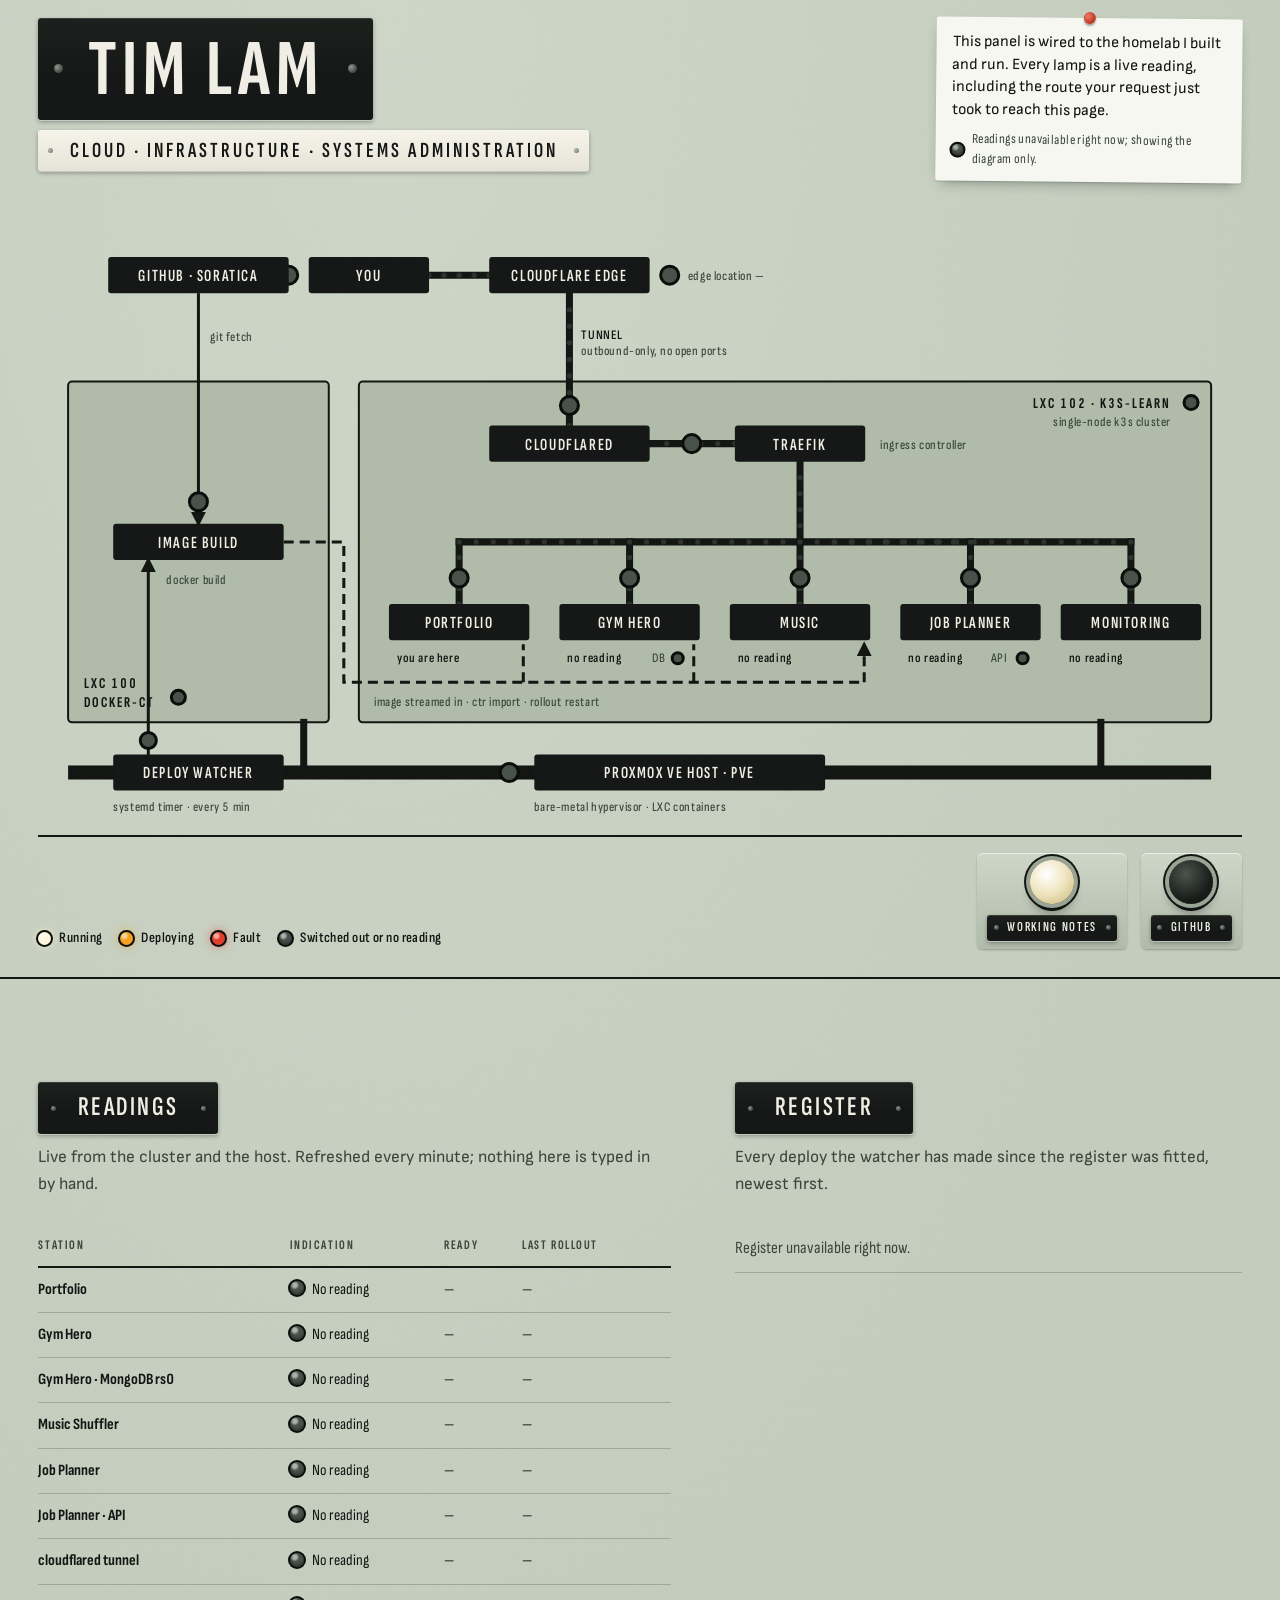
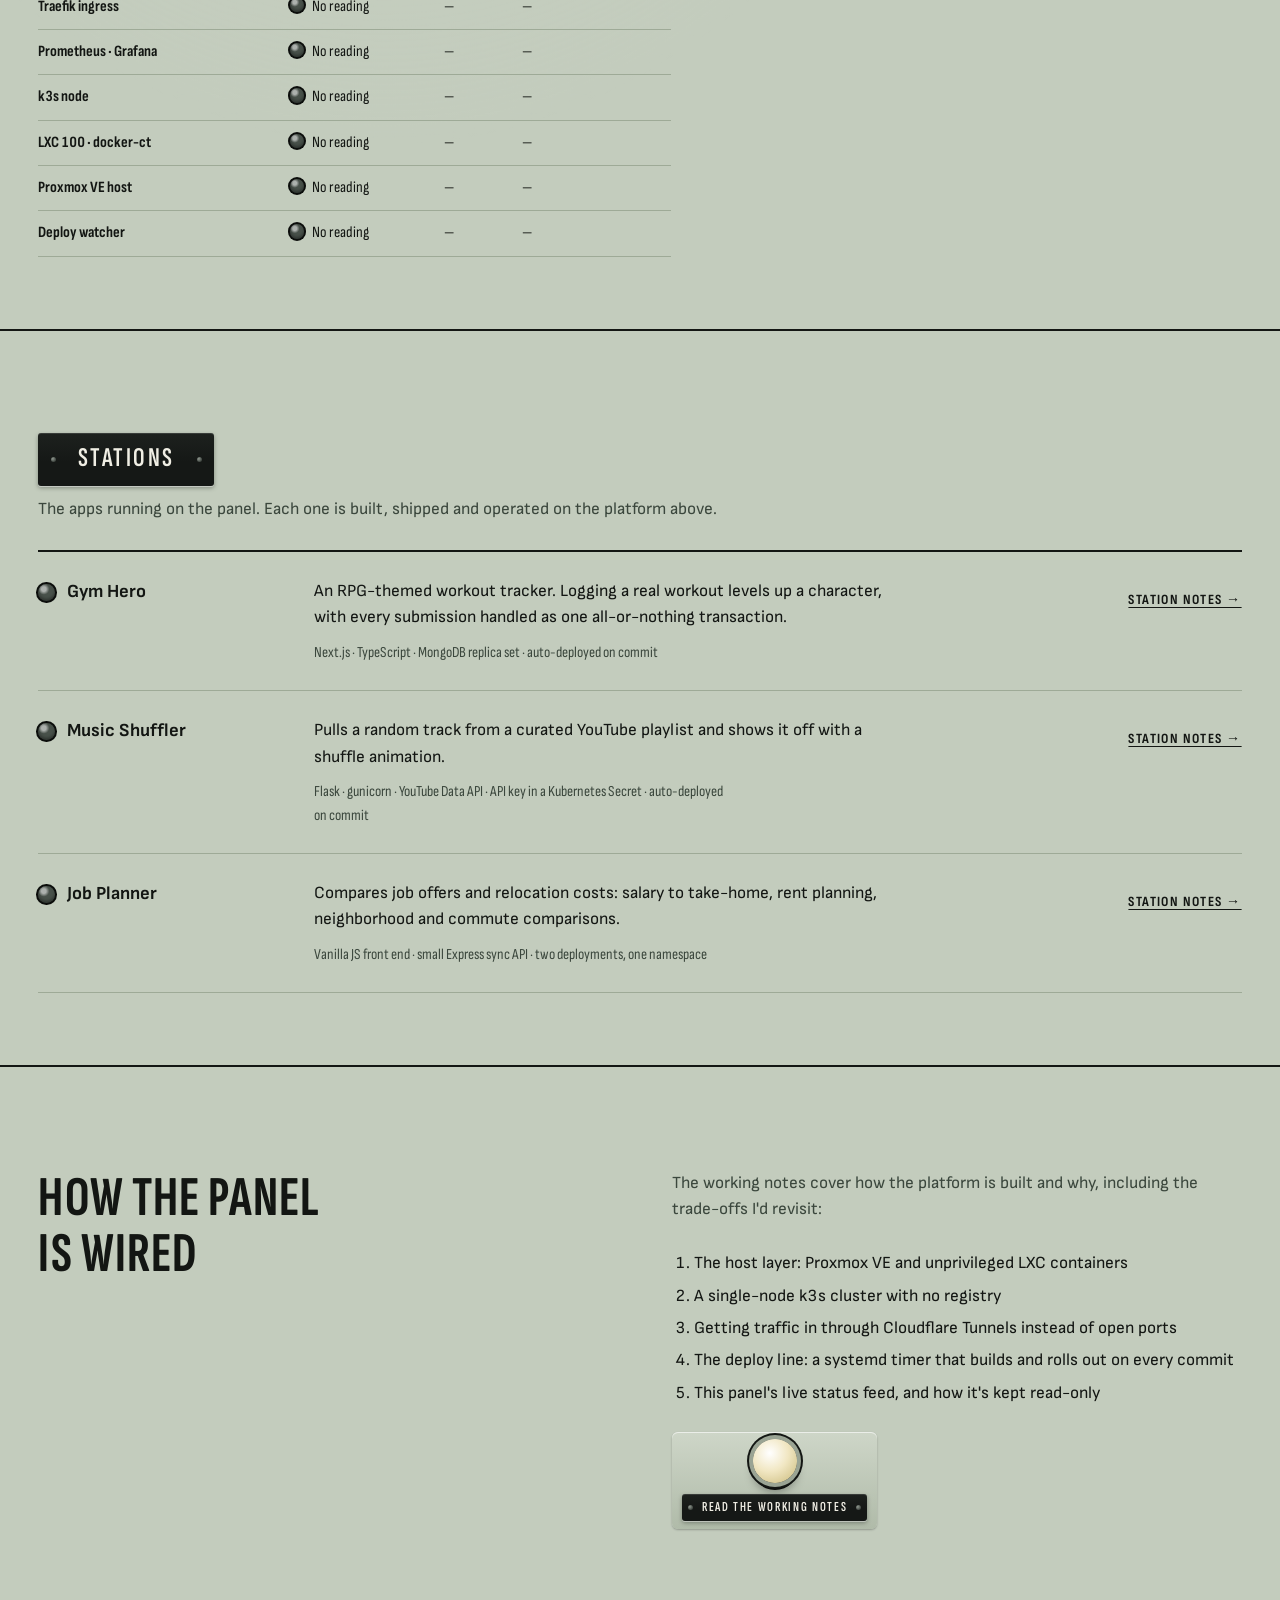
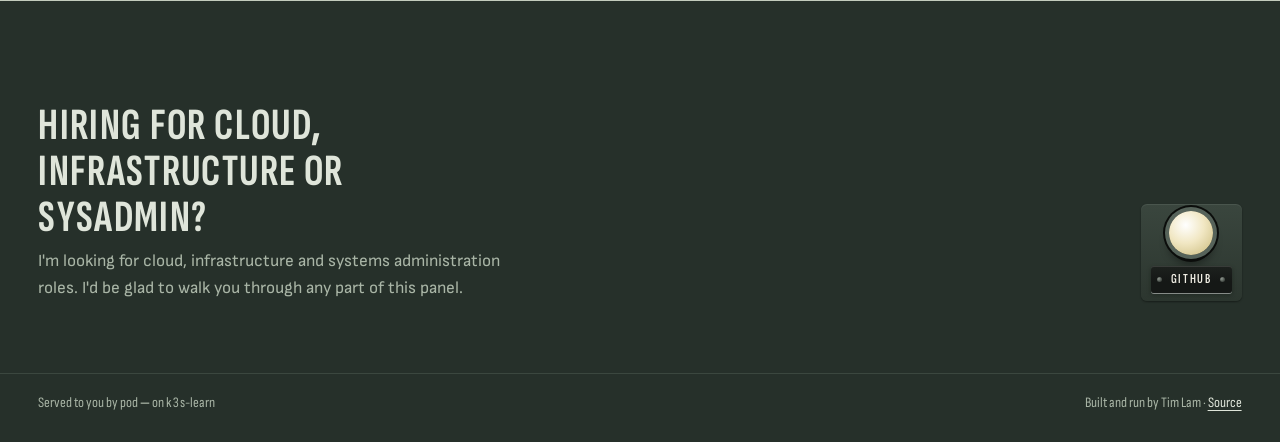
==== index.html @ c25d4903 "Redesign portfolio as a live signal-box mimic panel Rebuilds the site around the platform it runs on" ====
<!doctype html>
<html lang="en">
<head>
<meta charset="utf-8">
<meta name="viewport" content="width=device-width, initial-scale=1">
<title>Tim Lam — Cloud, Infrastructure &amp; Systems Administration</title>
<meta name="description" content="Tim Lam builds and runs his own platform: Proxmox, LXC, k3s, Cloudflare Tunnels and an automated deploy pipeline. This site is a live control panel for it.">
<meta property="og:title" content="Tim Lam — Cloud, Infrastructure & Systems Administration">
<meta property="og:description" content="A live control panel for the homelab platform I built and run: Proxmox, LXC, k3s, Cloudflare Tunnels, automated deploys.">
<meta property="og:type" content="website">
<meta property="og:url" content="https://portfolio.timbacloudpanel.org/">
<meta name="theme-color" content="#c3ccbd">
<link rel="icon" href="/assets/favicon.svg" type="image/svg+xml">
<link rel="preload" href="/assets/fonts/sofia-sans-extra-condensed.woff2" as="font" type="font/woff2" crossorigin>
<link rel="stylesheet" href="/assets/panel.css">
<script src="/assets/panel.js" defer></script>
</head>
<body data-page="home">
<a class="skip" href="#main">Skip to content</a>

<main id="main">
<section class="panel wrap" aria-labelledby="who">
  <div class="panel-head">
    <div>
      <h1 id="who" class="plate title-plate">Tim Lam</h1>
      <p class="plate role-plate">Cloud · Infrastructure · Systems Administration</p>
    </div>
    <div class="notice">
      <p>This panel is wired to the homelab I built and run. Every lamp is a live reading, including the route your request just took to reach this page.</p>
      <p class="feed" data-feed><span class="lamp" data-feed-lamp></span><span data-feed-text>Readings: connecting…</span></p>
    </div>
  </div>

  <div class="diagram">
    <svg viewBox="0 0 1200 604" role="group" aria-label="Panel diagram of the homelab platform">
      <defs>
        <filter id="glow-white" x="-100%" y="-100%" width="300%" height="300%"><feGaussianBlur stdDeviation="3.2" result="b"/><feFlood flood-color="#fff2c2" flood-opacity="0.9"/><feComposite in2="b" operator="in"/><feMerge><feMergeNode/><feMergeNode in="SourceGraphic"/></feMerge></filter>
        <filter id="glow-amber" x="-100%" y="-100%" width="300%" height="300%"><feGaussianBlur stdDeviation="3.2" result="b"/><feFlood flood-color="#f4a21f" flood-opacity="0.8"/><feComposite in2="b" operator="in"/><feMerge><feMergeNode/><feMergeNode in="SourceGraphic"/></feMerge></filter>
        <filter id="glow-red" x="-100%" y="-100%" width="300%" height="300%"><feGaussianBlur stdDeviation="3.2" result="b"/><feFlood flood-color="#e23d2b" flood-opacity="0.8"/><feComposite in2="b" operator="in"/><feMerge><feMergeNode/><feMergeNode in="SourceGraphic"/></feMerge></filter>
        <marker id="arrow" viewBox="0 0 10 10" refX="8" refY="5" markerWidth="5" markerHeight="5" orient="auto-start-reverse"><path d="M0 0 L10 5 L0 10 z" class="d-arrow"/></marker>
      </defs>

      <!-- containers -->
      <rect class="d-cubicle" x="30" y="170" width="260" height="340" rx="4"/>
      <rect class="d-cubicle" x="320" y="170" width="850" height="340" rx="4"/>
      <text class="d-cubicle-label" x="46" y="476">LXC 100</text>
      <text class="d-cubicle-label" x="46" y="495">DOCKER-CT</text>
      <g data-stn="docker-ct" data-state="nodata" aria-hidden="true"><circle class="d-lamp" cx="140" cy="485" r="7"/></g>
      <text class="d-cubicle-label" x="1130" y="196" text-anchor="end">LXC 102 · K3S-LEARN</text>
      <text class="d-label d-label--dim" x="1130" y="214" text-anchor="end">single-node k3s cluster</text>
      <g data-stn="k3s-learn" data-state="nodata" aria-hidden="true"><circle class="d-lamp" cx="1150" cy="191" r="7"/></g>

      <!-- host bus -->
      <rect class="d-bus" x="30" y="553" width="1140" height="14"/>
      <path class="d-track" d="M265 510 V553"/>
      <path class="d-track" d="M1060 510 V553"/>

      <!-- tracks: ingress -->
      <path class="d-track" d="M390 64 H450"/>
      <path class="d-track" d="M530 82 V214"/>
      <path class="d-track" d="M610 232 H695"/>
      <path class="d-track" d="M760 250 V330"/>
      <path class="d-track" d="M420 330 H1090"/>
      <path class="d-track" d="M420 330 V392 M590 330 V392 M760 330 V392 M930 330 V392 M1090 330 V392"/>
      <text class="d-label" x="542" y="128">TUNNEL</text>
      <text class="d-label d-label--dim" x="542" y="144">outbound-only, no open ports</text>

      <!-- tracks: deploy line -->
      <path class="d-feed" d="M160 82 V312" marker-end="url(#arrow)"/>
      <text class="d-label d-label--dim" x="172" y="130">git fetch</text>
      <path class="d-feed" d="M110 543 V348" marker-end="url(#arrow)"/>
      <path class="d-deploy" d="M245 330 H305 V470 H824"/>
      <path class="d-deploy" d="M484 470 V432 M654 470 V432 M824 470 V432" marker-end="url(#arrow)"/>
      <text class="d-label d-label--dim" x="335" y="494">image streamed in · ctr import · rollout restart</text>

      <!-- route lights (filled by script) -->
      <g id="route-lights" aria-hidden="true"></g>

      <!-- outside -->
      <g aria-hidden="true">
        <rect class="d-plate" x="270" y="46" width="120" height="36" rx="3"/>
        <text class="d-plate-text" x="330" y="65" text-anchor="middle" dominant-baseline="central">YOU</text>
      </g>
      <g data-stn="visitor" data-state="nodata" aria-hidden="true"><circle class="d-lamp" cx="250" cy="64" r="9"/></g>
      <g aria-hidden="true">
        <rect class="d-plate" x="450" y="46" width="160" height="36" rx="3"/>
        <text class="d-plate-text" x="530" y="65" text-anchor="middle" dominant-baseline="central">CLOUDFLARE EDGE</text>
      </g>
      <g data-stn="edge" data-state="nodata" aria-hidden="true"><circle class="d-lamp" cx="630" cy="64" r="9"/></g>
      <text class="d-label d-label--dim" x="648" y="69" data-edge-label>edge location —</text>
      <g aria-hidden="true">
        <rect class="d-plate" x="70" y="46" width="180" height="36" rx="3"/>
        <text class="d-plate-text" x="160" y="65" text-anchor="middle" dominant-baseline="central">GITHUB · SORATICA</text>
      </g>

      <!-- docker-ct -->
      <g data-stn="build" data-state="nodata" aria-hidden="true"><circle class="d-lamp" cx="160" cy="290" r="9"/></g>
      <g aria-hidden="true">
        <rect class="d-plate" x="75" y="312" width="170" height="36" rx="3"/>
        <text class="d-plate-text" x="160" y="331" text-anchor="middle" dominant-baseline="central">IMAGE BUILD</text>
      </g>
      <text class="d-label d-label--dim" x="128" y="372">docker build</text>

      <!-- k3s: ingress -->
      <g data-stn="cloudflared" data-state="nodata" aria-hidden="true"><circle class="d-lamp" cx="530" cy="194" r="9"/></g>
      <g aria-hidden="true">
        <rect class="d-plate" x="450" y="214" width="160" height="36" rx="3"/>
        <text class="d-plate-text" x="530" y="233" text-anchor="middle" dominant-baseline="central">CLOUDFLARED</text>
      </g>
      <g data-stn="traefik" data-state="nodata" aria-hidden="true"><circle class="d-lamp" cx="652" cy="232" r="9"/></g>
      <g aria-hidden="true">
        <rect class="d-plate" x="695" y="214" width="130" height="36" rx="3"/>
        <text class="d-plate-text" x="760" y="233" text-anchor="middle" dominant-baseline="central">TRAEFIK</text>
      </g>
      <text class="d-label d-label--dim" x="840" y="237">ingress controller</text>

      <!-- k3s: stations -->
      <g data-stn="portfolio" data-state="nodata" aria-hidden="true"><circle class="d-lamp" cx="420" cy="366" r="9"/></g>
      <a class="stn" href="#readings" data-stn-link="portfolio" data-x="420" aria-label="Portfolio station, this site: no reading yet">
        <rect class="d-plate" x="350" y="392" width="140" height="36" rx="3"/>
        <text class="d-plate-text" x="420" y="411" text-anchor="middle" dominant-baseline="central">PORTFOLIO</text>
      </a>
      <text class="d-label" x="358" y="450" data-reading="portfolio">you are here</text>

      <g data-stn="gymhero" data-state="nodata" aria-hidden="true"><circle class="d-lamp" cx="590" cy="366" r="9"/></g>
      <a class="stn" href="/projects/gymhero.html" data-stn-link="gymhero" data-x="590" aria-label="Gym Hero station: no reading yet">
        <rect class="d-plate" x="520" y="392" width="140" height="36" rx="3"/>
        <text class="d-plate-text" x="590" y="411" text-anchor="middle" dominant-baseline="central">GYM HERO</text>
      </a>
      <text class="d-label" x="528" y="450" data-reading="gymhero">—</text>
      <text class="d-label d-label--dim" x="612" y="450">DB</text>
      <g data-stn="gymhero-db" data-state="nodata" aria-hidden="true"><circle class="d-lamp" cx="638" cy="446" r="5.5"/></g>

      <g data-stn="music" data-state="nodata" aria-hidden="true"><circle class="d-lamp" cx="760" cy="366" r="9"/></g>
      <a class="stn" href="/projects/music.html" data-stn-link="music" data-x="760" aria-label="Music Shuffler station: no reading yet">
        <rect class="d-plate" x="690" y="392" width="140" height="36" rx="3"/>
        <text class="d-plate-text" x="760" y="411" text-anchor="middle" dominant-baseline="central">MUSIC</text>
      </a>
      <text class="d-label" x="698" y="450" data-reading="music">—</text>

      <g data-stn="job-planner" data-state="nodata" aria-hidden="true"><circle class="d-lamp" cx="930" cy="366" r="9"/></g>
      <a class="stn" href="/projects/job-planner.html" data-stn-link="job-planner" data-x="930" aria-label="Job Planner station: no reading yet">
        <rect class="d-plate" x="860" y="392" width="140" height="36" rx="3"/>
        <text class="d-plate-text" x="930" y="411" text-anchor="middle" dominant-baseline="central">JOB PLANNER</text>
      </a>
      <text class="d-label" x="868" y="450" data-reading="job-planner">—</text>
      <text class="d-label d-label--dim" x="950" y="450">API</text>
      <g data-stn="job-planner-api" data-state="nodata" aria-hidden="true"><circle class="d-lamp" cx="982" cy="446" r="5.5"/></g>

      <g data-stn="monitoring" data-state="nodata" aria-hidden="true"><circle class="d-lamp" cx="1090" cy="366" r="9"/></g>
      <a class="stn" href="/homelab.html#capacity" data-stn-link="monitoring" data-x="1090" aria-label="Monitoring station: no reading yet">
        <rect class="d-plate" x="1020" y="392" width="140" height="36" rx="3"/>
        <text class="d-plate-text" x="1090" y="411" text-anchor="middle" dominant-baseline="central">MONITORING</text>
      </a>
      <text class="d-label" x="1028" y="450" data-reading="monitoring">—</text>

      <!-- host layer -->
      <g data-stn="watcher" data-state="nodata" aria-hidden="true"><circle class="d-lamp" cx="110" cy="528" r="8"/></g>
      <a class="stn" href="/homelab.html#deploy-line" aria-label="Deploy watcher: read how the deploy line works">
        <rect class="d-plate" x="75" y="542" width="170" height="36" rx="3"/>
        <text class="d-plate-text" x="160" y="561" text-anchor="middle" dominant-baseline="central">DEPLOY WATCHER</text>
      </a>
      <text class="d-label d-label--dim" x="75" y="598">systemd timer · every 5 min</text>
      <g data-stn="host" data-state="nodata" aria-hidden="true"><circle class="d-lamp" cx="470" cy="560" r="9"/></g>
      <a class="stn" href="/homelab.html#host" aria-label="Proxmox VE host: read about the host layer">
        <rect class="d-plate" x="495" y="542" width="290" height="36" rx="3"/>
        <text class="d-plate-text" x="640" y="561" text-anchor="middle" dominant-baseline="central">PROXMOX VE HOST · PVE</text>
      </a>
      <text class="d-label d-label--dim" x="495" y="598">bare-metal hypervisor · LXC containers</text>
    </svg>
  </div>

  <ol class="line" aria-label="Platform, top to bottom">
    <li class="group" aria-hidden="true">Your route in</li>
    <li data-stn="visitor" data-state="nodata"><span class="lamp"></span><span class="plate plate--bare">Your browser</span></li>
    <li data-stn="edge" data-state="nodata"><span class="lamp"></span><span class="plate plate--bare">Cloudflare edge</span><span class="sub" data-edge-label>edge location —</span></li>
    <li data-stn="cloudflared" data-state="nodata"><span class="lamp"></span><span class="plate plate--bare">Tunnel · cloudflared</span><span class="sub">outbound-only, no open ports</span></li>
    <li data-stn="traefik" data-state="nodata"><span class="lamp"></span><span class="plate plate--bare">Traefik ingress</span></li>
    <li class="group" aria-hidden="true">Stations on k3s-learn</li>
    <li data-stn="portfolio" data-state="nodata"><span class="lamp"></span><a href="#readings"><span class="plate plate--bare">Portfolio</span></a><span class="sub" data-reading="portfolio">you are here</span></li>
    <li data-stn="gymhero" data-state="nodata"><span class="lamp"></span><a href="/projects/gymhero.html"><span class="plate plate--bare">Gym Hero</span></a><span class="sub" data-reading="gymhero">—</span></li>
    <li data-stn="music" data-state="nodata"><span class="lamp"></span><a href="/projects/music.html"><span class="plate plate--bare">Music Shuffler</span></a><span class="sub" data-reading="music">—</span></li>
    <li data-stn="job-planner" data-state="nodata"><span class="lamp"></span><a href="/projects/job-planner.html"><span class="plate plate--bare">Job Planner</span></a><span class="sub" data-reading="job-planner">—</span></li>
    <li data-stn="monitoring" data-state="nodata"><span class="lamp"></span><a href="/homelab.html#capacity"><span class="plate plate--bare">Monitoring</span></a><span class="sub" data-reading="monitoring">—</span></li>
    <li class="group" aria-hidden="true">Deploy line and host</li>
    <li data-stn="watcher" data-state="nodata"><span class="lamp"></span><a href="/homelab.html#deploy-line"><span class="plate plate--bare">Deploy watcher</span></a><span class="sub">GitHub → build → import → rollout</span></li>
    <li data-stn="docker-ct" data-state="nodata"><span class="lamp"></span><span class="plate plate--bare">LXC 100 · docker-ct</span><span class="sub">image builds</span></li>
    <li data-stn="k3s-learn" data-state="nodata"><span class="lamp"></span><span class="plate plate--bare">LXC 102 · k3s-learn</span><span class="sub">single-node k3s</span></li>
    <li data-stn="host" data-state="nodata"><span class="lamp"></span><a href="/homelab.html#host"><span class="plate plate--bare">Proxmox VE host</span></a></li>
  </ol>

  <div class="desk">
    <ul class="key" aria-label="Lamp key">
      <li><span class="lamp" data-state="running"></span>Running</li>
      <li><span class="lamp" data-state="deploying"></span>Deploying</li>
      <li><span class="lamp" data-state="down"></span>Fault</li>
      <li><span class="lamp off"></span>Switched out or no reading</li>
    </ul>
    <ul class="buttons" aria-label="Contact">
      <!-- Fill href and remove `hidden` once the asset/link exists. -->
      <li hidden><a class="push push--primary" href="/assets/tim-lam-resume.pdf" hidden><span class="cap"></span><span class="plate">Resume</span></a></li>
      <li hidden><a class="push" href="mailto:" hidden><span class="cap"></span><span class="plate">Email</span></a></li>
      <li hidden><a class="push" href="https://www.linkedin.com/in/" hidden><span class="cap"></span><span class="plate">LinkedIn</span></a></li>
      <li><a class="push push--primary" href="/homelab.html"><span class="cap"></span><span class="plate">Working notes</span></a></li>
      <li><a class="push" href="https://github.com/Soratica"><span class="cap"></span><span class="plate">GitHub</span></a></li>
    </ul>
  </div>
</section>

<section id="readings" class="band" aria-labelledby="readings-h">
  <div class="wrap two-up">
    <div>
      <h2 id="readings-h" class="plate section-plate">Readings</h2>
      <p class="section-sub">Live from the cluster and the host. Refreshed every minute; nothing here is typed in by hand.</p>
      <table class="readings">
        <caption class="sr-only">Current indication for every station on the panel</caption>
        <thead>
          <tr><th scope="col">Station</th><th scope="col">Indication</th><th scope="col">Ready</th><th scope="col" class="hide-sm">Last rollout</th></tr>
        </thead>
        <tbody data-readings-body>
          <tr data-stn="portfolio" data-state="nodata"><th scope="row">Portfolio</th><td class="ind"><span class="lamp"></span><span data-ind>No reading</span></td><td class="num" data-ready>—</td><td class="num hide-sm" data-rollout>—</td></tr>
          <tr data-stn="gymhero" data-state="nodata"><th scope="row">Gym Hero</th><td class="ind"><span class="lamp"></span><span data-ind>No reading</span></td><td class="num" data-ready>—</td><td class="num hide-sm" data-rollout>—</td></tr>
          <tr data-stn="gymhero-db" data-state="nodata"><th scope="row">Gym Hero · MongoDB rs0</th><td class="ind"><span class="lamp"></span><span data-ind>No reading</span></td><td class="num" data-ready>—</td><td class="num hide-sm" data-rollout>—</td></tr>
          <tr data-stn="music" data-state="nodata"><th scope="row">Music Shuffler</th><td class="ind"><span class="lamp"></span><span data-ind>No reading</span></td><td class="num" data-ready>—</td><td class="num hide-sm" data-rollout>—</td></tr>
          <tr data-stn="job-planner" data-state="nodata"><th scope="row">Job Planner</th><td class="ind"><span class="lamp"></span><span data-ind>No reading</span></td><td class="num" data-ready>—</td><td class="num hide-sm" data-rollout>—</td></tr>
          <tr data-stn="job-planner-api" data-state="nodata"><th scope="row">Job Planner · API</th><td class="ind"><span class="lamp"></span><span data-ind>No reading</span></td><td class="num" data-ready>—</td><td class="num hide-sm" data-rollout>—</td></tr>
          <tr data-stn="cloudflared" data-state="nodata"><th scope="row">cloudflared tunnel</th><td class="ind"><span class="lamp"></span><span data-ind>No reading</span></td><td class="num" data-ready>—</td><td class="num hide-sm" data-rollout>—</td></tr>
          <tr data-stn="traefik" data-state="nodata"><th scope="row">Traefik ingress</th><td class="ind"><span class="lamp"></span><span data-ind>No reading</span></td><td class="num" data-ready>—</td><td class="num hide-sm" data-rollout>—</td></tr>
          <tr data-stn="monitoring" data-state="nodata"><th scope="row">Prometheus · Grafana</th><td class="ind"><span class="lamp"></span><span data-ind>No reading</span></td><td class="num" data-ready>—</td><td class="num hide-sm" data-rollout>—</td></tr>
          <tr data-stn="k3s-learn" data-state="nodata"><th scope="row">k3s node</th><td class="ind"><span class="lamp"></span><span data-ind>No reading</span></td><td class="num" data-ready>—</td><td class="num hide-sm" data-rollout>—</td></tr>
          <tr data-stn="docker-ct" data-state="nodata"><th scope="row">LXC 100 · docker-ct</th><td class="ind"><span class="lamp"></span><span data-ind>No reading</span></td><td class="num" data-ready>—</td><td class="num hide-sm" data-rollout>—</td></tr>
          <tr data-stn="host" data-state="nodata"><th scope="row">Proxmox VE host</th><td class="ind"><span class="lamp"></span><span data-ind>No reading</span></td><td class="num" data-ready>—</td><td class="num hide-sm" data-rollout>—</td></tr>
          <tr data-stn="watcher" data-state="nodata"><th scope="row">Deploy watcher</th><td class="ind"><span class="lamp"></span><span data-ind>No reading</span></td><td class="num" data-ready>—</td><td class="num hide-sm" data-rollout>—</td></tr>
        </tbody>
      </table>
    </div>
    <div>
      <h2 class="plate section-plate">Register</h2>
      <p class="section-sub">Every deploy the watcher has made since the register was fitted, newest first.</p>
      <ol class="register" data-register>
        <li><span class="empty">Waiting for the register…</span></li>
      </ol>
    </div>
  </div>
</section>

<section class="band" aria-labelledby="stations-h">
  <div class="wrap">
    <h2 id="stations-h" class="plate section-plate">Stations</h2>
    <p class="section-sub">The apps running on the panel. Each one is built, shipped and operated on the platform above.</p>
    <ul class="schedule">
      <li data-stn="gymhero" data-state="nodata">
        <h3><span class="lamp"></span><a href="/projects/gymhero.html">Gym Hero</a></h3>
        <div>
          <p>An RPG-themed workout tracker. Logging a real workout levels up a character, with every submission handled as one all-or-nothing transaction.</p>
          <p class="facts">Next.js · TypeScript · MongoDB replica set · auto-deployed on commit</p>
        </div>
        <a class="go" href="/projects/gymhero.html">Station notes →</a>
      </li>
      <li data-stn="music" data-state="nodata">
        <h3><span class="lamp"></span><a href="/projects/music.html">Music Shuffler</a></h3>
        <div>
          <p>Pulls a random track from a curated YouTube playlist and shows it off with a shuffle animation.</p>
          <p class="facts">Flask · gunicorn · YouTube Data API · API key in a Kubernetes Secret · auto-deployed on commit</p>
        </div>
        <a class="go" href="/projects/music.html">Station notes →</a>
      </li>
      <li data-stn="job-planner" data-state="nodata">
        <h3><span class="lamp"></span><a href="/projects/job-planner.html">Job Planner</a></h3>
        <div>
          <p>Compares job offers and relocation costs: salary to take-home, rent planning, neighborhood and commute comparisons.</p>
          <p class="facts">Vanilla JS front end · small Express sync API · two deployments, one namespace</p>
        </div>
        <a class="go" href="/projects/job-planner.html">Station notes →</a>
      </li>
    </ul>
  </div>
</section>

<section class="band" aria-labelledby="notes-h">
  <div class="wrap notes-teaser">
    <h2 id="notes-h">How the panel is wired</h2>
    <div>
      <p class="section-sub">The working notes cover how the platform is built and why, including the trade-offs I'd revisit:</p>
      <ol>
        <li>The host layer: Proxmox VE and unprivileged LXC containers</li>
        <li>A single-node k3s cluster with no registry</li>
        <li>Getting traffic in through Cloudflare Tunnels instead of open ports</li>
        <li>The deploy line: a systemd timer that builds and rolls out on every commit</li>
        <li>This panel's live status feed, and how it's kept read-only</li>
      </ol>
      <a class="push push--primary" href="/homelab.html"><span class="cap"></span><span class="plate">Read the working notes</span></a>
    </div>
  </div>
</section>

<section class="band band--cabinet" aria-labelledby="close-h">
  <div class="wrap close">
    <div>
      <h2 id="close-h">Hiring for cloud, infrastructure or sysadmin?</h2>
      <p>I'm looking for cloud, infrastructure and systems administration roles. I'd be glad to walk you through any part of this panel.</p>
    </div>
    <ul class="buttons" aria-label="Contact">
      <li hidden><a class="push push--primary" href="/assets/tim-lam-resume.pdf" hidden><span class="cap"></span><span class="plate">Resume</span></a></li>
      <li hidden><a class="push" href="mailto:" hidden><span class="cap"></span><span class="plate">Email</span></a></li>
      <li hidden><a class="push" href="https://www.linkedin.com/in/" hidden><span class="cap"></span><span class="plate">LinkedIn</span></a></li>
      <li><a class="push push--primary" href="https://github.com/Soratica"><span class="cap"></span><span class="plate">GitHub</span></a></li>
    </ul>
  </div>
</section>
</main>

<footer class="foot">
  <div class="wrap">
    <span>Served to you by pod <strong data-pod>—</strong> on k3s-learn</span>
    <span>Built and run by Tim Lam · <a href="https://github.com/Soratica/portfolio-site">Source</a></span>
  </div>
</footer>
</body>
</html>
---- assets/panel.css ----
/* Signal-box mimic panel — portfolio.timbacloudpanel.org */

@font-face {
  font-family: "Sofia Sans";
  src: url("/assets/fonts/sofia-sans.woff2") format("woff2");
  font-weight: 300 800;
  font-display: swap;
}
@font-face {
  font-family: "Sofia Sans Condensed";
  src: url("/assets/fonts/sofia-sans-condensed.woff2") format("woff2");
  font-weight: 400 700;
  font-display: swap;
}
@font-face {
  font-family: "Sofia Sans Extra Condensed";
  src: url("/assets/fonts/sofia-sans-extra-condensed.woff2") format("woff2");
  font-weight: 400 800;
  font-display: swap;
}

:root {
  color-scheme: light;

  /* stove enamel */
  --enamel: #c3ccbd;
  --enamel-hi: #ced6c8;
  --enamel-deep: #b0bba9;
  --enamel-shade: #9eaa97;
  --cabinet: #26302a;
  --cabinet-ink: #dfe5da;
  --cabinet-dim: #a9b5a6;

  /* paint + engraving */
  --ink: #131613;
  --ink-dim: #3b473d;
  --plate: #151816;
  --engrave: #f0eee4;
  --engrave-dim: #b9c0b3;
  --notice: #f7f7f1;

  /* lamp lenses */
  --lamp-white: #fff8de;
  --lamp-amber: #f4a21f;
  --lamp-red: #e23d2b;
  --lamp-off: #48514a;
  --lamp-rim: #0b0d0b;

  --focus: #f4a21f;

  --f-plate: "Sofia Sans Extra Condensed", "Arial Narrow", sans-serif;
  --f-label: "Sofia Sans Condensed", "Arial Narrow", sans-serif;
  --f-body: "Sofia Sans", system-ui, sans-serif;

  --gutter: clamp(16px, 3vw, 40px);
  --measure: 68ch;
}

*, *::before, *::after { box-sizing: border-box; }

html {
  background: var(--enamel);
  color: var(--ink);
  -webkit-text-size-adjust: 100%;
  scrollbar-color: var(--ink-dim) var(--enamel-deep);
}

body {
  margin: 0;
  font-family: var(--f-body);
  font-size: 1.0625rem;
  line-height: 1.55;
  font-feature-settings: "tnum" 1;
  background:
    radial-gradient(120% 80% at 30% 0%, var(--enamel-hi) 0%, transparent 60%),
    var(--enamel);
  min-height: 100vh;
}

::selection { background: var(--plate); color: var(--lamp-white); }

a { color: inherit; text-underline-offset: 0.2em; text-decoration-thickness: 1px; }
a:hover { text-decoration-thickness: 2px; }

:focus-visible {
  outline: 3px solid var(--focus);
  outline-offset: 3px;
  border-radius: 3px;
}

.skip {
  position: absolute;
  left: var(--gutter);
  top: -100px;
  z-index: 10;
  background: var(--plate);
  color: var(--engrave);
  padding: 10px 14px;
  font-family: var(--f-label);
  font-weight: 600;
  text-decoration: none;
}
.skip:focus { top: 12px; }

.sr-only {
  position: absolute; width: 1px; height: 1px; padding: 0; margin: -1px;
  overflow: hidden; clip: rect(0 0 0 0); white-space: nowrap; border: 0;
}

/* ---------- engraved plates ---------- */

.plate {
  --pad-x: 0.9em;
  position: relative;
  display: inline-block;
  background: linear-gradient(180deg, #1d211e 0%, var(--plate) 55%);
  color: var(--engrave);
  font-family: var(--f-plate);
  font-weight: 600;
  text-transform: uppercase;
  letter-spacing: 0.09em;
  line-height: 1.1;
  padding: 0.42em calc(var(--pad-x) + 0.55em);
  border-radius: 3px;
  box-shadow:
    inset 0 1px 0 rgba(255, 255, 255, 0.12),
    0 1px 0 rgba(255, 255, 255, 0.45),
    0 2px 4px rgba(10, 14, 10, 0.35);
}
/* plate fixing screws */
.plate::before, .plate::after {
  content: "";
  position: absolute;
  top: 50%;
  width: 5px; height: 5px;
  margin-top: -2.5px;
  border-radius: 50%;
  background: radial-gradient(circle at 35% 35%, #8f978f 0%, #4b524c 60%, #2a2e2b 100%);
}
.plate::before { left: 0.45em; }
.plate::after { right: 0.45em; }
.plate--bare::before, .plate--bare::after { display: none; }
.plate--bare { padding-inline: var(--pad-x); }

/* ---------- lamps ---------- */

.lamp {
  --lens: var(--lamp-off);
  display: inline-block;
  flex: none;
  width: 0.9em; height: 0.9em;
  border-radius: 50%;
  vertical-align: -0.08em;
  background: radial-gradient(circle at 34% 30%, rgba(255, 255, 255, 0.55) 0 14%, transparent 34%), var(--lens);
  box-shadow: 0 0 0 2px var(--lamp-rim), inset 0 -2px 3px rgba(0, 0, 0, 0.35);
  transition: background-color 0.4s ease, box-shadow 0.4s ease;
}
[data-state="running"] .lamp, .lamp[data-state="running"] {
  --lens: var(--lamp-white);
  box-shadow: 0 0 0 2px var(--lamp-rim), 0 0 10px 1px rgba(255, 244, 200, 0.85);
}
[data-state="deploying"] .lamp, .lamp[data-state="deploying"] {
  --lens: var(--lamp-amber);
  box-shadow: 0 0 0 2px var(--lamp-rim), 0 0 10px 1px rgba(244, 162, 31, 0.7);
  animation: flash 1.1s steps(1, end) infinite;
}
[data-state="down"] .lamp, .lamp[data-state="down"] {
  --lens: var(--lamp-red);
  box-shadow: 0 0 0 2px var(--lamp-rim), 0 0 10px 1px rgba(226, 61, 43, 0.7);
}
@keyframes flash { 50% { --lens: #6b4a16; box-shadow: 0 0 0 2px var(--lamp-rim); } }

/* ---------- layout chrome ---------- */

.wrap {
  width: 100%;
  max-width: 1280px;
  margin-inline: auto;
  padding-inline: var(--gutter);
}

.topbar {
  display: flex;
  align-items: center;
  justify-content: space-between;
  gap: 16px;
  padding-block: 18px 0;
  font-family: var(--f-label);
  font-weight: 600;
  letter-spacing: 0.04em;
}
.topbar nav { display: flex; gap: 4px; flex-wrap: wrap; }
.topbar nav a {
  text-decoration: none;
  text-transform: uppercase;
  font-size: 0.9rem;
  letter-spacing: 0.08em;
  padding: 10px 12px;
  border-radius: 3px;
  min-height: 44px;
  display: inline-flex;
  align-items: center;
}
.topbar nav a:hover { background: var(--enamel-deep); }
.topbar nav a[aria-current="page"] { box-shadow: inset 0 -3px 0 var(--ink); }
.home-link { text-decoration: none; display: inline-flex; align-items: center; gap: 10px; min-height: 44px; }
.home-link .plate { font-size: 0.95rem; }

/* ---------- the panel (homepage) ---------- */

.panel {
  padding-block: 18px 28px;
  min-height: min(100svh, 980px);
  display: grid;
  grid-template-rows: auto 1fr auto;
  gap: 18px;
}

.panel-head {
  display: grid;
  grid-template-columns: minmax(0, 1fr) auto;
  gap: 20px 40px;
  align-items: start;
}

.title-plate {
  margin: 0;
  font-size: clamp(2.6rem, 6.2vw, 5.4rem);
  font-weight: 700;
  letter-spacing: 0.07em;
  padding: 0.16em 0.62em 0.12em;
  line-height: 1;
}
.title-plate::before, .title-plate::after { width: 9px; height: 9px; margin-top: -4.5px; }
.title-plate::before { left: 0.2em; }
.title-plate::after { right: 0.2em; }

.role-plate {
  display: block;
  width: fit-content;
  margin-top: 10px;
  font-size: clamp(1rem, 1.7vw, 1.35rem);
  font-weight: 600;
  letter-spacing: 0.14em;
  background: linear-gradient(180deg, #f6f4ea 0%, #e6e3d6 100%);
  color: var(--plate);
}
.role-plate::before, .role-plate::after { background: radial-gradient(circle at 35% 35%, #b7bdb5 0%, #7d847d 70%); }

.notice {
  max-width: 34ch;
  background: var(--notice);
  color: var(--ink);
  padding: 14px 16px 12px;
  font-size: 0.98rem;
  line-height: 1.45;
  border-radius: 2px;
  box-shadow: 0 1px 1px rgba(0, 0, 0, 0.12), 0 6px 14px -6px rgba(20, 30, 20, 0.45);
  transform: rotate(0.6deg);
  position: relative;
}
.notice::before {
  /* drawing pin */
  content: "";
  position: absolute;
  top: -6px; left: 50%;
  width: 12px; height: 12px;
  margin-left: -6px;
  border-radius: 50%;
  background: radial-gradient(circle at 35% 35%, #f07a63 0%, #b8321f 70%);
  box-shadow: 0 2px 2px rgba(0, 0, 0, 0.35);
}
.notice p { margin: 0 0 8px; }
.notice .feed {
  margin: 0;
  font-family: var(--f-label);
  font-size: 0.85rem;
  letter-spacing: 0.03em;
  color: var(--ink-dim);
  display: flex;
  gap: 8px;
  align-items: center;
}

.diagram { position: relative; }
.diagram svg { display: block; width: 100%; height: auto; overflow: visible; }

/* svg paint */
.d-cubicle { fill: var(--enamel-deep); stroke: var(--ink); stroke-width: 2; }
.d-track { fill: none; stroke: var(--ink); stroke-width: 7; stroke-linecap: square; stroke-linejoin: miter; }
.d-deploy { fill: none; stroke: var(--ink); stroke-width: 3; stroke-dasharray: 10 6; }
.d-feed { fill: none; stroke: var(--ink); stroke-width: 3; }
.d-bus { fill: var(--ink); }
.d-plate { fill: var(--plate); }
.d-plate-text {
  fill: var(--engrave);
  font-family: var(--f-plate);
  font-weight: 600;
  font-size: 17px;
  letter-spacing: 1.6px;
  text-transform: uppercase;
}
.d-label {
  fill: var(--ink);
  font-family: var(--f-label);
  font-weight: 600;
  font-size: 13px;
  letter-spacing: 0.6px;
}
.d-label--dim { fill: var(--ink-dim); font-weight: 500; }
.d-cubicle-label {
  fill: var(--ink);
  font-family: var(--f-plate);
  font-weight: 700;
  font-size: 15px;
  letter-spacing: 2px;
}
.d-arrow { fill: var(--ink); }

.d-lamp { fill: var(--lamp-off); stroke: var(--lamp-rim); stroke-width: 3; transition: fill 0.4s ease; }
[data-state="running"] > .d-lamp { fill: var(--lamp-white); filter: url(#glow-white); }
[data-state="deploying"] > .d-lamp { fill: var(--lamp-amber); filter: url(#glow-amber); animation: svgflash 1.1s steps(1, end) infinite; }
[data-state="down"] > .d-lamp { fill: var(--lamp-red); filter: url(#glow-red); }
@keyframes svgflash { 50% { fill: #6b4a16; filter: none; } }

.d-rl { fill: #2d342f; transition: fill 0.25s ease; }
.d-rl.on { fill: var(--lamp-white); filter: url(#glow-white); }
.d-rl.trace { fill: var(--lamp-amber); }

a.stn { cursor: pointer; }
a.stn .d-plate { transition: fill 0.2s ease; }
a.stn:hover .d-plate, a.stn:focus-visible .d-plate { fill: #2c332e; }
a.stn:focus { outline: none; }
a.stn:focus-visible .d-plate { stroke: var(--focus); stroke-width: 3; }

/* tall line for narrow screens */
.line { display: none; }

.desk {
  display: flex;
  flex-wrap: wrap;
  align-items: end;
  justify-content: space-between;
  gap: 18px 32px;
  padding-top: 16px;
  border-top: 2px solid var(--ink);
}

.key {
  display: flex;
  flex-wrap: wrap;
  gap: 8px 18px;
  margin: 0;
  padding: 0;
  list-style: none;
  font-family: var(--f-label);
  font-weight: 600;
  font-size: 0.9rem;
  letter-spacing: 0.03em;
}
.key li { display: inline-flex; align-items: center; gap: 8px; }
.key .lamp.off { --lens: var(--lamp-off); }

/* ---------- push buttons ---------- */

.buttons {
  display: flex;
  flex-wrap: wrap;
  gap: 14px;
  margin: 0;
  padding: 0;
  list-style: none;
}

.push {
  display: inline-flex;
  flex-direction: column;
  align-items: center;
  gap: 8px;
  min-width: 96px;
  padding: 10px 10px 8px;
  text-decoration: none;
  border-radius: 6px;
  background: linear-gradient(180deg, var(--enamel-hi), var(--enamel-deep));
  box-shadow: inset 0 1px 0 rgba(255, 255, 255, 0.6), 0 1px 2px rgba(0, 0, 0, 0.25);
}
.push .cap {
  width: 44px; height: 44px;
  border-radius: 50%;
  background: radial-gradient(circle at 38% 32%, #4b544d 0%, #1a1e1b 62%, #0b0d0b 100%);
  box-shadow:
    0 0 0 4px #9aa494,
    0 0 0 6px var(--ink),
    0 5px 0 2px #0b0d0b,
    0 9px 10px rgba(0, 0, 0, 0.35);
  transform: translateY(-3px);
  transition: transform 0.08s ease, box-shadow 0.08s ease, background 0.2s ease;
}
.push--primary .cap {
  background: radial-gradient(circle at 38% 32%, #fff 0%, #f1e7c3 45%, #c9b979 100%);
}
.push .plate { font-size: 0.86rem; letter-spacing: 0.12em; }
.push:hover .cap { background: radial-gradient(circle at 38% 32%, #fffef2 0%, var(--lamp-white) 50%, #d8c98d 100%); box-shadow: 0 0 0 4px #9aa494, 0 0 0 6px var(--ink), 0 5px 0 2px #0b0d0b, 0 0 18px 4px rgba(255, 244, 200, 0.75); }
.push:active .cap { transform: translateY(1px); box-shadow: 0 0 0 4px #9aa494, 0 0 0 6px var(--ink), 0 1px 0 1px #0b0d0b; }
.push:focus-visible { outline-offset: 4px; }
.push[hidden] { display: none; }

/* ---------- sections below the panel ---------- */

.band {
  padding-block: clamp(56px, 8vw, 104px) clamp(40px, 6vw, 72px);
  border-top: 2px solid var(--ink);
}
.band--cabinet {
  background: var(--cabinet);
  color: var(--cabinet-ink);
  border-top: 0;
}
.band--cabinet a { color: var(--cabinet-ink); }

.section-plate {
  font-size: clamp(1.25rem, 2.2vw, 1.7rem);
  margin: 0 0 10px;
}
.section-sub {
  margin: 0 0 28px;
  max-width: var(--measure);
  color: var(--ink-dim);
}
.band--cabinet .section-sub { color: var(--cabinet-dim); }

.two-up {
  display: grid;
  grid-template-columns: minmax(0, 1.25fr) minmax(0, 1fr);
  gap: clamp(32px, 5vw, 72px);
  align-items: start;
}

/* readings (train describer) */
.readings {
  width: 100%;
  border-collapse: collapse;
  font-family: var(--f-label);
  font-size: 0.98rem;
}
.readings caption { text-align: left; }
.readings th, .readings td {
  text-align: left;
  padding: 10px 12px 10px 0;
  border-bottom: 1px solid var(--enamel-shade);
  vertical-align: middle;
}
.readings thead th {
  font-family: var(--f-plate);
  font-weight: 700;
  text-transform: uppercase;
  letter-spacing: 0.12em;
  font-size: 0.82rem;
  color: var(--ink-dim);
  border-bottom: 2px solid var(--ink);
}
.readings td.ind { white-space: nowrap; }
.readings .ind span.lamp { margin-right: 8px; }
.readings tbody th { font-weight: 700; }
.readings .num { font-variant-numeric: tabular-nums; }

/* register (deploy log) */
.register {
  margin: 0;
  padding: 0;
  list-style: none;
  font-family: var(--f-label);
}
.register li {
  display: grid;
  grid-template-columns: 7.5em minmax(0, 1fr);
  gap: 2px 16px;
  padding: 10px 0;
  border-bottom: 1px solid var(--enamel-shade);
}
.register time { font-weight: 700; font-variant-numeric: tabular-nums; }
.register .what { min-width: 0; }
.register code { font-family: var(--f-label); font-weight: 700; letter-spacing: 0.04em; }
.register .subject { color: var(--ink-dim); display: block; overflow-wrap: anywhere; }
.register .empty { display: block; color: var(--ink-dim); grid-column: 1 / -1; }

/* station schedule (apps) */
.schedule { margin: 0; padding: 0; list-style: none; }
.schedule > li {
  display: grid;
  grid-template-columns: 15rem minmax(0, 1fr) auto;
  gap: 12px 36px;
  align-items: start;
  padding: 26px 0;
  border-bottom: 1px solid var(--enamel-shade);
}
.schedule > li:first-child { border-top: 2px solid var(--ink); }
.schedule h3 { margin: 0; font-size: 1.15rem; display: flex; align-items: center; gap: 12px; }
.schedule h3 a { text-decoration: none; }
.schedule p { margin: 0 0 10px; max-width: 60ch; }
.schedule .facts { color: var(--ink-dim); font-family: var(--f-label); font-size: 0.95rem; margin: 0; }
.go {
  font-family: var(--f-label);
  font-weight: 700;
  text-transform: uppercase;
  letter-spacing: 0.1em;
  font-size: 0.88rem;
  white-space: nowrap;
  display: inline-flex;
  align-items: center;
  min-height: 44px;
}

.notes-teaser { display: grid; grid-template-columns: minmax(0, 1fr) minmax(0, 1fr); gap: clamp(32px, 5vw, 72px); align-items: start; }
.notes-teaser h2 { font-family: var(--f-plate); font-weight: 700; font-size: clamp(2rem, 4.4vw, 3.6rem); line-height: 1; letter-spacing: 0.02em; text-transform: uppercase; margin: 0; max-width: 14ch; }
.notes-teaser ol { margin: 0 0 26px; padding-left: 1.3em; }
.notes-teaser li { margin-bottom: 6px; }

.close {
  display: flex;
  flex-wrap: wrap;
  align-items: end;
  justify-content: space-between;
  gap: 28px;
}
.close h2 { font-family: var(--f-plate); font-weight: 700; font-size: clamp(1.8rem, 3.6vw, 2.8rem); line-height: 1.02; text-transform: uppercase; letter-spacing: 0.03em; margin: 0 0 8px; max-width: 18ch; }
.close p { margin: 0; color: var(--cabinet-dim); max-width: 50ch; }
.band--cabinet .push { background: linear-gradient(180deg, #3a463e, #2c362f); box-shadow: inset 0 1px 0 rgba(255, 255, 255, 0.08), 0 1px 2px rgba(0, 0, 0, 0.4); }
.band--cabinet .push .cap { box-shadow: 0 0 0 4px #56635a, 0 0 0 6px #0b0d0b, 0 5px 0 2px #0b0d0b, 0 9px 10px rgba(0, 0, 0, 0.45); }
.band--cabinet .push:hover .cap { box-shadow: 0 0 0 4px #56635a, 0 0 0 6px #0b0d0b, 0 5px 0 2px #0b0d0b, 0 0 18px 4px rgba(255, 244, 200, 0.6); }
.band--cabinet .push:active .cap { box-shadow: 0 0 0 4px #56635a, 0 0 0 6px #0b0d0b, 0 1px 0 1px #0b0d0b; }

.foot {
  background: var(--cabinet);
  color: var(--cabinet-dim);
  font-family: var(--f-label);
  font-size: 0.9rem;
  padding-block: 18px 28px;
  border-top: 1px solid #3b473f;
}
.foot .wrap { display: flex; flex-wrap: wrap; justify-content: space-between; gap: 8px 24px; }
.foot a { color: var(--cabinet-ink); }

/* ---------- reading pages (working notes, stations) ---------- */

.page-head { padding-block: clamp(40px, 7vw, 88px) clamp(28px, 4vw, 48px); }
.page-head h1 {
  font-family: var(--f-plate);
  font-weight: 700;
  font-size: clamp(2.6rem, 7vw, 5.6rem);
  line-height: 0.95;
  letter-spacing: 0.01em;
  text-transform: uppercase;
  margin: 0 0 20px;
  max-width: 16ch;
  text-wrap: balance;
}
.page-head .lede { font-size: clamp(1.15rem, 1.6vw, 1.35rem); max-width: 54ch; margin: 0 0 26px; text-wrap: pretty; }
.status-line {
  display: inline-flex;
  align-items: center;
  gap: 10px;
  font-family: var(--f-label);
  font-weight: 600;
  margin: 0 0 22px;
}

.prose { max-width: var(--measure); }
.prose h2 {
  font-family: var(--f-plate);
  font-weight: 700;
  font-size: clamp(1.6rem, 3vw, 2.2rem);
  line-height: 1.05;
  text-transform: uppercase;
  letter-spacing: 0.02em;
  margin: 2.4em 0 0.5em;
}
.prose h2:first-child { margin-top: 0; }
.prose h3 { font-family: var(--f-label); font-size: 1.15rem; margin: 1.8em 0 0.4em; }
.prose p, .prose ul, .prose ol { margin: 0 0 1em; }
.prose li { margin-bottom: 0.4em; }
.prose code {
  font-family: ui-monospace, "SFMono-Regular", Menlo, Consolas, monospace;
  font-size: 0.88em;
  background: var(--enamel-deep);
  padding: 0.08em 0.35em;
  border-radius: 3px;
}
.prose strong { font-weight: 700; }

.notes-layout {
  display: grid;
  grid-template-columns: 14rem minmax(0, 1fr);
  gap: clamp(28px, 5vw, 80px);
  align-items: start;
  padding-bottom: clamp(56px, 8vw, 104px);
}
.toc {
  position: sticky;
  top: 20px;
  font-family: var(--f-label);
  font-size: 0.95rem;
}
.toc ol { list-style: none; margin: 12px 0 0; padding: 0; border-left: 3px solid var(--ink); }
.toc a { display: block; padding: 6px 0 6px 14px; text-decoration: none; }
.toc a:hover { text-decoration: underline; }

.tradeoff {
  border-top: 2px solid var(--ink);
  padding-top: 14px;
  margin: 1.4em 0;
}
.tradeoff dt { font-family: var(--f-label); font-weight: 700; }
.tradeoff dd { margin: 0 0 14px; }

/* deploy path strip (station pages) */
.path {
  display: grid;
  grid-auto-flow: column;
  grid-auto-columns: minmax(0, 1fr);
  margin: 0 0 8px;
  padding: 0;
  list-style: none;
  position: relative;
  counter-reset: none;
}
.path::before {
  content: "";
  position: absolute;
  left: 0; right: 0;
  top: 10px;
  height: 7px;
  background: var(--ink);
}
.path li {
  position: relative;
  padding: 30px 12px 0 0;
  font-family: var(--f-label);
  font-size: 0.95rem;
  line-height: 1.3;
}
.path li::before {
  content: "";
  position: absolute;
  top: 3px; left: 0;
  width: 21px; height: 21px;
  border-radius: 50%;
  background: var(--lamp-off);
  box-shadow: 0 0 0 3px var(--lamp-rim);
}
.path li.manual::before { background: var(--enamel); }
.path b { display: block; font-family: var(--f-plate); font-size: 1.05rem; letter-spacing: 0.08em; text-transform: uppercase; }
.path-note { font-family: var(--f-label); color: var(--ink-dim); margin: 6px 0 0; }

.facts-grid {
  display: grid;
  grid-template-columns: repeat(auto-fit, minmax(min(100%, 15rem), 1fr));
  gap: 0 32px;
  margin: 0;
  font-family: var(--f-label);
}
.facts-grid div { border-top: 1px solid var(--enamel-shade); padding: 12px 0; }
.facts-grid dt { font-family: var(--f-plate); font-weight: 700; text-transform: uppercase; letter-spacing: 0.12em; font-size: 0.82rem; color: var(--ink-dim); }
.facts-grid dd { margin: 2px 0 0; font-weight: 600; }

.station-body {
  display: grid;
  grid-template-columns: minmax(0, 1fr) 20rem;
  gap: clamp(32px, 5vw, 80px);
  padding-bottom: clamp(56px, 8vw, 104px);
  align-items: start;
}
.station-side { position: sticky; top: 20px; display: grid; gap: 22px; }
.station-side .readings-mini { font-family: var(--f-label); margin: 0; }
.station-side .readings-mini div { display: flex; justify-content: space-between; gap: 12px; border-bottom: 1px solid var(--enamel-shade); padding: 8px 0; }
.station-side .readings-mini dt { color: var(--ink-dim); }
.station-side .readings-mini dd { margin: 0; font-weight: 700; text-align: right; }

/* errata (404) */
.errata { min-height: 70vh; display: grid; align-content: center; gap: 22px; padding-block: 60px; }
.errata .big-lamp { width: 64px; height: 64px; }

/* ---------- responsive ---------- */

@media (max-width: 1100px) {
  .schedule > li { grid-template-columns: minmax(0, 1fr) auto; }
  .schedule > li > :nth-child(2) { grid-column: 1 / -1; grid-row: 2; }
}

@media (max-width: 900px) {
  .panel { min-height: 0; }
  .panel-head { grid-template-columns: minmax(0, 1fr); }
  .notice { transform: none; max-width: none; }
  .two-up, .notes-teaser, .notes-layout, .station-body { grid-template-columns: minmax(0, 1fr); }
  .toc, .station-side { position: static; }
  .toc ol { display: flex; flex-wrap: wrap; border-left: 0; gap: 0 4px; }
  .toc a { padding: 8px 10px 8px 0; min-height: 44px; display: inline-flex; align-items: center; }
  .path { grid-auto-flow: row; grid-auto-columns: auto; }
  .path::before { top: 0; bottom: 0; left: 7px; right: auto; width: 7px; height: auto; }
  .path li { padding: 0 0 20px 40px; }
  .path li::before { top: 0; }
}

@media (max-width: 720px) {
  .diagram { display: none; }
  .line {
    display: block;
    position: relative;
    margin: 0;
    padding: 0;
    list-style: none;
  }
  .line::before {
    content: "";
    position: absolute;
    left: 15px; top: 14px; bottom: 14px;
    width: 7px;
    background: var(--ink);
  }
  .line li {
    position: relative;
    display: grid;
    grid-template-columns: 38px minmax(0, 1fr);
    align-items: center;
    gap: 2px 12px;
    padding: 7px 0;
  }
  .line li > .lamp { grid-row: 1 / span 2; justify-self: center; font-size: 1.35rem; position: relative; z-index: 1; }
  .line .plate { font-size: 0.98rem; width: fit-content; }
  .line a { text-decoration: none; min-height: 44px; display: inline-flex; align-items: center; }
  .line .sub { grid-column: 2; font-family: var(--f-label); font-size: 0.9rem; color: var(--ink-dim); }
  .line .group {
    display: block;
    margin: 14px 0 4px 38px;
    font-family: var(--f-plate);
    font-weight: 700;
    letter-spacing: 0.12em;
    text-transform: uppercase;
    font-size: 0.85rem;
    color: var(--ink-dim);
  }
  .desk { flex-direction: column; align-items: stretch; }
  .buttons { justify-content: space-between; }
  .push { min-width: 0; flex: 1 1 0; }
  .schedule > li { grid-template-columns: minmax(0, 1fr); }
  .register li { grid-template-columns: minmax(0, 1fr); }
  .readings th, .readings td { padding-right: 8px; }
  .readings .hide-sm { display: none; }
}

@media (prefers-reduced-motion: reduce) {
  *, *::before, *::after { animation: none !important; transition: none !important; }
}

@media print {
  .desk, .buttons, .topbar nav, .skip { display: none; }
  body { background: #fff; }
}
.errata .page-head { padding: 0; }
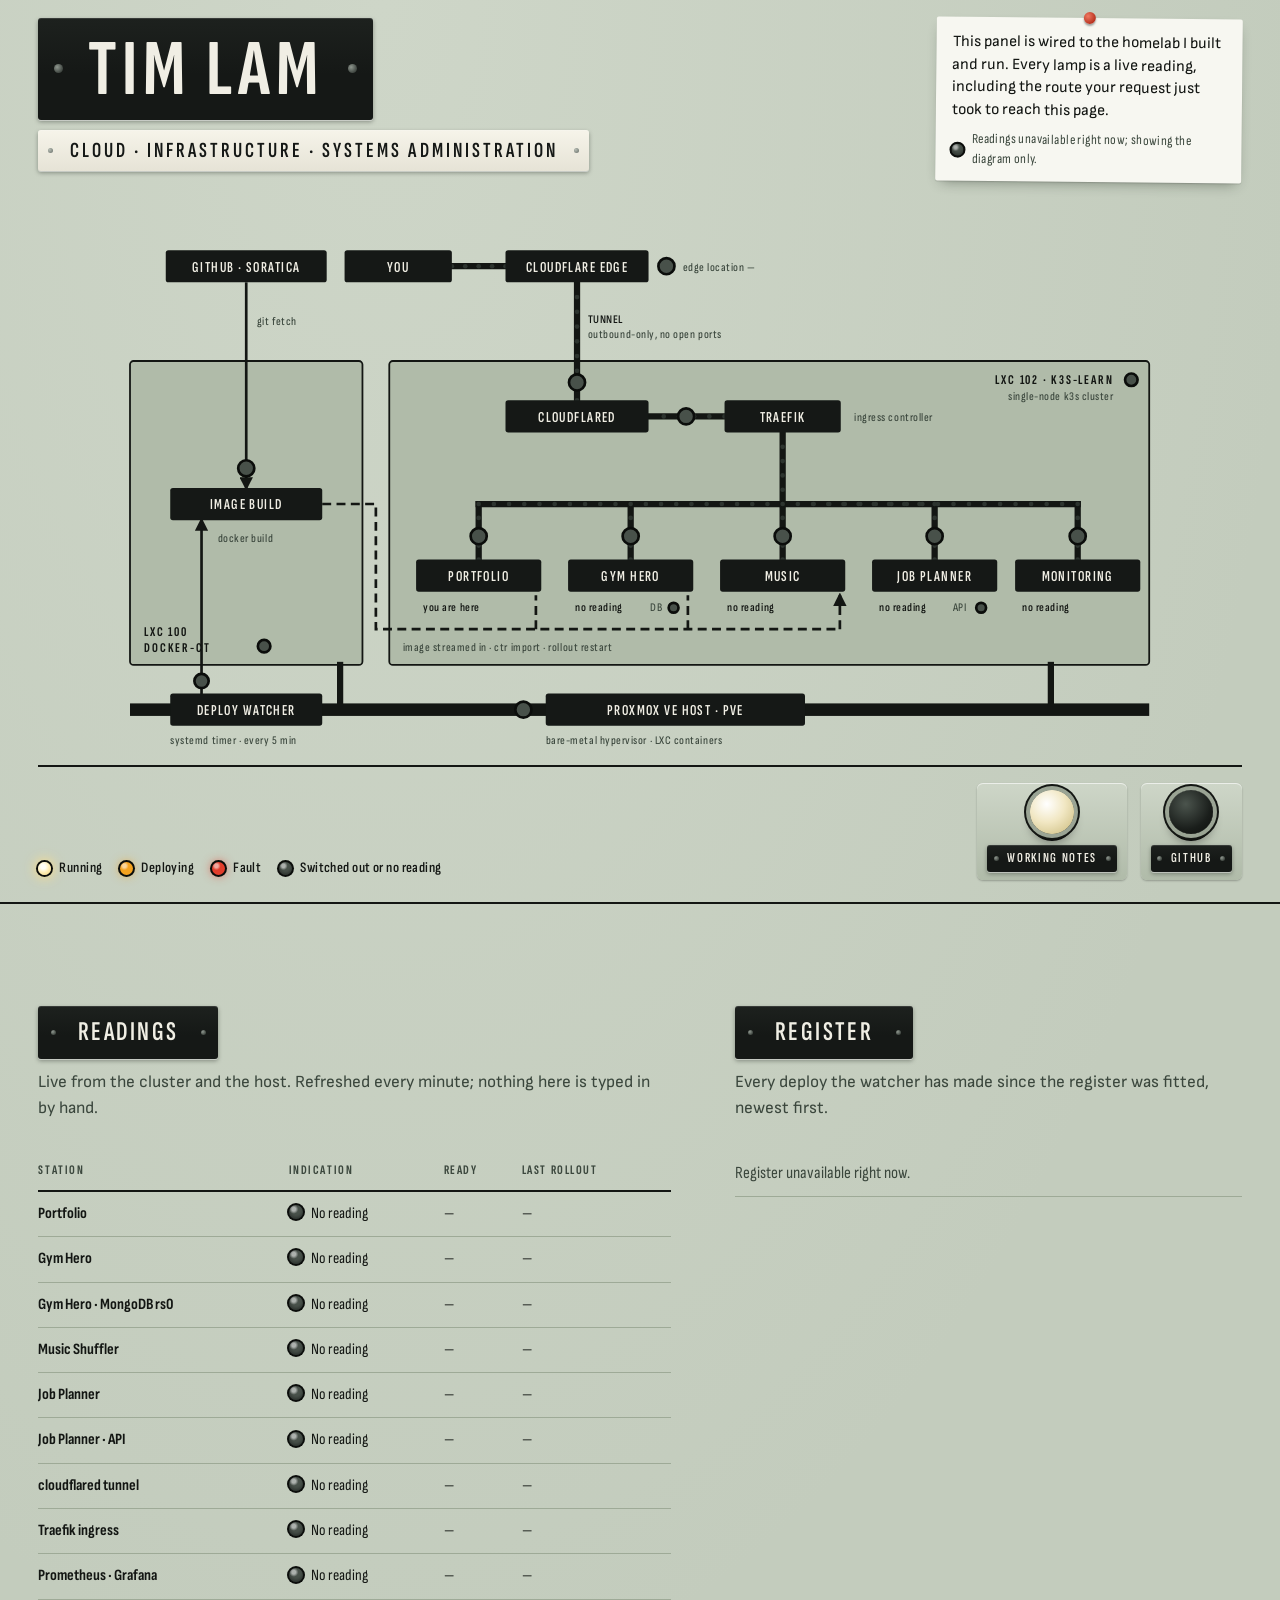
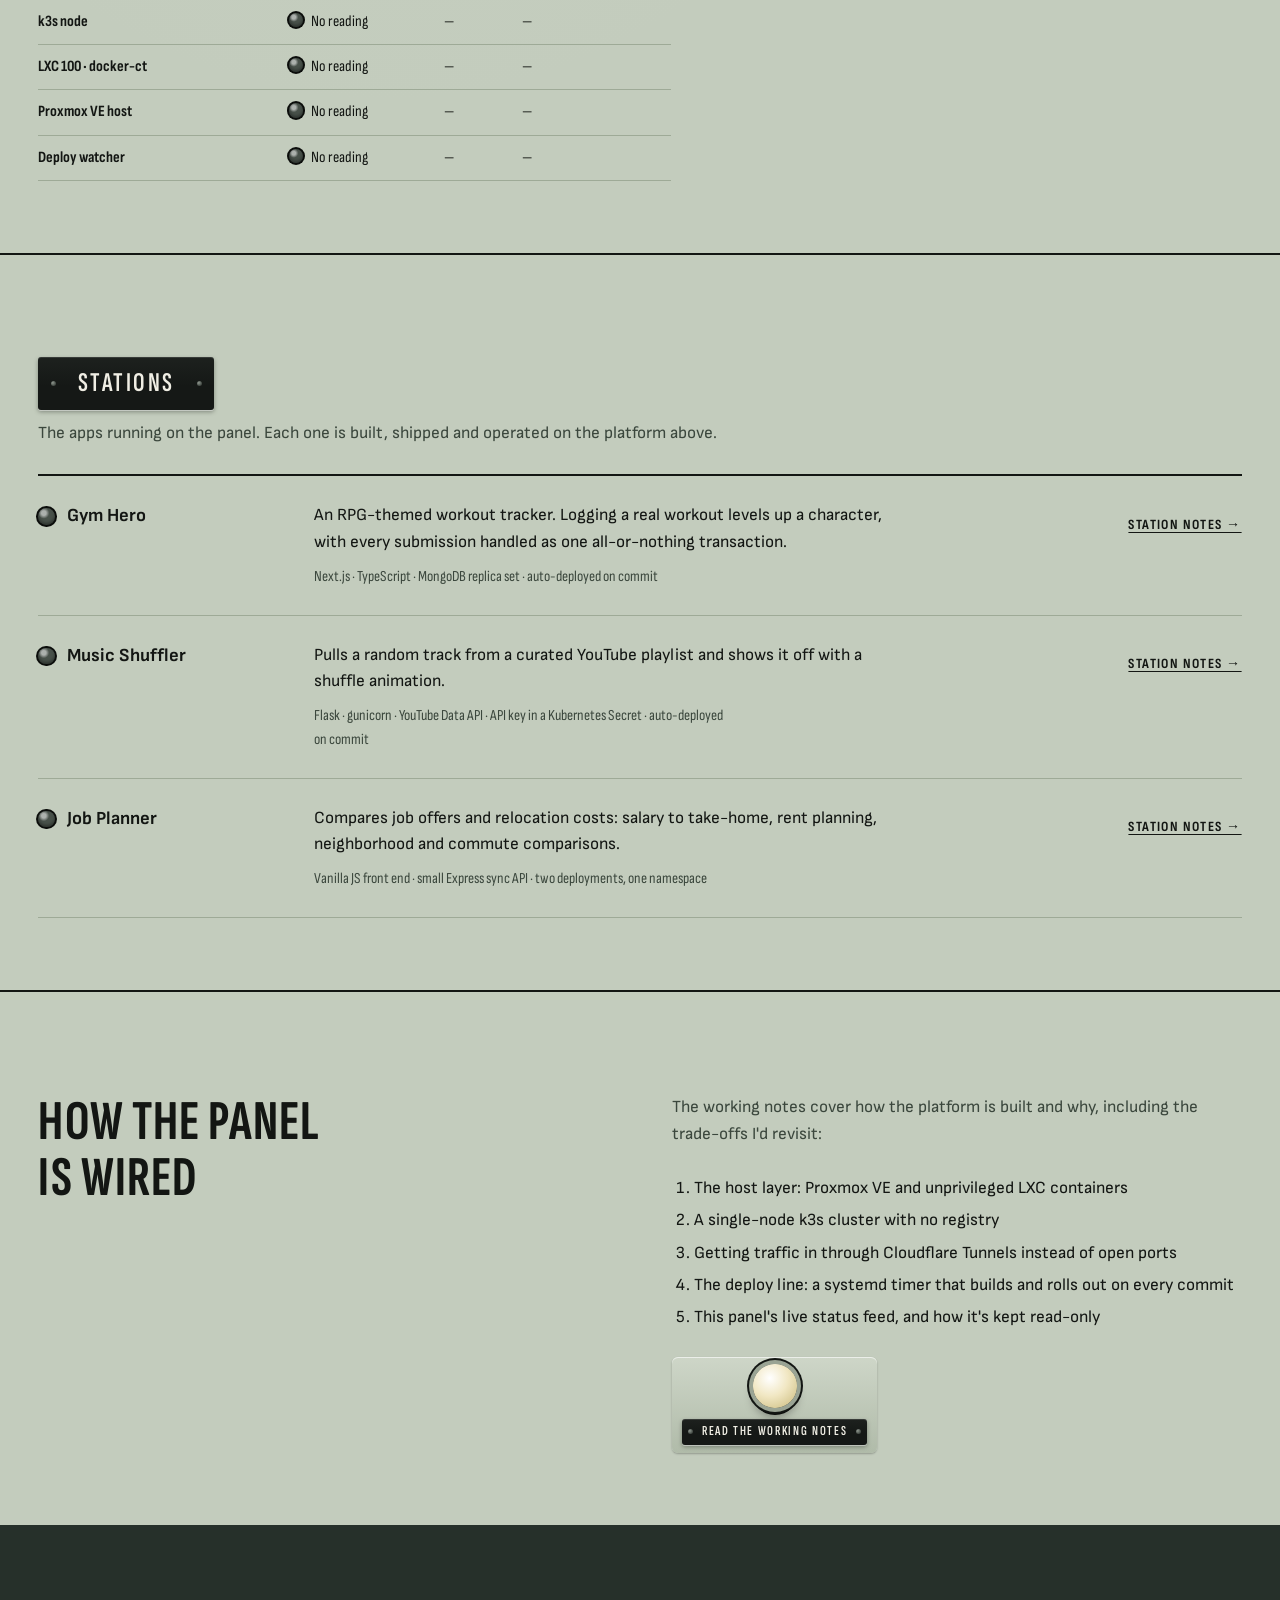
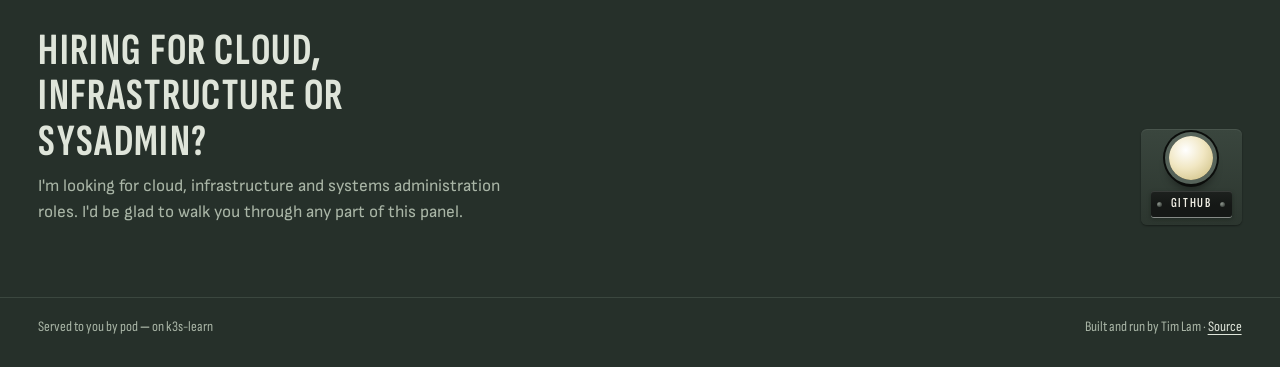
==== commit ca044d1a: "Polish panel after first review round Warm lit lamp lenses, fit the diagram and contact desk inside " ====
--- a/index.html
+++ b/index.html
@@ -12,8 +12,8 @@
 <meta name="theme-color" content="#c3ccbd">
 <link rel="icon" href="/assets/favicon.svg" type="image/svg+xml">
 <link rel="preload" href="/assets/fonts/sofia-sans-extra-condensed.woff2" as="font" type="font/woff2" crossorigin>
-<link rel="stylesheet" href="/assets/panel.css">
-<script src="/assets/panel.js" defer></script>
+<link rel="stylesheet" href="/assets/panel.css?v=a9250597">
+<script src="/assets/panel.js?v=a9250597" defer></script>
 </head>
 <body data-page="home">
 <a class="skip" href="#main">Skip to content</a>
@@ -34,7 +34,7 @@
   <div class="diagram">
     <svg viewBox="0 0 1200 604" role="group" aria-label="Panel diagram of the homelab platform">
       <defs>
-        <filter id="glow-white" x="-100%" y="-100%" width="300%" height="300%"><feGaussianBlur stdDeviation="3.2" result="b"/><feFlood flood-color="#fff2c2" flood-opacity="0.9"/><feComposite in2="b" operator="in"/><feMerge><feMergeNode/><feMergeNode in="SourceGraphic"/></feMerge></filter>
+        <filter id="glow-white" x="-100%" y="-100%" width="300%" height="300%"><feGaussianBlur stdDeviation="4.2" result="b"/><feFlood flood-color="#ffe08a" flood-opacity="1"/><feComposite in2="b" operator="in"/><feMerge><feMergeNode/><feMergeNode in="SourceGraphic"/></feMerge></filter>
         <filter id="glow-amber" x="-100%" y="-100%" width="300%" height="300%"><feGaussianBlur stdDeviation="3.2" result="b"/><feFlood flood-color="#f4a21f" flood-opacity="0.8"/><feComposite in2="b" operator="in"/><feMerge><feMergeNode/><feMergeNode in="SourceGraphic"/></feMerge></filter>
         <filter id="glow-red" x="-100%" y="-100%" width="300%" height="300%"><feGaussianBlur stdDeviation="3.2" result="b"/><feFlood flood-color="#e23d2b" flood-opacity="0.8"/><feComposite in2="b" operator="in"/><feMerge><feMergeNode/><feMergeNode in="SourceGraphic"/></feMerge></filter>
         <marker id="arrow" viewBox="0 0 10 10" refX="8" refY="5" markerWidth="5" markerHeight="5" orient="auto-start-reverse"><path d="M0 0 L10 5 L0 10 z" class="d-arrow"/></marker>
@@ -43,9 +43,9 @@
       <!-- containers -->
       <rect class="d-cubicle" x="30" y="170" width="260" height="340" rx="4"/>
       <rect class="d-cubicle" x="320" y="170" width="850" height="340" rx="4"/>
-      <text class="d-cubicle-label" x="46" y="476">LXC 100</text>
+      <text class="d-cubicle-label" x="46" y="478">LXC 100</text>
       <text class="d-cubicle-label" x="46" y="495">DOCKER-CT</text>
-      <g data-stn="docker-ct" data-state="nodata" aria-hidden="true"><circle class="d-lamp" cx="140" cy="485" r="7"/></g>
+      <g data-stn="docker-ct" data-state="nodata" aria-hidden="true"><circle class="d-lamp" cx="180" cy="489" r="7"/></g>
       <text class="d-cubicle-label" x="1130" y="196" text-anchor="end">LXC 102 · K3S-LEARN</text>
       <text class="d-label d-label--dim" x="1130" y="214" text-anchor="end">single-node k3s cluster</text>
       <g data-stn="k3s-learn" data-state="nodata" aria-hidden="true"><circle class="d-lamp" cx="1150" cy="191" r="7"/></g>
@@ -81,7 +81,6 @@
         <rect class="d-plate" x="270" y="46" width="120" height="36" rx="3"/>
         <text class="d-plate-text" x="330" y="65" text-anchor="middle" dominant-baseline="central">YOU</text>
       </g>
-      <g data-stn="visitor" data-state="nodata" aria-hidden="true"><circle class="d-lamp" cx="250" cy="64" r="9"/></g>
       <g aria-hidden="true">
         <rect class="d-plate" x="450" y="46" width="160" height="36" rx="3"/>
         <text class="d-plate-text" x="530" y="65" text-anchor="middle" dominant-baseline="central">CLOUDFLARE EDGE</text>
@@ -199,7 +198,7 @@
     <ul class="buttons" aria-label="Contact">
       <!-- Fill href and remove `hidden` once the asset/link exists. -->
       <li hidden><a class="push push--primary" href="/assets/tim-lam-resume.pdf" hidden><span class="cap"></span><span class="plate">Resume</span></a></li>
-      <li hidden><a class="push" href="mailto:" hidden><span class="cap"></span><span class="plate">Email</span></a></li>
+      <li hidden><a class="push" href="#contact-pending" hidden><span class="cap"></span><span class="plate">Email</span></a></li>
       <li hidden><a class="push" href="https://www.linkedin.com/in/" hidden><span class="cap"></span><span class="plate">LinkedIn</span></a></li>
       <li><a class="push push--primary" href="/homelab.html"><span class="cap"></span><span class="plate">Working notes</span></a></li>
       <li><a class="push" href="https://github.com/Soratica"><span class="cap"></span><span class="plate">GitHub</span></a></li>
@@ -302,7 +301,7 @@
     </div>
     <ul class="buttons" aria-label="Contact">
       <li hidden><a class="push push--primary" href="/assets/tim-lam-resume.pdf" hidden><span class="cap"></span><span class="plate">Resume</span></a></li>
-      <li hidden><a class="push" href="mailto:" hidden><span class="cap"></span><span class="plate">Email</span></a></li>
+      <li hidden><a class="push" href="#contact-pending" hidden><span class="cap"></span><span class="plate">Email</span></a></li>
       <li hidden><a class="push" href="https://www.linkedin.com/in/" hidden><span class="cap"></span><span class="plate">LinkedIn</span></a></li>
       <li><a class="push push--primary" href="https://github.com/Soratica"><span class="cap"></span><span class="plate">GitHub</span></a></li>
     </ul>
--- a/assets/panel.css
+++ b/assets/panel.css
@@ -40,7 +40,7 @@
   --notice: #f7f7f1;
 
   /* lamp lenses */
-  --lamp-white: #fff8de;
+  --lamp-white: #ffe7a1;
   --lamp-amber: #f4a21f;
   --lamp-red: #e23d2b;
   --lamp-off: #48514a;
@@ -70,12 +70,14 @@
   font-family: var(--f-body);
   font-size: 1.0625rem;
   line-height: 1.55;
-  font-feature-settings: "tnum" 1;
   background:
     radial-gradient(120% 80% at 30% 0%, var(--enamel-hi) 0%, transparent 60%),
     var(--enamel);
   min-height: 100vh;
-}
+  display: flex;
+  flex-direction: column;
+}
+main { flex: 1 0 auto; }
 
 ::selection { background: var(--plate); color: var(--lamp-white); }
 
@@ -157,7 +159,8 @@
 }
 [data-state="running"] .lamp, .lamp[data-state="running"] {
   --lens: var(--lamp-white);
-  box-shadow: 0 0 0 2px var(--lamp-rim), 0 0 10px 1px rgba(255, 244, 200, 0.85);
+  background: radial-gradient(circle at 40% 36%, #fffef6 0 20%, #fff0bd 48%, #f0cf6e 100%);
+  box-shadow: 0 0 0 2px var(--lamp-rim), 0 0 12px 3px rgba(255, 222, 130, 0.85);
 }
 [data-state="deploying"] .lamp, .lamp[data-state="deploying"] {
   --lens: var(--lamp-amber);
@@ -204,16 +207,14 @@
 .topbar nav a:hover { background: var(--enamel-deep); }
 .topbar nav a[aria-current="page"] { box-shadow: inset 0 -3px 0 var(--ink); }
 .home-link { text-decoration: none; display: inline-flex; align-items: center; gap: 10px; min-height: 44px; }
-.home-link .plate { font-size: 0.95rem; }
+.home-link .plate { font-size: 0.95rem; white-space: nowrap; }
 
 /* ---------- the panel (homepage) ---------- */
 
 .panel {
-  padding-block: 18px 28px;
-  min-height: min(100svh, 980px);
-  display: grid;
-  grid-template-rows: auto 1fr auto;
-  gap: 18px;
+  padding-block: 18px 22px;
+  display: grid;
+  gap: 16px;
 }
 
 .panel-head {
@@ -283,7 +284,7 @@
 }
 
 .diagram { position: relative; }
-.diagram svg { display: block; width: 100%; height: auto; overflow: visible; }
+.diagram svg { display: block; width: 100%; height: auto; max-height: max(440px, calc(100svh - 360px)); margin-inline: auto; overflow: visible; }
 
 /* svg paint */
 .d-cubicle { fill: var(--enamel-deep); stroke: var(--ink); stroke-width: 2; }
@@ -318,13 +319,13 @@
 .d-arrow { fill: var(--ink); }
 
 .d-lamp { fill: var(--lamp-off); stroke: var(--lamp-rim); stroke-width: 3; transition: fill 0.4s ease; }
-[data-state="running"] > .d-lamp { fill: var(--lamp-white); filter: url(#glow-white); }
+[data-state="running"] > .d-lamp { fill: #ffeaa8; filter: url(#glow-white); }
 [data-state="deploying"] > .d-lamp { fill: var(--lamp-amber); filter: url(#glow-amber); animation: svgflash 1.1s steps(1, end) infinite; }
 [data-state="down"] > .d-lamp { fill: var(--lamp-red); filter: url(#glow-red); }
 @keyframes svgflash { 50% { fill: #6b4a16; filter: none; } }
 
 .d-rl { fill: #2d342f; transition: fill 0.25s ease; }
-.d-rl.on { fill: var(--lamp-white); filter: url(#glow-white); }
+.d-rl.on { fill: #fff3c8; filter: url(#glow-white); }
 .d-rl.trace { fill: var(--lamp-amber); }
 
 a.stn { cursor: pointer; }
@@ -462,7 +463,7 @@
 .readings td.ind { white-space: nowrap; }
 .readings .ind span.lamp { margin-right: 8px; }
 .readings tbody th { font-weight: 700; }
-.readings .num { font-variant-numeric: tabular-nums; }
+.readings .num, .readings-mini dd { font-variant-numeric: tabular-nums; }
 
 /* register (deploy log) */
 .register {
@@ -748,6 +749,11 @@
   .readings .hide-sm { display: none; }
 }
 
+@media (max-width: 480px) {
+  .topbar nav a { padding-inline: 8px; font-size: 0.85rem; }
+  .topbar nav a.nav-panel { display: none; }
+}
+
 @media (prefers-reduced-motion: reduce) {
   *, *::before, *::after { animation: none !important; transition: none !important; }
 }
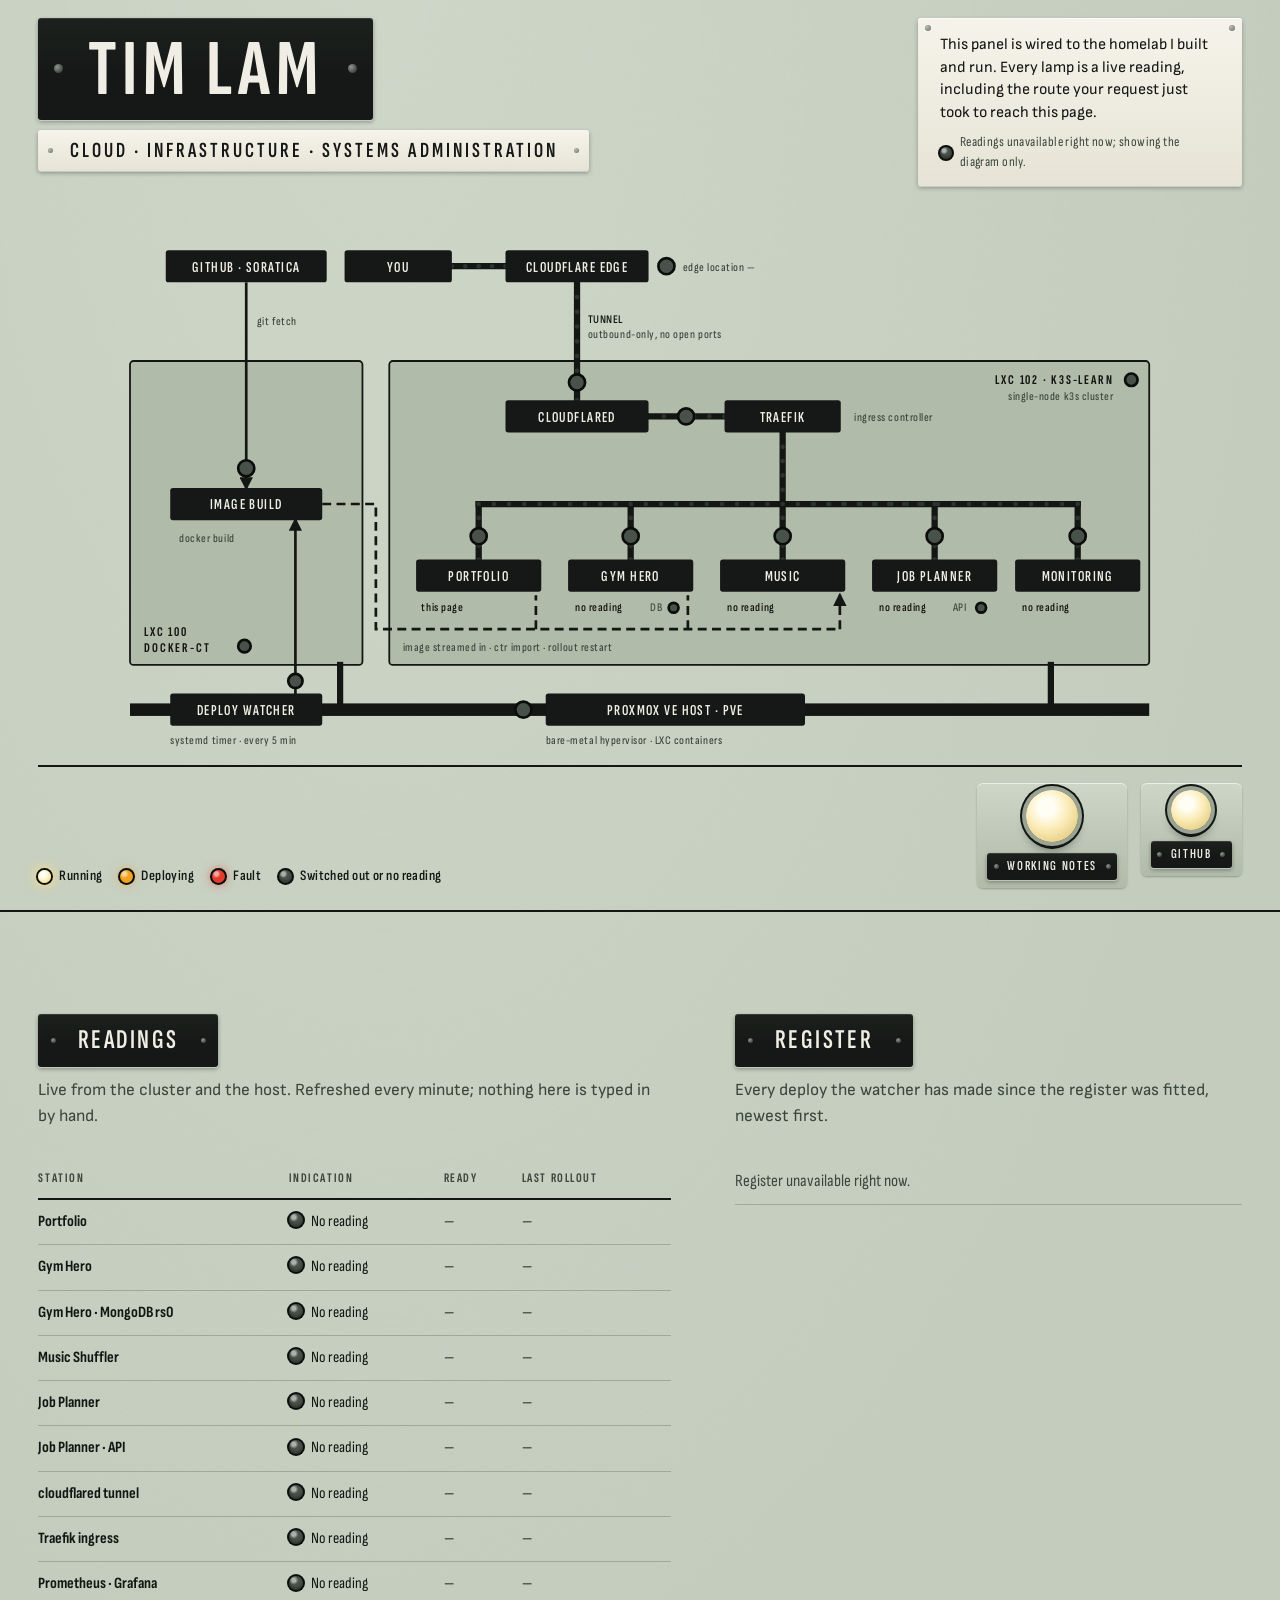
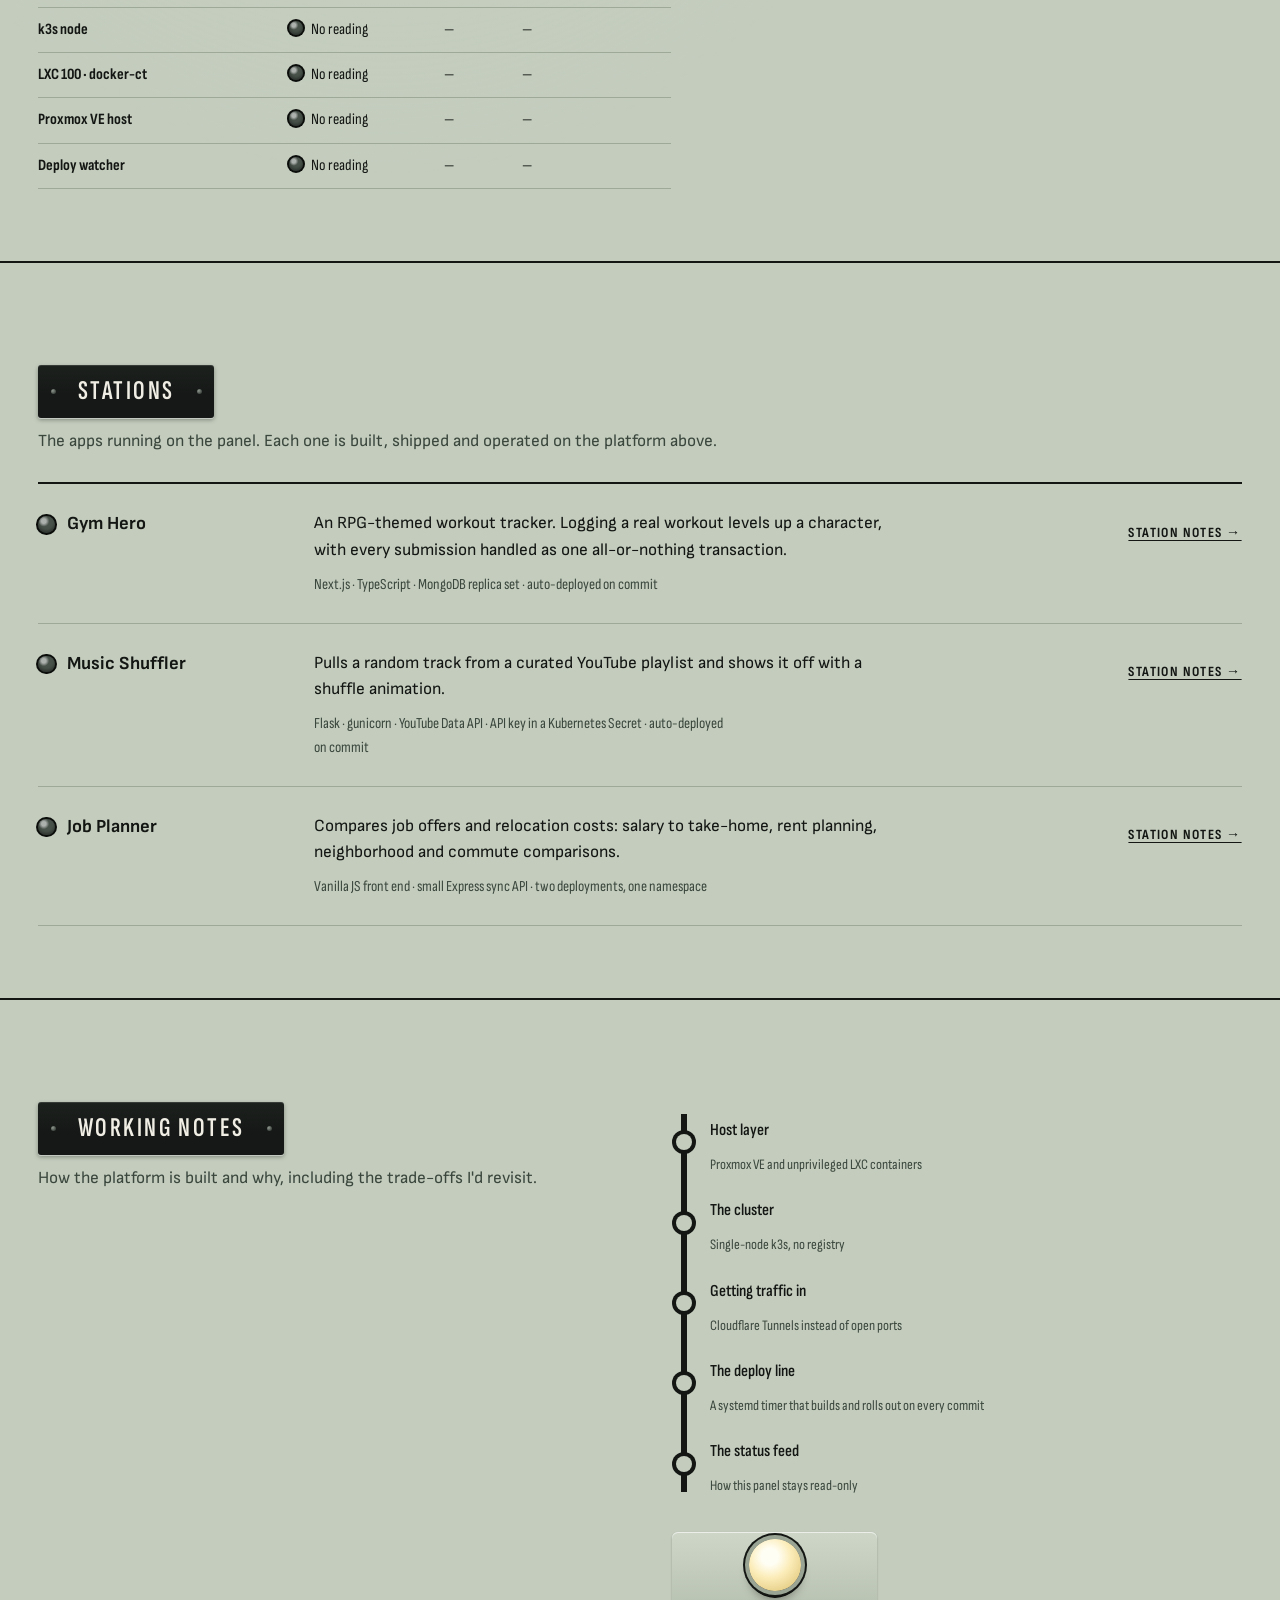
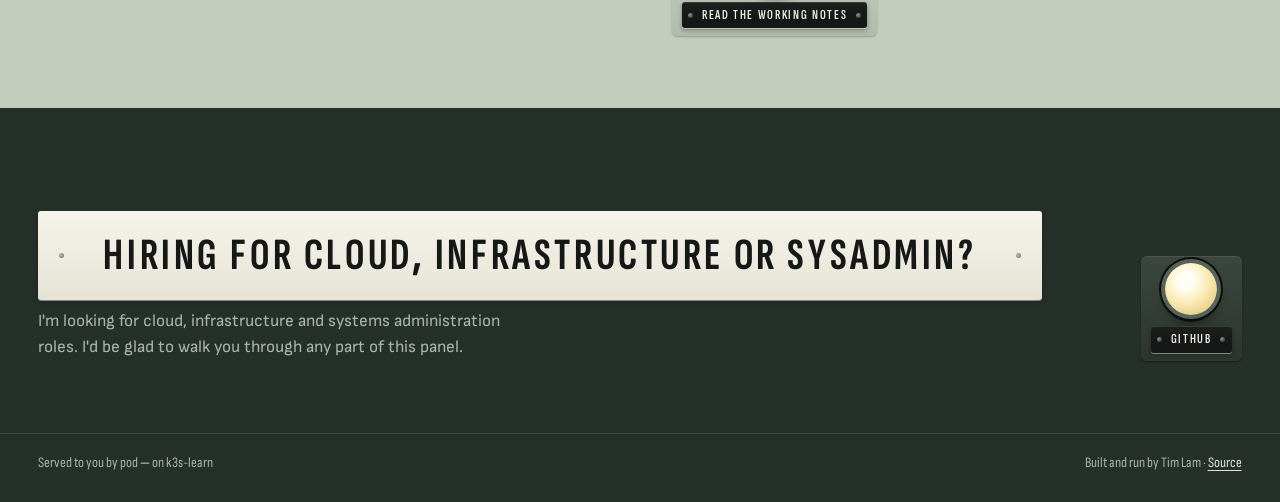
==== commit c2ca8beb: "Apply finish-review fixes Every live push-button cap is lit (primary marked by size, never by a dark" ====
--- a/index.html
+++ b/index.html
@@ -12,8 +12,8 @@
 <meta name="theme-color" content="#c3ccbd">
 <link rel="icon" href="/assets/favicon.svg" type="image/svg+xml">
 <link rel="preload" href="/assets/fonts/sofia-sans-extra-condensed.woff2" as="font" type="font/woff2" crossorigin>
-<link rel="stylesheet" href="/assets/panel.css?v=a9250597">
-<script src="/assets/panel.js?v=a9250597" defer></script>
+<link rel="stylesheet" href="/assets/panel.css?v=7864b7ee">
+<script src="/assets/panel.js?v=7864b7ee" defer></script>
 </head>
 <body data-page="home">
 <a class="skip" href="#main">Skip to content</a>
@@ -45,7 +45,7 @@
       <rect class="d-cubicle" x="320" y="170" width="850" height="340" rx="4"/>
       <text class="d-cubicle-label" x="46" y="478">LXC 100</text>
       <text class="d-cubicle-label" x="46" y="495">DOCKER-CT</text>
-      <g data-stn="docker-ct" data-state="nodata" aria-hidden="true"><circle class="d-lamp" cx="180" cy="489" r="7"/></g>
+      <g data-stn="docker-ct" data-state="nodata" aria-hidden="true"><circle class="d-lamp" cx="158" cy="489" r="7"/></g>
       <text class="d-cubicle-label" x="1130" y="196" text-anchor="end">LXC 102 · K3S-LEARN</text>
       <text class="d-label d-label--dim" x="1130" y="214" text-anchor="end">single-node k3s cluster</text>
       <g data-stn="k3s-learn" data-state="nodata" aria-hidden="true"><circle class="d-lamp" cx="1150" cy="191" r="7"/></g>
@@ -68,7 +68,7 @@
       <!-- tracks: deploy line -->
       <path class="d-feed" d="M160 82 V312" marker-end="url(#arrow)"/>
       <text class="d-label d-label--dim" x="172" y="130">git fetch</text>
-      <path class="d-feed" d="M110 543 V348" marker-end="url(#arrow)"/>
+      <path class="d-feed" d="M215 543 V348" marker-end="url(#arrow)"/>
       <path class="d-deploy" d="M245 330 H305 V470 H824"/>
       <path class="d-deploy" d="M484 470 V432 M654 470 V432 M824 470 V432" marker-end="url(#arrow)"/>
       <text class="d-label d-label--dim" x="335" y="494">image streamed in · ctr import · rollout restart</text>
@@ -98,7 +98,7 @@
         <rect class="d-plate" x="75" y="312" width="170" height="36" rx="3"/>
         <text class="d-plate-text" x="160" y="331" text-anchor="middle" dominant-baseline="central">IMAGE BUILD</text>
       </g>
-      <text class="d-label d-label--dim" x="128" y="372">docker build</text>
+      <text class="d-label d-label--dim" x="85" y="372">docker build</text>
 
       <!-- k3s: ingress -->
       <g data-stn="cloudflared" data-state="nodata" aria-hidden="true"><circle class="d-lamp" cx="530" cy="194" r="9"/></g>
@@ -119,7 +119,7 @@
         <rect class="d-plate" x="350" y="392" width="140" height="36" rx="3"/>
         <text class="d-plate-text" x="420" y="411" text-anchor="middle" dominant-baseline="central">PORTFOLIO</text>
       </a>
-      <text class="d-label" x="358" y="450" data-reading="portfolio">you are here</text>
+      <text class="d-label" x="356" y="450" data-reading="portfolio">this page</text>
 
       <g data-stn="gymhero" data-state="nodata" aria-hidden="true"><circle class="d-lamp" cx="590" cy="366" r="9"/></g>
       <a class="stn" href="/projects/gymhero.html" data-stn-link="gymhero" data-x="590" aria-label="Gym Hero station: no reading yet">
@@ -154,7 +154,7 @@
       <text class="d-label" x="1028" y="450" data-reading="monitoring">—</text>
 
       <!-- host layer -->
-      <g data-stn="watcher" data-state="nodata" aria-hidden="true"><circle class="d-lamp" cx="110" cy="528" r="8"/></g>
+      <g data-stn="watcher" data-state="nodata" aria-hidden="true"><circle class="d-lamp" cx="215" cy="528" r="8"/></g>
       <a class="stn" href="/homelab.html#deploy-line" aria-label="Deploy watcher: read how the deploy line works">
         <rect class="d-plate" x="75" y="542" width="170" height="36" rx="3"/>
         <text class="d-plate-text" x="160" y="561" text-anchor="middle" dominant-baseline="central">DEPLOY WATCHER</text>
@@ -176,7 +176,7 @@
     <li data-stn="cloudflared" data-state="nodata"><span class="lamp"></span><span class="plate plate--bare">Tunnel · cloudflared</span><span class="sub">outbound-only, no open ports</span></li>
     <li data-stn="traefik" data-state="nodata"><span class="lamp"></span><span class="plate plate--bare">Traefik ingress</span></li>
     <li class="group" aria-hidden="true">Stations on k3s-learn</li>
-    <li data-stn="portfolio" data-state="nodata"><span class="lamp"></span><a href="#readings"><span class="plate plate--bare">Portfolio</span></a><span class="sub" data-reading="portfolio">you are here</span></li>
+    <li data-stn="portfolio" data-state="nodata"><span class="lamp"></span><a href="#readings"><span class="plate plate--bare">Portfolio</span></a><span class="sub" data-reading="portfolio">this page</span></li>
     <li data-stn="gymhero" data-state="nodata"><span class="lamp"></span><a href="/projects/gymhero.html"><span class="plate plate--bare">Gym Hero</span></a><span class="sub" data-reading="gymhero">—</span></li>
     <li data-stn="music" data-state="nodata"><span class="lamp"></span><a href="/projects/music.html"><span class="plate plate--bare">Music Shuffler</span></a><span class="sub" data-reading="music">—</span></li>
     <li data-stn="job-planner" data-state="nodata"><span class="lamp"></span><a href="/projects/job-planner.html"><span class="plate plate--bare">Job Planner</span></a><span class="sub" data-reading="job-planner">—</span></li>
@@ -278,15 +278,17 @@
 
 <section class="band" aria-labelledby="notes-h">
   <div class="wrap notes-teaser">
-    <h2 id="notes-h">How the panel is wired</h2>
-    <div>
-      <p class="section-sub">The working notes cover how the platform is built and why, including the trade-offs I'd revisit:</p>
-      <ol>
-        <li>The host layer: Proxmox VE and unprivileged LXC containers</li>
-        <li>A single-node k3s cluster with no registry</li>
-        <li>Getting traffic in through Cloudflare Tunnels instead of open ports</li>
-        <li>The deploy line: a systemd timer that builds and rolls out on every commit</li>
-        <li>This panel's live status feed, and how it's kept read-only</li>
+    <div>
+      <h2 id="notes-h" class="plate section-plate">Working notes</h2>
+      <p class="section-sub">How the platform is built and why, including the trade-offs I'd revisit.</p>
+    </div>
+    <div>
+      <ol class="track-list">
+        <li><span class="stop"></span><a href="/homelab.html#host">Host layer</a><span class="sub">Proxmox VE and unprivileged LXC containers</span></li>
+        <li><span class="stop"></span><a href="/homelab.html#cluster">The cluster</a><span class="sub">Single-node k3s, no registry</span></li>
+        <li><span class="stop"></span><a href="/homelab.html#ingress">Getting traffic in</a><span class="sub">Cloudflare Tunnels instead of open ports</span></li>
+        <li><span class="stop"></span><a href="/homelab.html#deploy-line">The deploy line</a><span class="sub">A systemd timer that builds and rolls out on every commit</span></li>
+        <li><span class="stop"></span><a href="/homelab.html#status-feed">The status feed</a><span class="sub">How this panel stays read-only</span></li>
       </ol>
       <a class="push push--primary" href="/homelab.html"><span class="cap"></span><span class="plate">Read the working notes</span></a>
     </div>
@@ -296,7 +298,7 @@
 <section class="band band--cabinet" aria-labelledby="close-h">
   <div class="wrap close">
     <div>
-      <h2 id="close-h">Hiring for cloud, infrastructure or sysadmin?</h2>
+      <h2 id="close-h" class="plate close-plate">Hiring for cloud, infrastructure or sysadmin?</h2>
       <p>I'm looking for cloud, infrastructure and systems administration roles. I'd be glad to walk you through any part of this panel.</p>
     </div>
     <ul class="buttons" aria-label="Contact">
--- a/assets/panel.css
+++ b/assets/panel.css
@@ -249,28 +249,27 @@
 .role-plate::before, .role-plate::after { background: radial-gradient(circle at 35% 35%, #b7bdb5 0%, #7d847d 70%); }
 
 .notice {
-  max-width: 34ch;
-  background: var(--notice);
-  color: var(--ink);
-  padding: 14px 16px 12px;
+  max-width: 36ch;
+  background: linear-gradient(180deg, #f6f4ea 0%, #e6e3d6 100%);
+  color: var(--plate);
+  padding: 16px 22px 14px;
   font-size: 0.98rem;
   line-height: 1.45;
-  border-radius: 2px;
-  box-shadow: 0 1px 1px rgba(0, 0, 0, 0.12), 0 6px 14px -6px rgba(20, 30, 20, 0.45);
-  transform: rotate(0.6deg);
+  border-radius: 3px;
+  box-shadow: inset 0 1px 0 rgba(255, 255, 255, 0.7), 0 1px 0 rgba(255, 255, 255, 0.45), 0 2px 4px rgba(10, 14, 10, 0.3);
   position: relative;
 }
-.notice::before {
-  /* drawing pin */
+/* corner fixing screws */
+.notice::before, .notice::after {
   content: "";
   position: absolute;
-  top: -6px; left: 50%;
-  width: 12px; height: 12px;
-  margin-left: -6px;
+  top: 7px;
+  width: 6px; height: 6px;
   border-radius: 50%;
-  background: radial-gradient(circle at 35% 35%, #f07a63 0%, #b8321f 70%);
-  box-shadow: 0 2px 2px rgba(0, 0, 0, 0.35);
-}
+  background: radial-gradient(circle at 35% 35%, #b7bdb5 0%, #7d847d 70%);
+}
+.notice::before { left: 7px; }
+.notice::after { right: 7px; }
 .notice p { margin: 0 0 8px; }
 .notice .feed {
   margin: 0;
@@ -386,9 +385,9 @@
   box-shadow: inset 0 1px 0 rgba(255, 255, 255, 0.6), 0 1px 2px rgba(0, 0, 0, 0.25);
 }
 .push .cap {
-  width: 44px; height: 44px;
+  width: 40px; height: 40px;
   border-radius: 50%;
-  background: radial-gradient(circle at 38% 32%, #4b544d 0%, #1a1e1b 62%, #0b0d0b 100%);
+  background: radial-gradient(circle at 40% 34%, #fffef4 0 18%, #fbecb8 46%, #d9bd6a 100%);
   box-shadow:
     0 0 0 4px #9aa494,
     0 0 0 6px var(--ink),
@@ -397,9 +396,7 @@
   transform: translateY(-3px);
   transition: transform 0.08s ease, box-shadow 0.08s ease, background 0.2s ease;
 }
-.push--primary .cap {
-  background: radial-gradient(circle at 38% 32%, #fff 0%, #f1e7c3 45%, #c9b979 100%);
-}
+.push--primary .cap { width: 52px; height: 52px; }
 .push .plate { font-size: 0.86rem; letter-spacing: 0.12em; }
 .push:hover .cap { background: radial-gradient(circle at 38% 32%, #fffef2 0%, var(--lamp-white) 50%, #d8c98d 100%); box-shadow: 0 0 0 4px #9aa494, 0 0 0 6px var(--ink), 0 5px 0 2px #0b0d0b, 0 0 18px 4px rgba(255, 244, 200, 0.75); }
 .push:active .cap { transform: translateY(1px); box-shadow: 0 0 0 4px #9aa494, 0 0 0 6px var(--ink), 0 1px 0 1px #0b0d0b; }
@@ -513,9 +510,6 @@
 }
 
 .notes-teaser { display: grid; grid-template-columns: minmax(0, 1fr) minmax(0, 1fr); gap: clamp(32px, 5vw, 72px); align-items: start; }
-.notes-teaser h2 { font-family: var(--f-plate); font-weight: 700; font-size: clamp(2rem, 4.4vw, 3.6rem); line-height: 1; letter-spacing: 0.02em; text-transform: uppercase; margin: 0; max-width: 14ch; }
-.notes-teaser ol { margin: 0 0 26px; padding-left: 1.3em; }
-.notes-teaser li { margin-bottom: 6px; }
 
 .close {
   display: flex;
@@ -566,7 +560,7 @@
   margin: 0 0 22px;
 }
 
-.prose { max-width: var(--measure); }
+.prose { max-width: 62ch; }
 .prose h2 {
   font-family: var(--f-plate);
   font-weight: 700;
@@ -691,7 +685,7 @@
 @media (max-width: 900px) {
   .panel { min-height: 0; }
   .panel-head { grid-template-columns: minmax(0, 1fr); }
-  .notice { transform: none; max-width: none; }
+  .notice { max-width: none; }
   .two-up, .notes-teaser, .notes-layout, .station-body { grid-template-columns: minmax(0, 1fr); }
   .toc, .station-side { position: static; }
   .toc ol { display: flex; flex-wrap: wrap; border-left: 0; gap: 0 4px; }
@@ -763,3 +757,54 @@
   body { background: #fff; }
 }
 .errata .page-head { padding: 0; }
+
+/* station head: plate title with its lamp, readings + route beside it */
+.station-head {
+  display: grid;
+  grid-template-columns: minmax(0, 1fr) 20rem;
+  gap: 28px clamp(32px, 5vw, 80px);
+  align-items: start;
+  padding-block: clamp(36px, 6vw, 72px) clamp(28px, 4vw, 48px);
+}
+.title-row { display: flex; align-items: center; gap: 18px; margin: 0 0 14px; }
+.title-row .lamp { font-size: 1.7rem; }
+.station-plate {
+  margin: 0;
+  font-size: clamp(2rem, 5vw, 3.8rem);
+  font-weight: 700;
+  letter-spacing: 0.06em;
+  padding: 0.14em 0.7em 0.1em;
+  line-height: 1;
+}
+.station-plate::before, .station-plate::after { width: 7px; height: 7px; margin-top: -3.5px; }
+.station-plate::before { left: 0.25em; }
+.station-plate::after { right: 0.25em; }
+.station-head .status-line { margin: 0 0 18px; }
+.station-head .lede { font-size: clamp(1.1rem, 1.5vw, 1.3rem); max-width: 54ch; margin: 0 0 26px; text-wrap: pretty; }
+.station-head aside { display: grid; gap: 18px; }
+
+/* a short vertical stretch of track with station stops */
+.track-list { position: relative; margin: 0; padding: 0; list-style: none; font-family: var(--f-label); }
+.track-list::before {
+  content: "";
+  position: absolute;
+  left: 9px; top: 12px; bottom: 12px;
+  width: 6px;
+  background: var(--ink);
+}
+.track-list li { position: relative; display: grid; grid-template-columns: 24px minmax(0, 1fr); gap: 2px 14px; align-items: center; padding: 6px 0; }
+.track-list li > .lamp, .track-list li > .stop { grid-row: 1 / span 2; justify-self: center; position: relative; z-index: 1; }
+.track-list .lamp { font-size: 1.05rem; }
+.track-list .stop { width: 16px; height: 16px; border-radius: 50%; background: var(--enamel); box-shadow: 0 0 0 4px var(--ink); }
+.track-list b { font-family: var(--f-plate); font-weight: 700; text-transform: uppercase; letter-spacing: 0.08em; }
+.track-list a { text-decoration: none; min-height: 44px; display: inline-flex; align-items: center; font-weight: 600; font-size: 1.05rem; }
+.track-list a:hover { text-decoration: underline; }
+.track-list .sub { grid-column: 2; color: var(--ink-dim); font-size: 0.9rem; }
+.notes-teaser .track-list { margin-bottom: 28px; }
+.close h2.close-plate { max-width: none; letter-spacing: 0.08em; line-height: 1.15; }
+.close-plate { background: linear-gradient(180deg, #f6f4ea 0%, #e6e3d6 100%); color: var(--plate); font-size: clamp(1.25rem, 2.4vw, 1.8rem); margin: 0 0 14px; }
+.close-plate::before, .close-plate::after { background: radial-gradient(circle at 35% 35%, #b7bdb5 0%, #7d847d 70%); }
+.register .source-note { display: block; grid-column: 1 / -1; color: var(--ink-dim); font-size: 0.9rem; padding-bottom: 4px; border: 0; }
+@media (max-width: 900px) {
+  .station-head { grid-template-columns: minmax(0, 1fr); }
+}
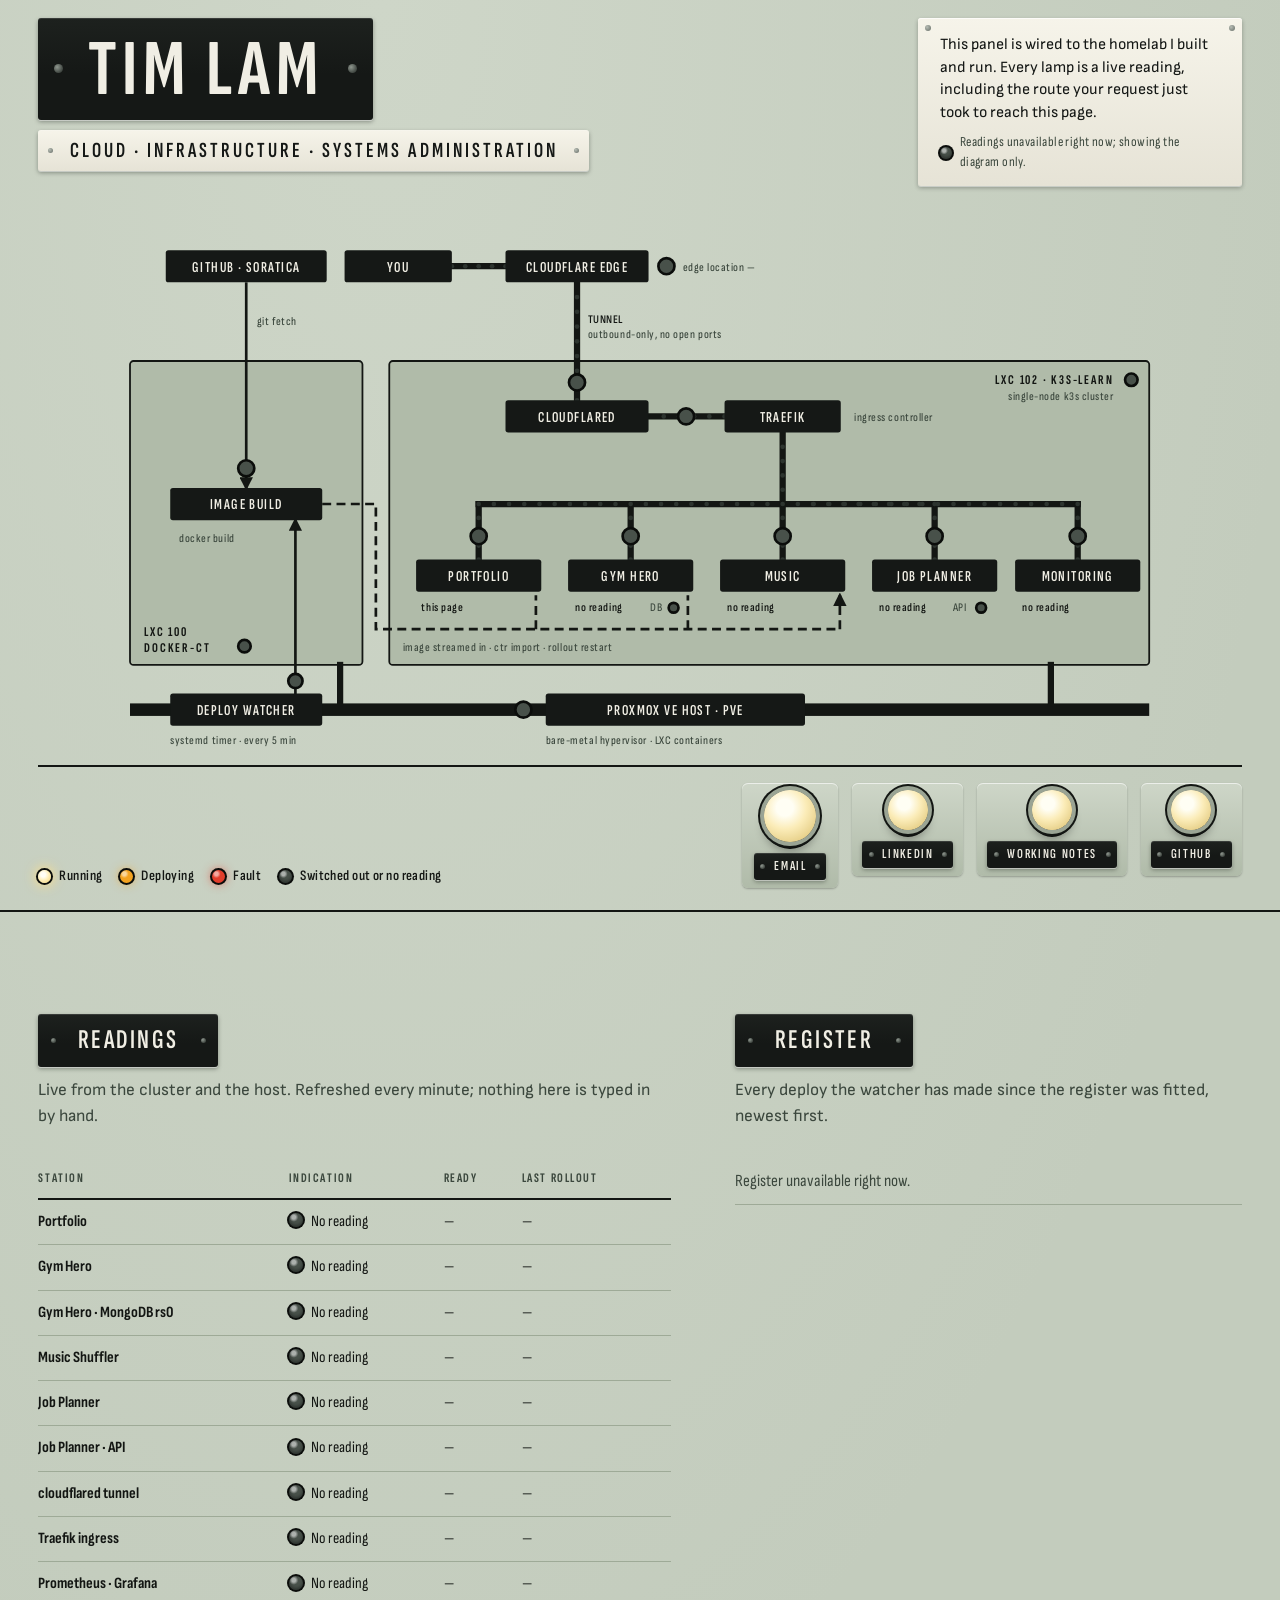
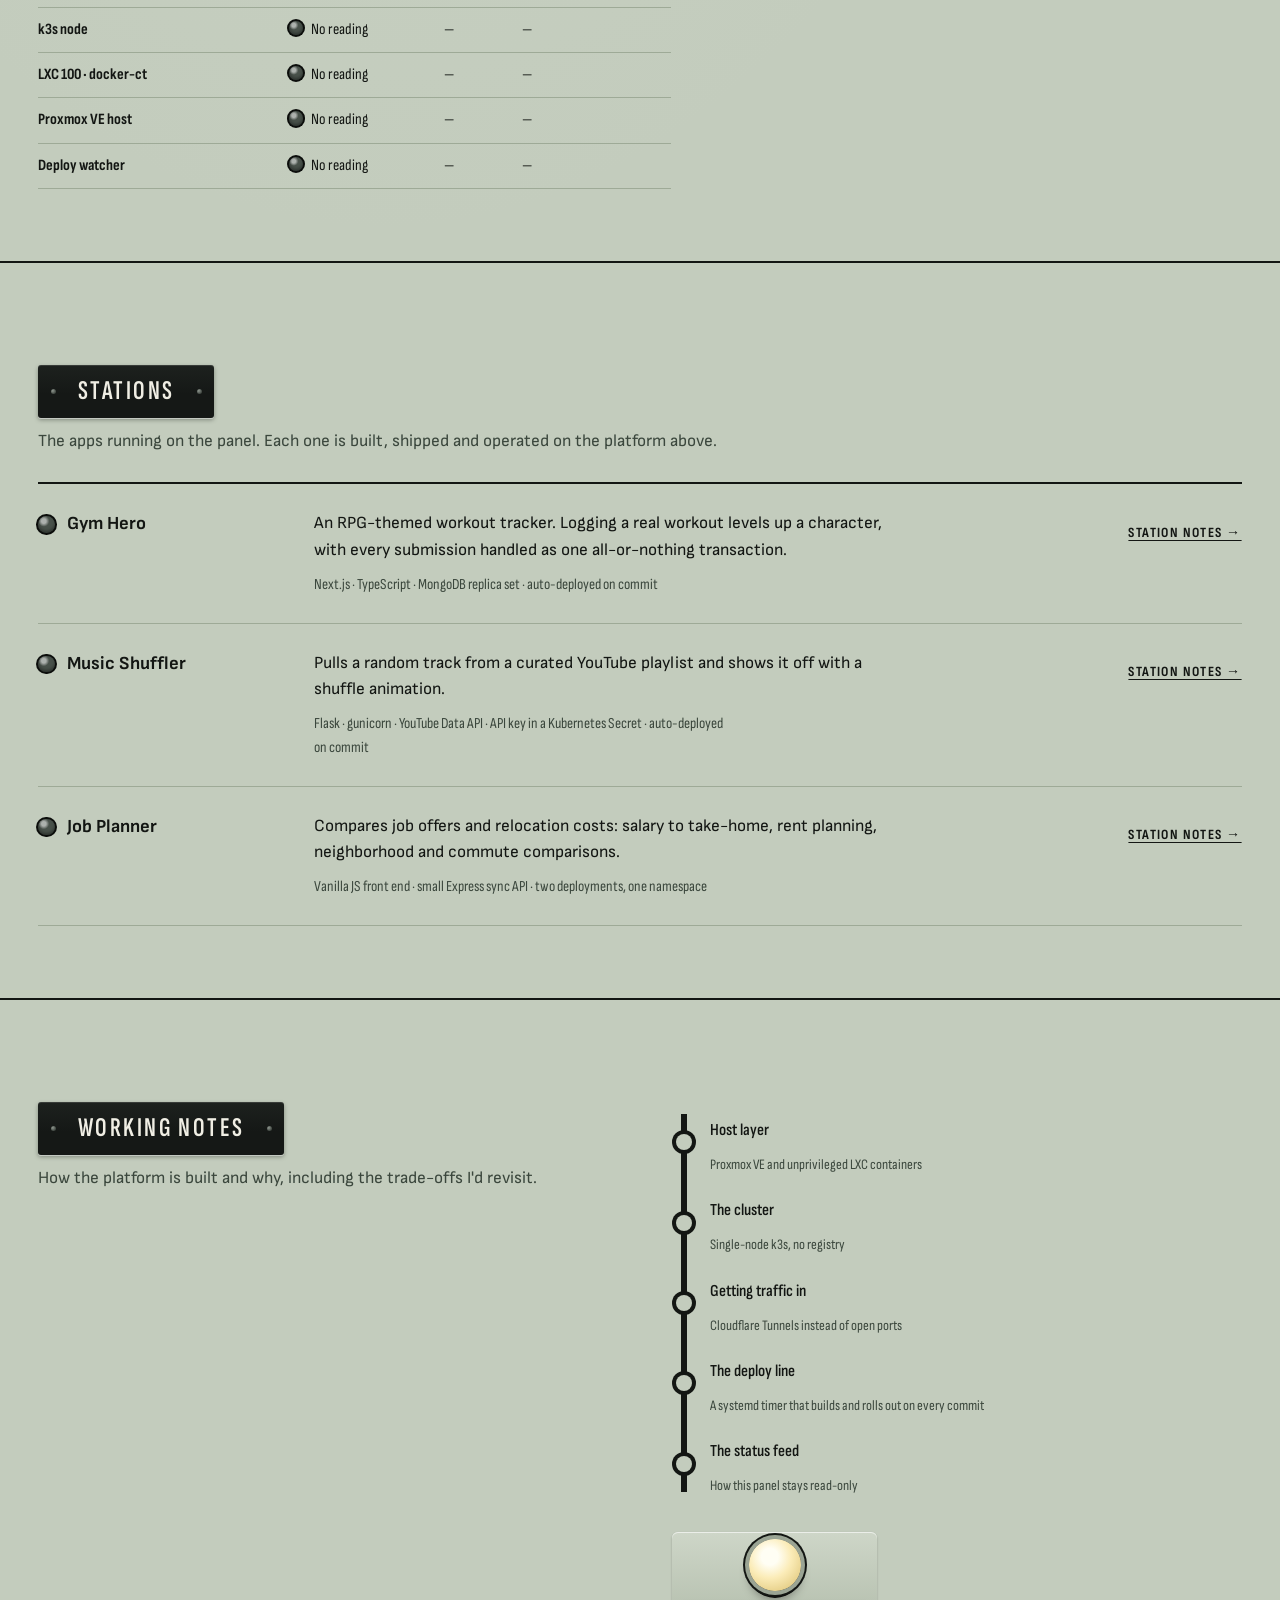
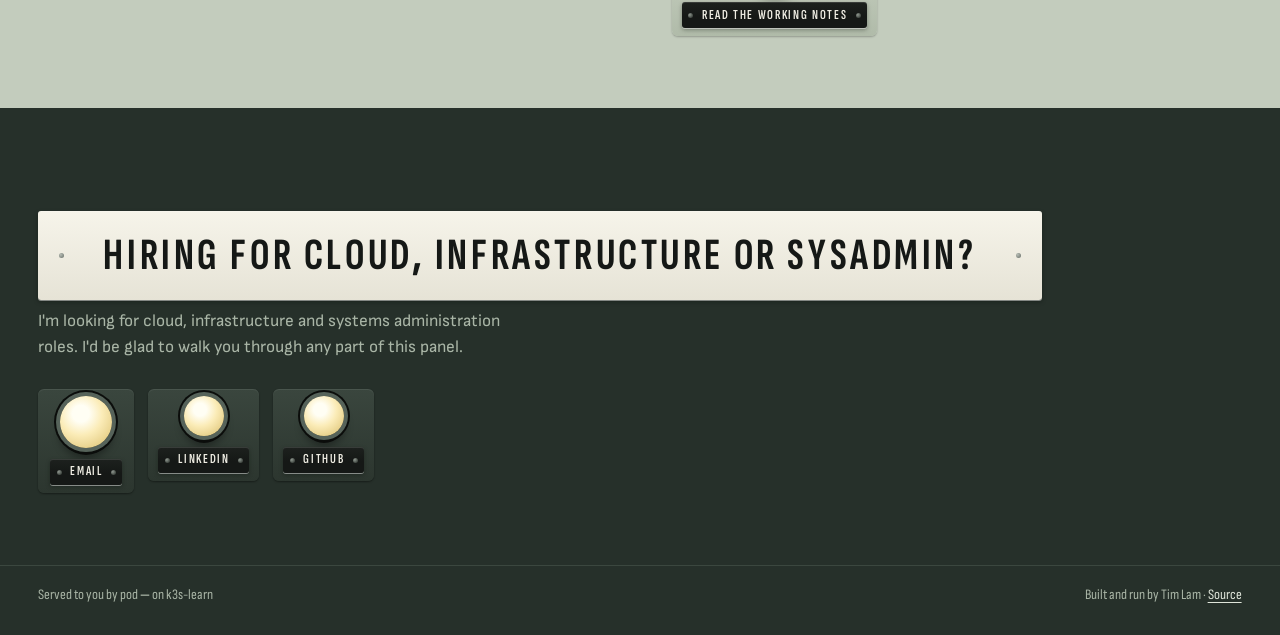
==== commit df1eb5a2: "Switch on Email and LinkedIn contact buttons Email is the primary push-button in every contact row u" ====
--- a/index.html
+++ b/index.html
@@ -195,14 +195,14 @@
       <li><span class="lamp" data-state="down"></span>Fault</li>
       <li><span class="lamp off"></span>Switched out or no reading</li>
     </ul>
-    <ul class="buttons" aria-label="Contact">
+    <!--email_off--><ul class="buttons" aria-label="Contact">
       <!-- Fill href and remove `hidden` once the asset/link exists. -->
-      <li hidden><a class="push push--primary" href="/assets/tim-lam-resume.pdf" hidden><span class="cap"></span><span class="plate">Resume</span></a></li>
-      <li hidden><a class="push" href="#contact-pending" hidden><span class="cap"></span><span class="plate">Email</span></a></li>
-      <li hidden><a class="push" href="https://www.linkedin.com/in/" hidden><span class="cap"></span><span class="plate">LinkedIn</span></a></li>
-      <li><a class="push push--primary" href="/homelab.html"><span class="cap"></span><span class="plate">Working notes</span></a></li>
+      <li hidden><a class="push" href="/assets/tim-lam-resume.pdf" hidden><span class="cap"></span><span class="plate">Resume</span></a></li>
+      <li><a class="push push--primary" href="mailto:timlam3535@gmail.com"><span class="cap"></span><span class="plate">Email</span></a></li>
+      <li><a class="push" href="https://www.linkedin.com/in/timothy-lam-44b377155/"><span class="cap"></span><span class="plate">LinkedIn</span></a></li>
+      <li><a class="push" href="/homelab.html"><span class="cap"></span><span class="plate">Working notes</span></a></li>
       <li><a class="push" href="https://github.com/Soratica"><span class="cap"></span><span class="plate">GitHub</span></a></li>
-    </ul>
+    </ul><!--/email_off-->
   </div>
 </section>
 
@@ -301,12 +301,12 @@
       <h2 id="close-h" class="plate close-plate">Hiring for cloud, infrastructure or sysadmin?</h2>
       <p>I'm looking for cloud, infrastructure and systems administration roles. I'd be glad to walk you through any part of this panel.</p>
     </div>
-    <ul class="buttons" aria-label="Contact">
-      <li hidden><a class="push push--primary" href="/assets/tim-lam-resume.pdf" hidden><span class="cap"></span><span class="plate">Resume</span></a></li>
-      <li hidden><a class="push" href="#contact-pending" hidden><span class="cap"></span><span class="plate">Email</span></a></li>
-      <li hidden><a class="push" href="https://www.linkedin.com/in/" hidden><span class="cap"></span><span class="plate">LinkedIn</span></a></li>
-      <li><a class="push push--primary" href="https://github.com/Soratica"><span class="cap"></span><span class="plate">GitHub</span></a></li>
-    </ul>
+    <!--email_off--><ul class="buttons" aria-label="Contact">
+      <li hidden><a class="push" href="/assets/tim-lam-resume.pdf" hidden><span class="cap"></span><span class="plate">Resume</span></a></li>
+      <li><a class="push push--primary" href="mailto:timlam3535@gmail.com"><span class="cap"></span><span class="plate">Email</span></a></li>
+      <li><a class="push" href="https://www.linkedin.com/in/timothy-lam-44b377155/"><span class="cap"></span><span class="plate">LinkedIn</span></a></li>
+      <li><a class="push" href="https://github.com/Soratica"><span class="cap"></span><span class="plate">GitHub</span></a></li>
+    </ul><!--/email_off-->
   </div>
 </section>
 </main>
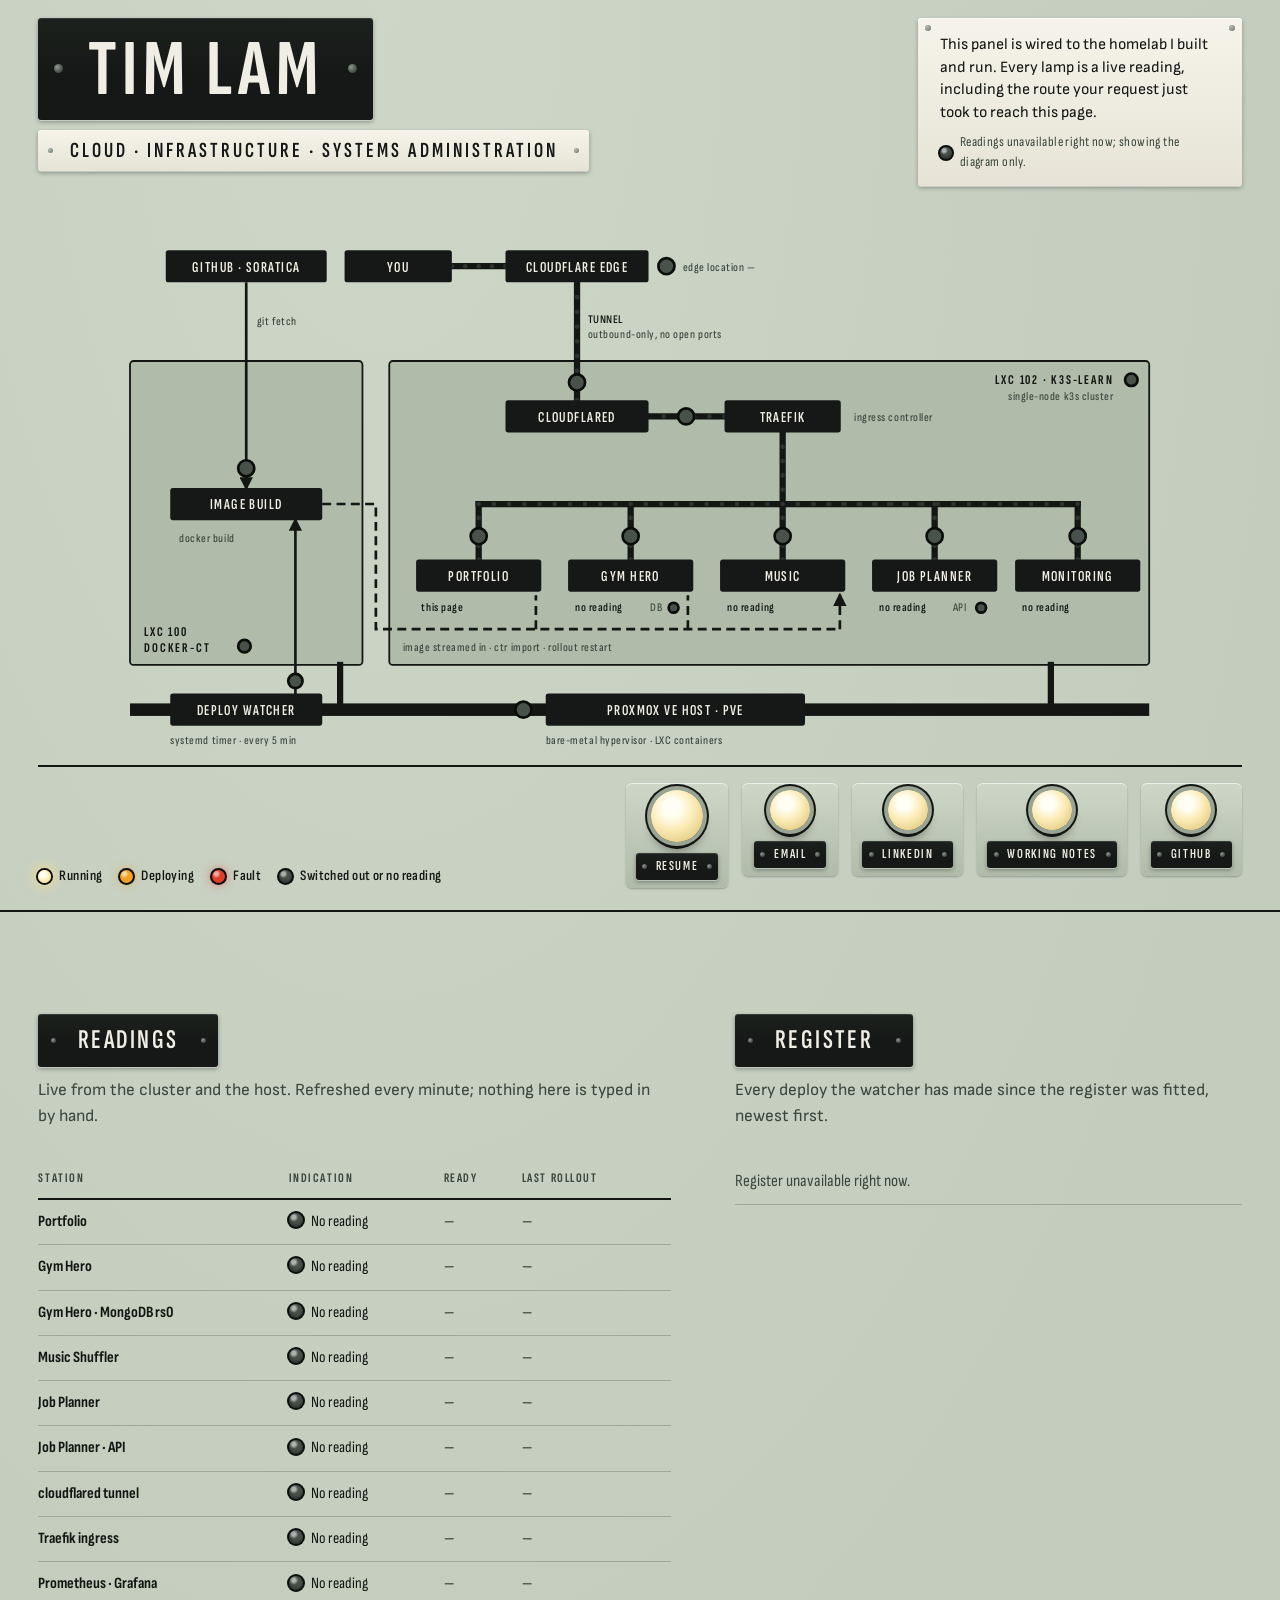
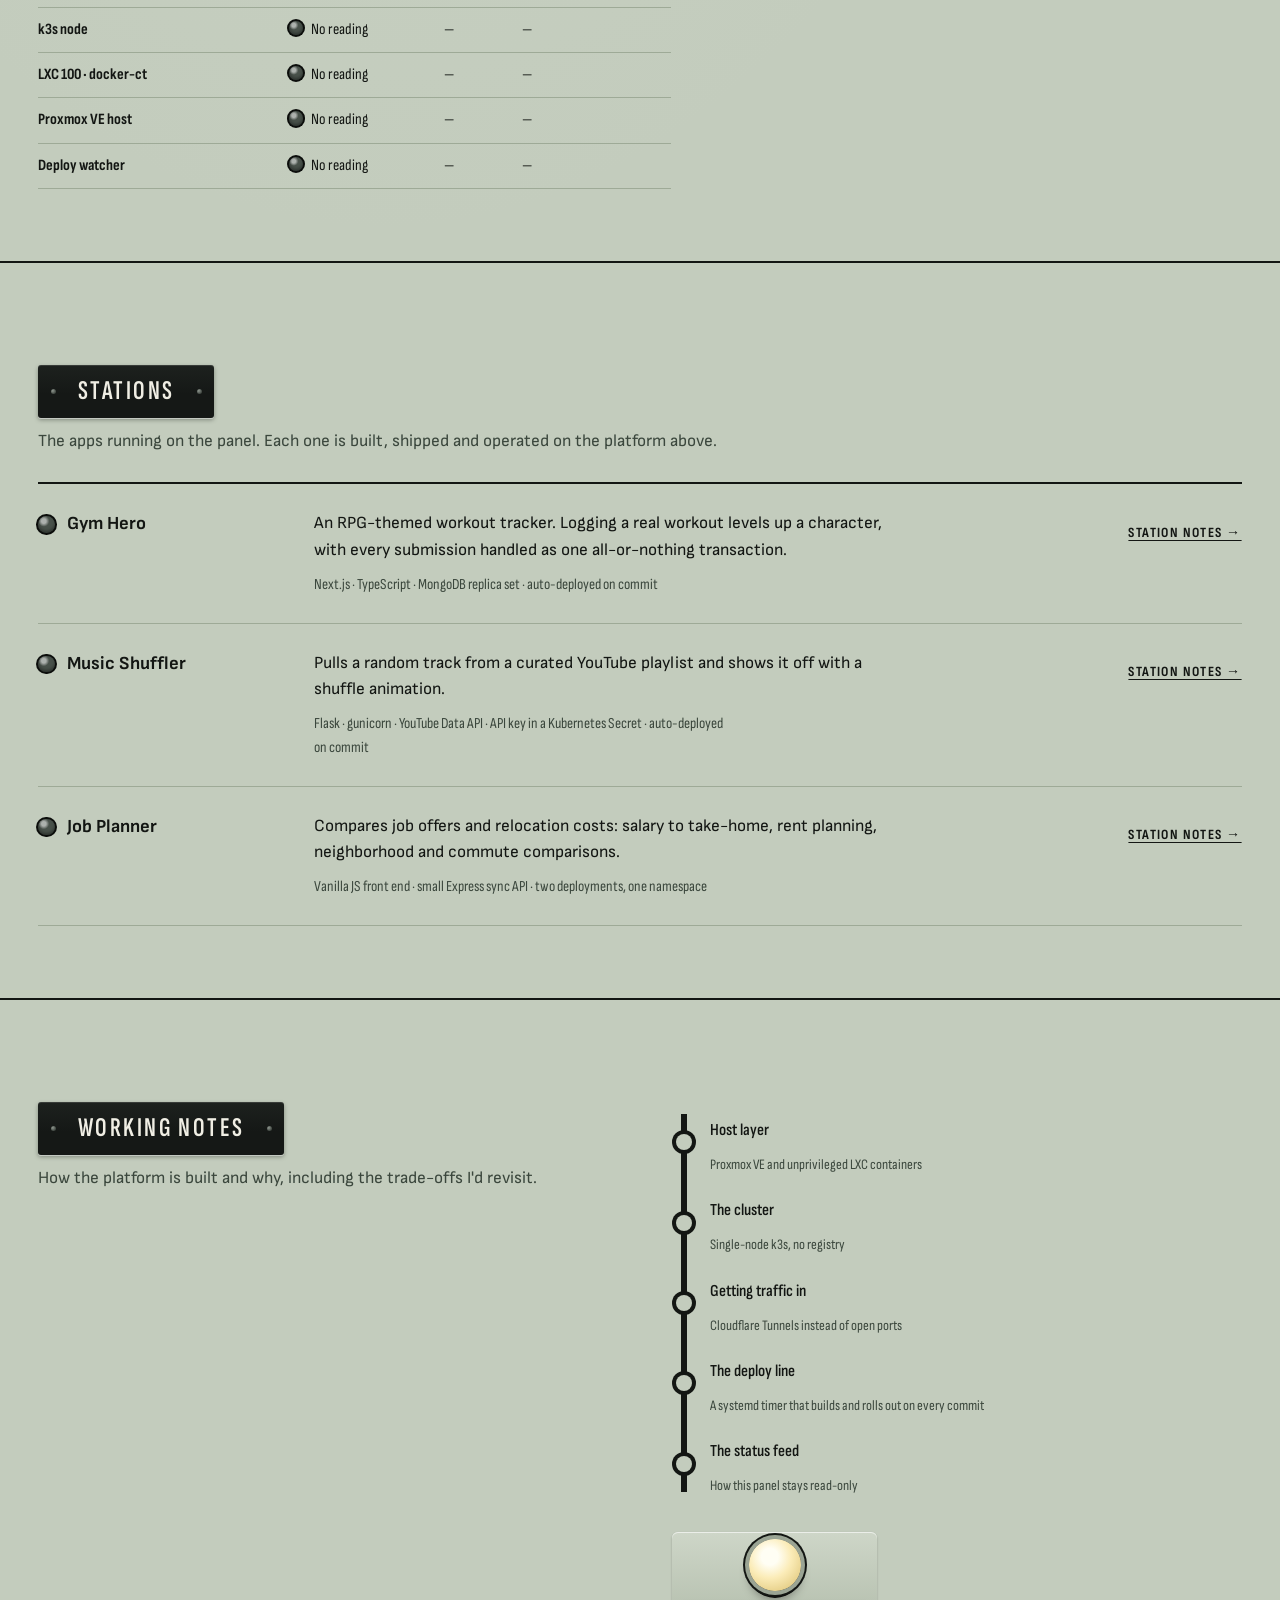
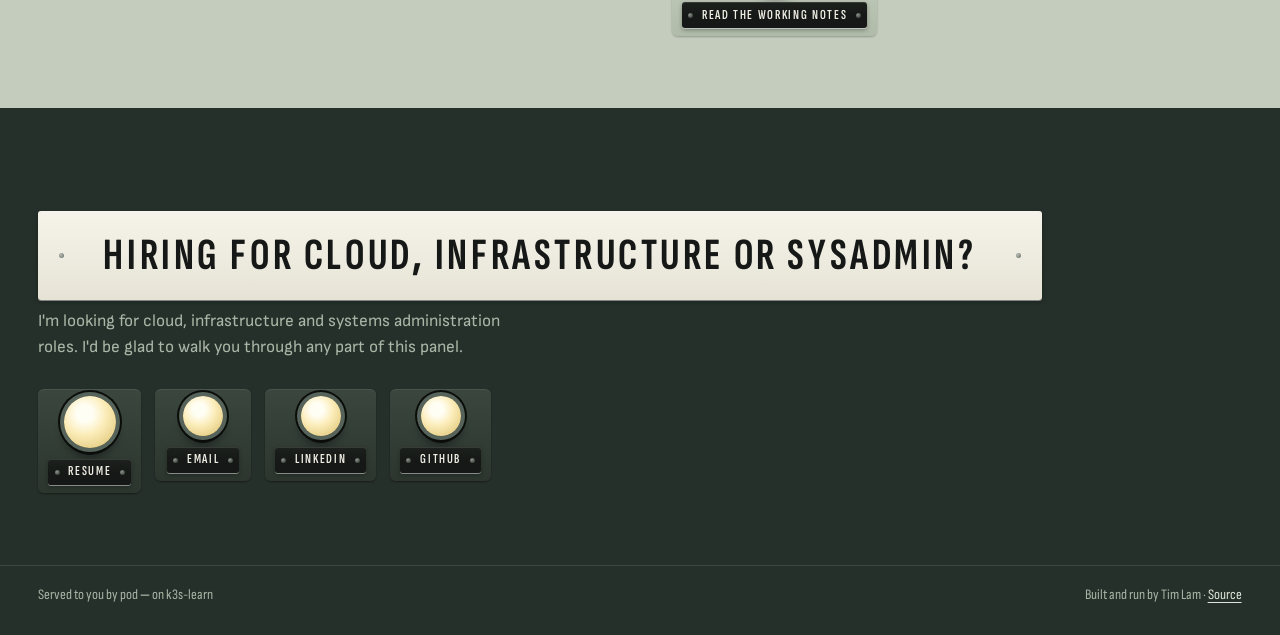
==== commit 6523c26d: "Add resume and make it the primary contact button Co-Authored-By: Claude Opus 5.5 <noreply@anthropic" ====
--- a/index.html
+++ b/index.html
@@ -197,8 +197,8 @@
     </ul>
     <!--email_off--><ul class="buttons" aria-label="Contact">
       <!-- Fill href and remove `hidden` once the asset/link exists. -->
-      <li hidden><a class="push" href="/assets/tim-lam-resume.pdf" hidden><span class="cap"></span><span class="plate">Resume</span></a></li>
-      <li><a class="push push--primary" href="mailto:timlam3535@gmail.com"><span class="cap"></span><span class="plate">Email</span></a></li>
+      <li><a class="push push--primary" href="/assets/tim-lam-resume.pdf?v=b38dd068" type="application/pdf"><span class="cap"></span><span class="plate">Resume</span></a></li>
+      <li><a class="push" href="mailto:timlam3535@gmail.com"><span class="cap"></span><span class="plate">Email</span></a></li>
       <li><a class="push" href="https://www.linkedin.com/in/timothy-lam-44b377155/"><span class="cap"></span><span class="plate">LinkedIn</span></a></li>
       <li><a class="push" href="/homelab.html"><span class="cap"></span><span class="plate">Working notes</span></a></li>
       <li><a class="push" href="https://github.com/Soratica"><span class="cap"></span><span class="plate">GitHub</span></a></li>
@@ -302,8 +302,8 @@
       <p>I'm looking for cloud, infrastructure and systems administration roles. I'd be glad to walk you through any part of this panel.</p>
     </div>
     <!--email_off--><ul class="buttons" aria-label="Contact">
-      <li hidden><a class="push" href="/assets/tim-lam-resume.pdf" hidden><span class="cap"></span><span class="plate">Resume</span></a></li>
-      <li><a class="push push--primary" href="mailto:timlam3535@gmail.com"><span class="cap"></span><span class="plate">Email</span></a></li>
+      <li><a class="push push--primary" href="/assets/tim-lam-resume.pdf?v=b38dd068" type="application/pdf"><span class="cap"></span><span class="plate">Resume</span></a></li>
+      <li><a class="push" href="mailto:timlam3535@gmail.com"><span class="cap"></span><span class="plate">Email</span></a></li>
       <li><a class="push" href="https://www.linkedin.com/in/timothy-lam-44b377155/"><span class="cap"></span><span class="plate">LinkedIn</span></a></li>
       <li><a class="push" href="https://github.com/Soratica"><span class="cap"></span><span class="plate">GitHub</span></a></li>
     </ul><!--/email_off-->
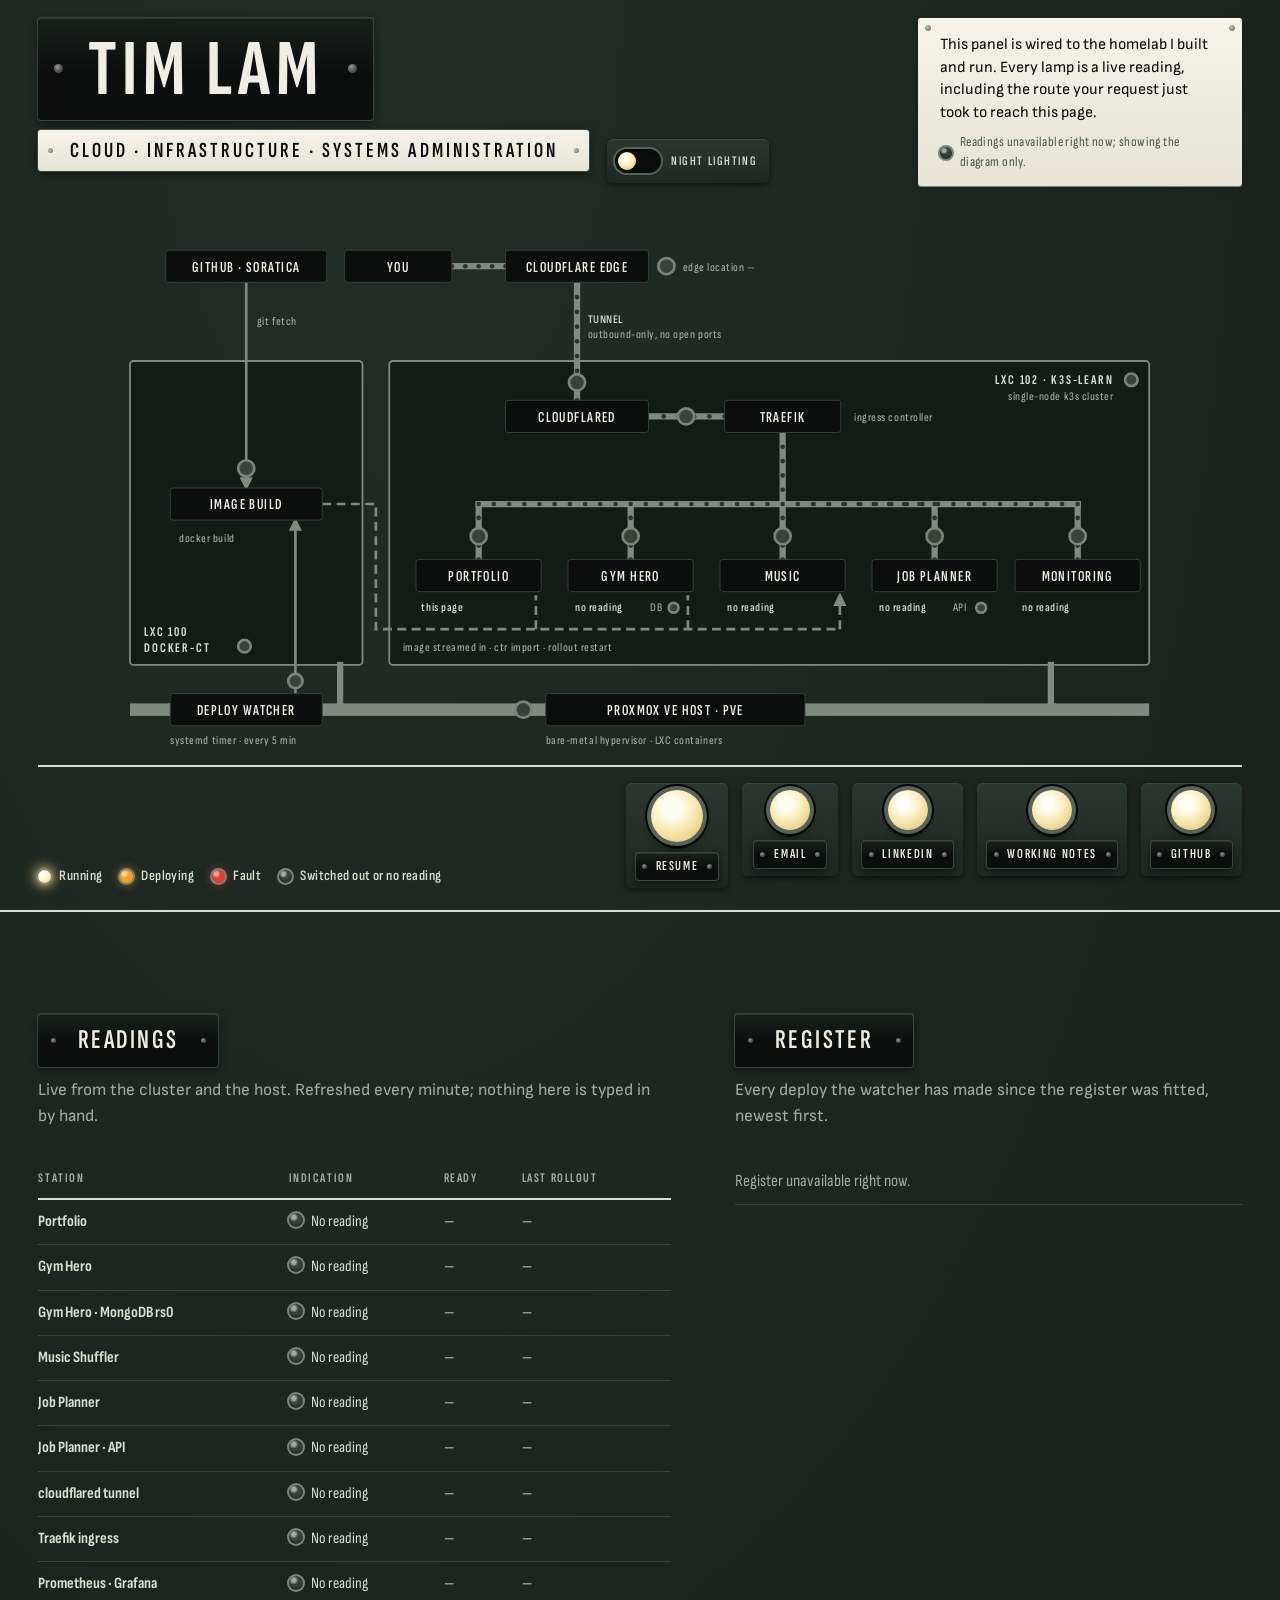
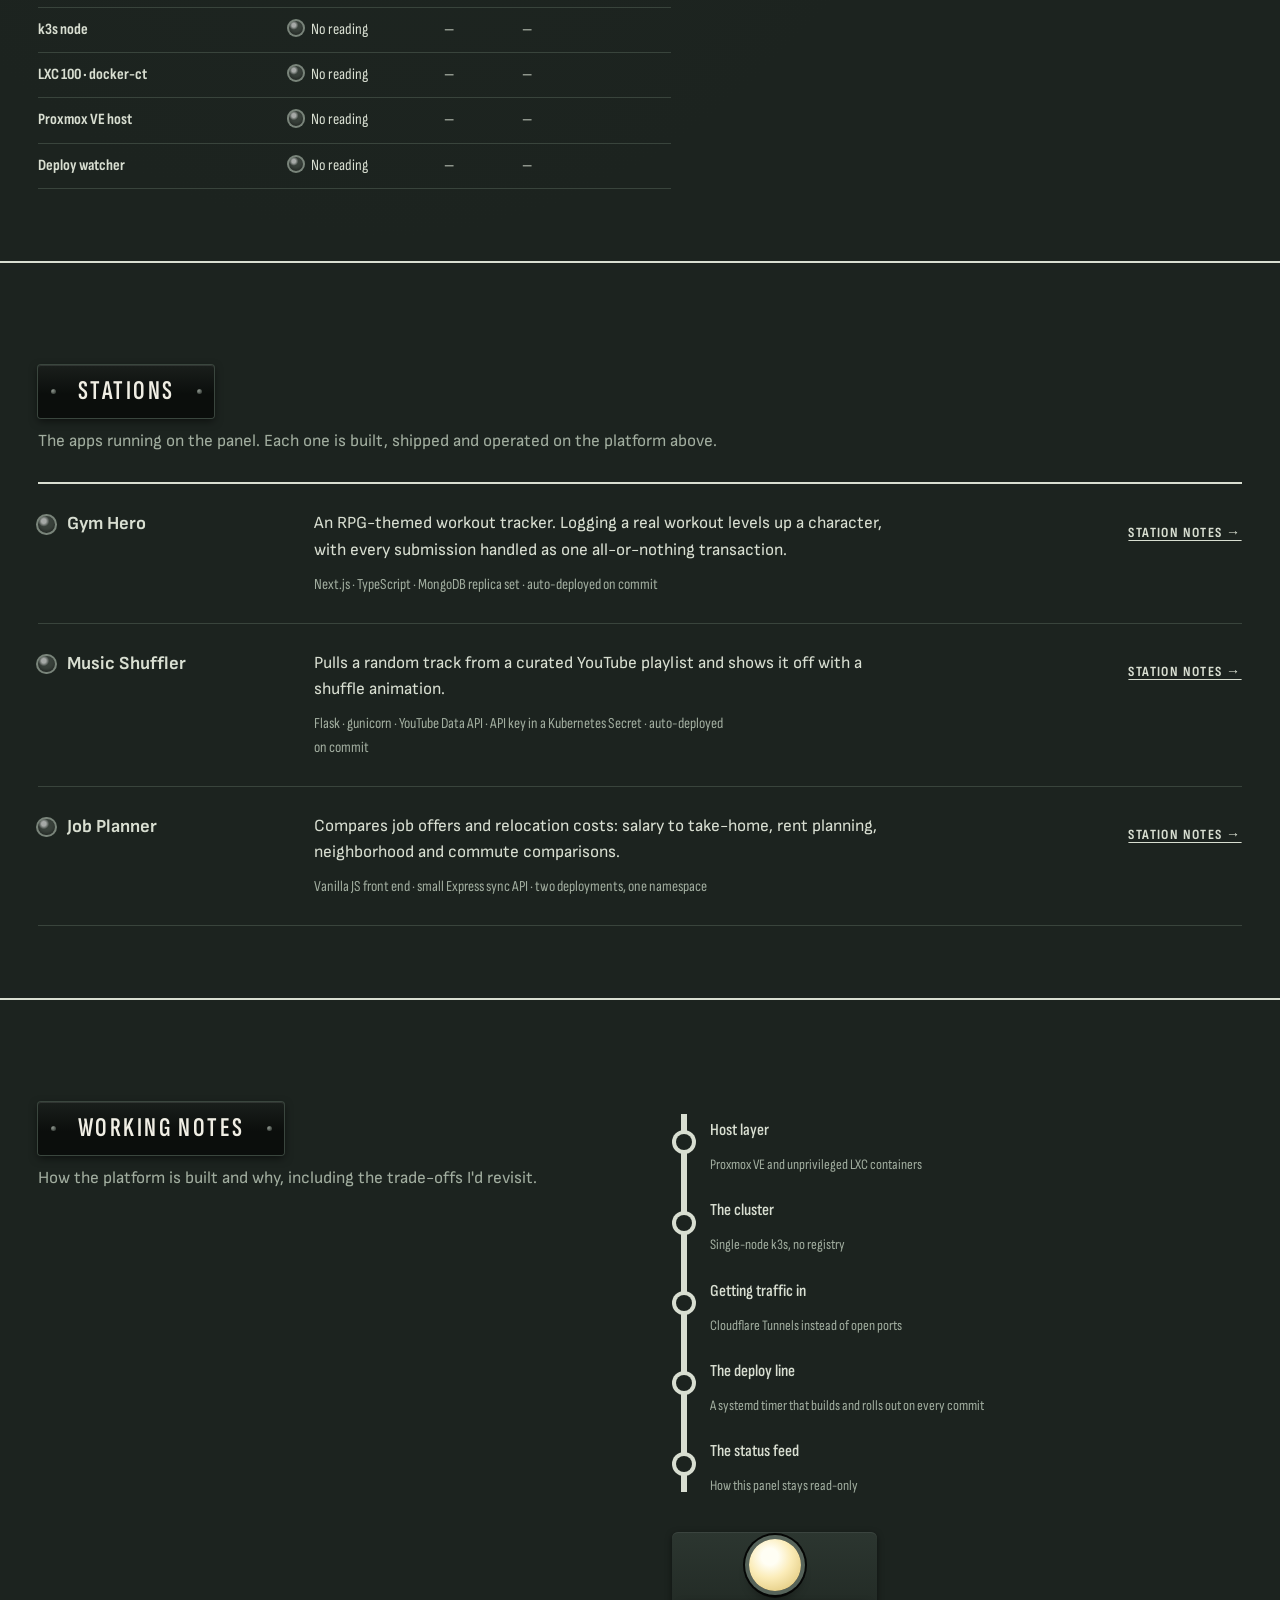
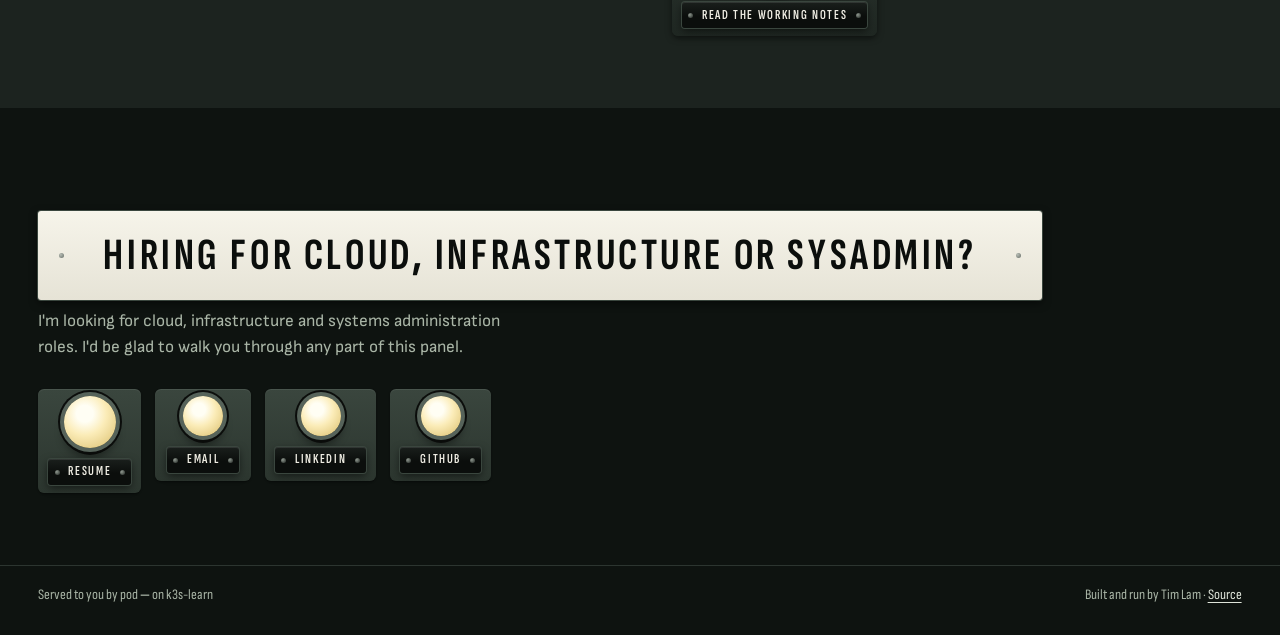
==== commit 7c34f8ea: "Add night lighting as the default theme with a day switch The panel now defaults to night lighting: " ====
--- a/index.html
+++ b/index.html
@@ -9,11 +9,12 @@
 <meta property="og:description" content="A live control panel for the homelab platform I built and run: Proxmox, LXC, k3s, Cloudflare Tunnels, automated deploys.">
 <meta property="og:type" content="website">
 <meta property="og:url" content="https://portfolio.timbacloudpanel.org/">
-<meta name="theme-color" content="#c3ccbd">
+<meta name="theme-color" content="#1c231f">
 <link rel="icon" href="/assets/favicon.svg" type="image/svg+xml">
 <link rel="preload" href="/assets/fonts/sofia-sans-extra-condensed.woff2" as="font" type="font/woff2" crossorigin>
-<link rel="stylesheet" href="/assets/panel.css?v=7864b7ee">
-<script src="/assets/panel.js?v=7864b7ee" defer></script>
+<script src="/assets/lighting.js?v=a2bc8cbc"></script>
+<link rel="stylesheet" href="/assets/panel.css?v=a2bc8cbc">
+<script src="/assets/panel.js?v=a2bc8cbc" defer></script>
 </head>
 <body data-page="home">
 <a class="skip" href="#main">Skip to content</a>
@@ -23,11 +24,13 @@
   <div class="panel-head">
     <div>
       <h1 id="who" class="plate title-plate">Tim Lam</h1>
-      <p class="plate role-plate">Cloud · Infrastructure · Systems Administration</p>
-    </div>
-    <div class="notice">
-      <p>This panel is wired to the homelab I built and run. Every lamp is a live reading, including the route your request just took to reach this page.</p>
-      <p class="feed" data-feed><span class="lamp" data-feed-lamp></span><span data-feed-text>Readings: connecting…</span></p>
+      <div class="role-row"><p class="plate role-plate">Cloud · Infrastructure · Systems Administration</p><button class="lighting" type="button" role="switch" aria-checked="true" aria-label="Night lighting"><span class="lighting-track" aria-hidden="true"><span class="lighting-lever"></span></span><span class="lighting-text">Night lighting</span></button></div>
+    </div>
+    <div class="panel-aside">
+      <div class="notice">
+        <p>This panel is wired to the homelab I built and run. Every lamp is a live reading, including the route your request just took to reach this page.</p>
+        <p class="feed" data-feed><span class="lamp" data-feed-lamp></span><span data-feed-text>Readings: connecting…</span></p>
+      </div>
     </div>
   </div>
 
--- a/assets/panel.css
+++ b/assets/panel.css
@@ -19,10 +19,60 @@
   font-display: swap;
 }
 
+/* Night lighting (default). Day lighting overrides below via [data-theme="light"]. */
 :root {
+  color-scheme: dark;
+
+  /* enamel under night lighting */
+  --enamel: #1c231f;
+  --enamel-hi: #232c27;
+  --enamel-deep: #141a16;
+  --enamel-shade: #39443c;
+  --cabinet: #0e1310;
+  --cabinet-ink: #dfe5da;
+  --cabinet-dim: #a9b5a6;
+
+  /* paint + engraving */
+  --ink: #d8ded1;
+  --ink-dim: #a1ad9f;
+  --plate: #0b0e0c;
+  --plate-hi: #1a1f1c;
+  --plate-hover: #2a322d;
+  --plate-shadow: inset 0 1px 0 rgba(255, 255, 255, 0.1), 0 0 0 1px #3a463e, 0 3px 8px rgba(0, 0, 0, 0.55);
+  --engrave: #f0eee4;
+  --engrave-dim: #b9c0b3;
+  --notice: #f7f7f1;
+
+  /* lamp lenses */
+  --lamp-white: #ffe7a1;
+  --lamp-amber: #f4a21f;
+  --lamp-red: #e23d2b;
+  --lamp-off: #39413b;
+  --lamp-rim: #79847a;
+  --rl-off: #2b332e;
+  --track: #7f8a80;
+
+  /* push-button hardware */
+  --push-hi: #2c3630;
+  --push-lo: #1f2722;
+  --push-edge: inset 0 1px 0 rgba(255, 255, 255, 0.07), 0 2px 6px rgba(0, 0, 0, 0.5);
+  --cap-bezel: #56635a;
+  --cap-ring: #050605;
+  --foot-rule: #2c3530;
+
+  --focus: #f4a21f;
+  --f-plate: "Sofia Sans Extra Condensed", "Arial Narrow", sans-serif;
+  --f-label: "Sofia Sans Condensed", "Arial Narrow", sans-serif;
+  --f-body: "Sofia Sans", system-ui, sans-serif;
+
+  --gutter: clamp(16px, 3vw, 40px);
+  --measure: 68ch;
+}
+
+
+/* Day lighting */
+:root[data-theme="light"] {
   color-scheme: light;
-
-  /* stove enamel */
   --enamel: #c3ccbd;
   --enamel-hi: #ced6c8;
   --enamel-deep: #b0bba9;
@@ -30,30 +80,22 @@
   --cabinet: #26302a;
   --cabinet-ink: #dfe5da;
   --cabinet-dim: #a9b5a6;
-
-  /* paint + engraving */
   --ink: #131613;
   --ink-dim: #3b473d;
   --plate: #151816;
-  --engrave: #f0eee4;
-  --engrave-dim: #b9c0b3;
-  --notice: #f7f7f1;
-
-  /* lamp lenses */
-  --lamp-white: #ffe7a1;
-  --lamp-amber: #f4a21f;
-  --lamp-red: #e23d2b;
+  --plate-hi: #1d211e;
+  --plate-hover: #2c332e;
+  --plate-shadow: inset 0 1px 0 rgba(255, 255, 255, 0.12), 0 1px 0 rgba(255, 255, 255, 0.45), 0 2px 4px rgba(10, 14, 10, 0.35);
   --lamp-off: #48514a;
   --lamp-rim: #0b0d0b;
-
-  --focus: #f4a21f;
-
-  --f-plate: "Sofia Sans Extra Condensed", "Arial Narrow", sans-serif;
-  --f-label: "Sofia Sans Condensed", "Arial Narrow", sans-serif;
-  --f-body: "Sofia Sans", system-ui, sans-serif;
-
-  --gutter: clamp(16px, 3vw, 40px);
-  --measure: 68ch;
+  --rl-off: #2d342f;
+  --track: #131613;
+  --push-hi: #ced6c8;
+  --push-lo: #b0bba9;
+  --push-edge: inset 0 1px 0 rgba(255, 255, 255, 0.6), 0 1px 2px rgba(0, 0, 0, 0.25);
+  --cap-bezel: #9aa494;
+  --cap-ring: #131613;
+  --foot-rule: #3b473f;
 }
 
 *, *::before, *::after { box-sizing: border-box; }
@@ -115,7 +157,7 @@
   --pad-x: 0.9em;
   position: relative;
   display: inline-block;
-  background: linear-gradient(180deg, #1d211e 0%, var(--plate) 55%);
+  background: linear-gradient(180deg, var(--plate-hi) 0%, var(--plate) 55%);
   color: var(--engrave);
   font-family: var(--f-plate);
   font-weight: 600;
@@ -124,10 +166,7 @@
   line-height: 1.1;
   padding: 0.42em calc(var(--pad-x) + 0.55em);
   border-radius: 3px;
-  box-shadow:
-    inset 0 1px 0 rgba(255, 255, 255, 0.12),
-    0 1px 0 rgba(255, 255, 255, 0.45),
-    0 2px 4px rgba(10, 14, 10, 0.35);
+  box-shadow: var(--plate-shadow);
 }
 /* plate fixing screws */
 .plate::before, .plate::after {
@@ -276,7 +315,7 @@
   font-family: var(--f-label);
   font-size: 0.85rem;
   letter-spacing: 0.03em;
-  color: var(--ink-dim);
+  color: #4b574d;
   display: flex;
   gap: 8px;
   align-items: center;
@@ -286,12 +325,13 @@
 .diagram svg { display: block; width: 100%; height: auto; max-height: max(440px, calc(100svh - 360px)); margin-inline: auto; overflow: visible; }
 
 /* svg paint */
-.d-cubicle { fill: var(--enamel-deep); stroke: var(--ink); stroke-width: 2; }
-.d-track { fill: none; stroke: var(--ink); stroke-width: 7; stroke-linecap: square; stroke-linejoin: miter; }
-.d-deploy { fill: none; stroke: var(--ink); stroke-width: 3; stroke-dasharray: 10 6; }
-.d-feed { fill: none; stroke: var(--ink); stroke-width: 3; }
-.d-bus { fill: var(--ink); }
-.d-plate { fill: var(--plate); }
+.d-cubicle { fill: var(--enamel-deep); stroke: var(--track); stroke-width: 2; }
+.d-track { fill: none; stroke: var(--track); stroke-width: 7; stroke-linecap: square; stroke-linejoin: miter; }
+.d-deploy { fill: none; stroke: var(--track); stroke-width: 3; stroke-dasharray: 10 6; }
+.d-feed { fill: none; stroke: var(--track); stroke-width: 3; }
+.d-bus { fill: var(--track); }
+.d-plate { fill: var(--plate); stroke: var(--enamel-shade); stroke-width: 1; }
+:root[data-theme="light"] .d-plate { stroke: none; }
 .d-plate-text {
   fill: var(--engrave);
   font-family: var(--f-plate);
@@ -315,7 +355,7 @@
   font-size: 15px;
   letter-spacing: 2px;
 }
-.d-arrow { fill: var(--ink); }
+.d-arrow { fill: var(--track); }
 
 .d-lamp { fill: var(--lamp-off); stroke: var(--lamp-rim); stroke-width: 3; transition: fill 0.4s ease; }
 [data-state="running"] > .d-lamp { fill: #ffeaa8; filter: url(#glow-white); }
@@ -323,13 +363,13 @@
 [data-state="down"] > .d-lamp { fill: var(--lamp-red); filter: url(#glow-red); }
 @keyframes svgflash { 50% { fill: #6b4a16; filter: none; } }
 
-.d-rl { fill: #2d342f; transition: fill 0.25s ease; }
+.d-rl { fill: var(--rl-off); transition: fill 0.25s ease; }
 .d-rl.on { fill: #fff3c8; filter: url(#glow-white); }
 .d-rl.trace { fill: var(--lamp-amber); }
 
 a.stn { cursor: pointer; }
 a.stn .d-plate { transition: fill 0.2s ease; }
-a.stn:hover .d-plate, a.stn:focus-visible .d-plate { fill: #2c332e; }
+a.stn:hover .d-plate, a.stn:focus-visible .d-plate { fill: var(--plate-hover); }
 a.stn:focus { outline: none; }
 a.stn:focus-visible .d-plate { stroke: var(--focus); stroke-width: 3; }
 
@@ -381,16 +421,16 @@
   padding: 10px 10px 8px;
   text-decoration: none;
   border-radius: 6px;
-  background: linear-gradient(180deg, var(--enamel-hi), var(--enamel-deep));
-  box-shadow: inset 0 1px 0 rgba(255, 255, 255, 0.6), 0 1px 2px rgba(0, 0, 0, 0.25);
+  background: linear-gradient(180deg, var(--push-hi), var(--push-lo));
+  box-shadow: var(--push-edge);
 }
 .push .cap {
   width: 40px; height: 40px;
   border-radius: 50%;
   background: radial-gradient(circle at 40% 34%, #fffef4 0 18%, #fbecb8 46%, #d9bd6a 100%);
   box-shadow:
-    0 0 0 4px #9aa494,
-    0 0 0 6px var(--ink),
+    0 0 0 4px var(--cap-bezel),
+    0 0 0 6px var(--cap-ring),
     0 5px 0 2px #0b0d0b,
     0 9px 10px rgba(0, 0, 0, 0.35);
   transform: translateY(-3px);
@@ -398,8 +438,8 @@
 }
 .push--primary .cap { width: 52px; height: 52px; }
 .push .plate { font-size: 0.86rem; letter-spacing: 0.12em; }
-.push:hover .cap { background: radial-gradient(circle at 38% 32%, #fffef2 0%, var(--lamp-white) 50%, #d8c98d 100%); box-shadow: 0 0 0 4px #9aa494, 0 0 0 6px var(--ink), 0 5px 0 2px #0b0d0b, 0 0 18px 4px rgba(255, 244, 200, 0.75); }
-.push:active .cap { transform: translateY(1px); box-shadow: 0 0 0 4px #9aa494, 0 0 0 6px var(--ink), 0 1px 0 1px #0b0d0b; }
+.push:hover .cap { background: radial-gradient(circle at 38% 32%, #fffef2 0%, var(--lamp-white) 50%, #d8c98d 100%); box-shadow: 0 0 0 4px var(--cap-bezel), 0 0 0 6px var(--cap-ring), 0 5px 0 2px #0b0d0b, 0 0 18px 4px rgba(255, 244, 200, 0.75); }
+.push:active .cap { transform: translateY(1px); box-shadow: 0 0 0 4px var(--cap-bezel), 0 0 0 6px var(--cap-ring), 0 1px 0 1px #0b0d0b; }
 .push:focus-visible { outline-offset: 4px; }
 .push[hidden] { display: none; }
 
@@ -531,7 +571,7 @@
   font-family: var(--f-label);
   font-size: 0.9rem;
   padding-block: 18px 28px;
-  border-top: 1px solid #3b473f;
+  border-top: 1px solid var(--foot-rule);
 }
 .foot .wrap { display: flex; flex-wrap: wrap; justify-content: space-between; gap: 8px 24px; }
 .foot a { color: var(--cabinet-ink); }
@@ -808,3 +848,45 @@
 @media (max-width: 900px) {
   .station-head { grid-template-columns: minmax(0, 1fr); }
 }
+
+/* lighting switch (night / day rocker) */
+.lighting {
+  display: inline-flex;
+  align-items: center;
+  gap: 10px;
+  min-height: 44px;
+  padding: 6px 12px 6px 8px;
+  border: 0;
+  border-radius: 6px;
+  background: linear-gradient(180deg, var(--push-hi), var(--push-lo));
+  box-shadow: var(--push-edge);
+  color: var(--ink);
+  font: 600 0.82rem/1 var(--f-plate);
+  letter-spacing: 0.12em;
+  text-transform: uppercase;
+  cursor: pointer;
+}
+.lighting-track {
+  position: relative;
+  width: 46px; height: 24px;
+  border-radius: 12px;
+  background: var(--plate);
+  box-shadow: inset 0 2px 3px rgba(0, 0, 0, 0.6), 0 0 0 2px var(--cap-bezel);
+}
+.lighting-lever {
+  position: absolute;
+  top: 3px; left: 3px;
+  width: 18px; height: 18px;
+  border-radius: 50%;
+  background: radial-gradient(circle at 40% 34%, #fffef4 0 18%, #fbecb8 46%, #d9bd6a 100%);
+  box-shadow: 0 1px 2px rgba(0, 0, 0, 0.6);
+  transition: transform 0.18s cubic-bezier(0.2, 0.8, 0.2, 1);
+}
+.lighting[aria-checked="false"] .lighting-lever { transform: translateX(22px); }
+.lighting:hover .lighting-track { box-shadow: inset 0 2px 3px rgba(0, 0, 0, 0.6), 0 0 0 2px var(--cap-bezel), 0 0 10px rgba(255, 222, 130, 0.35); }
+.role-row { display: flex; flex-wrap: wrap; align-items: center; gap: 12px 18px; margin-top: 10px; }
+.role-row .role-plate { margin-top: 0; }
+@media (max-width: 480px) {
+  .topbar .lighting { padding-inline: 8px; }
+  .topbar .lighting-text { display: none; }
+}
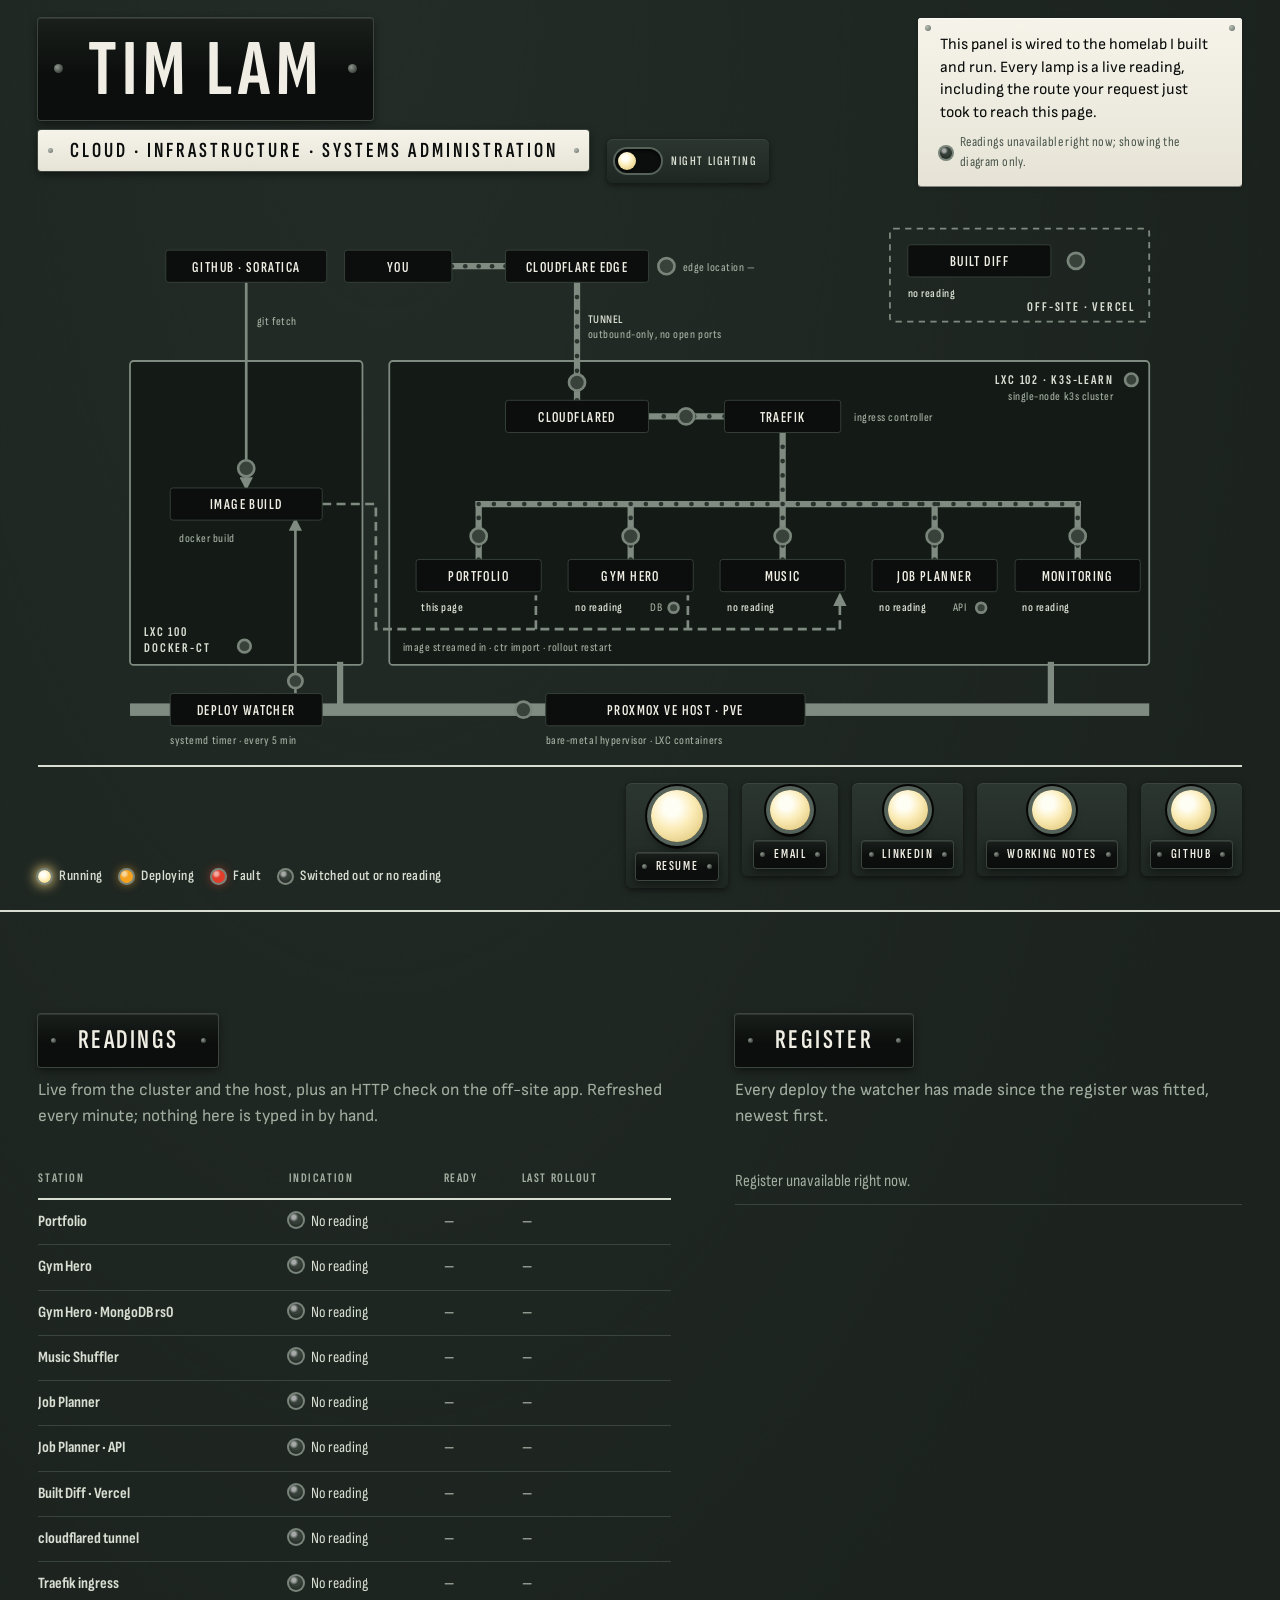
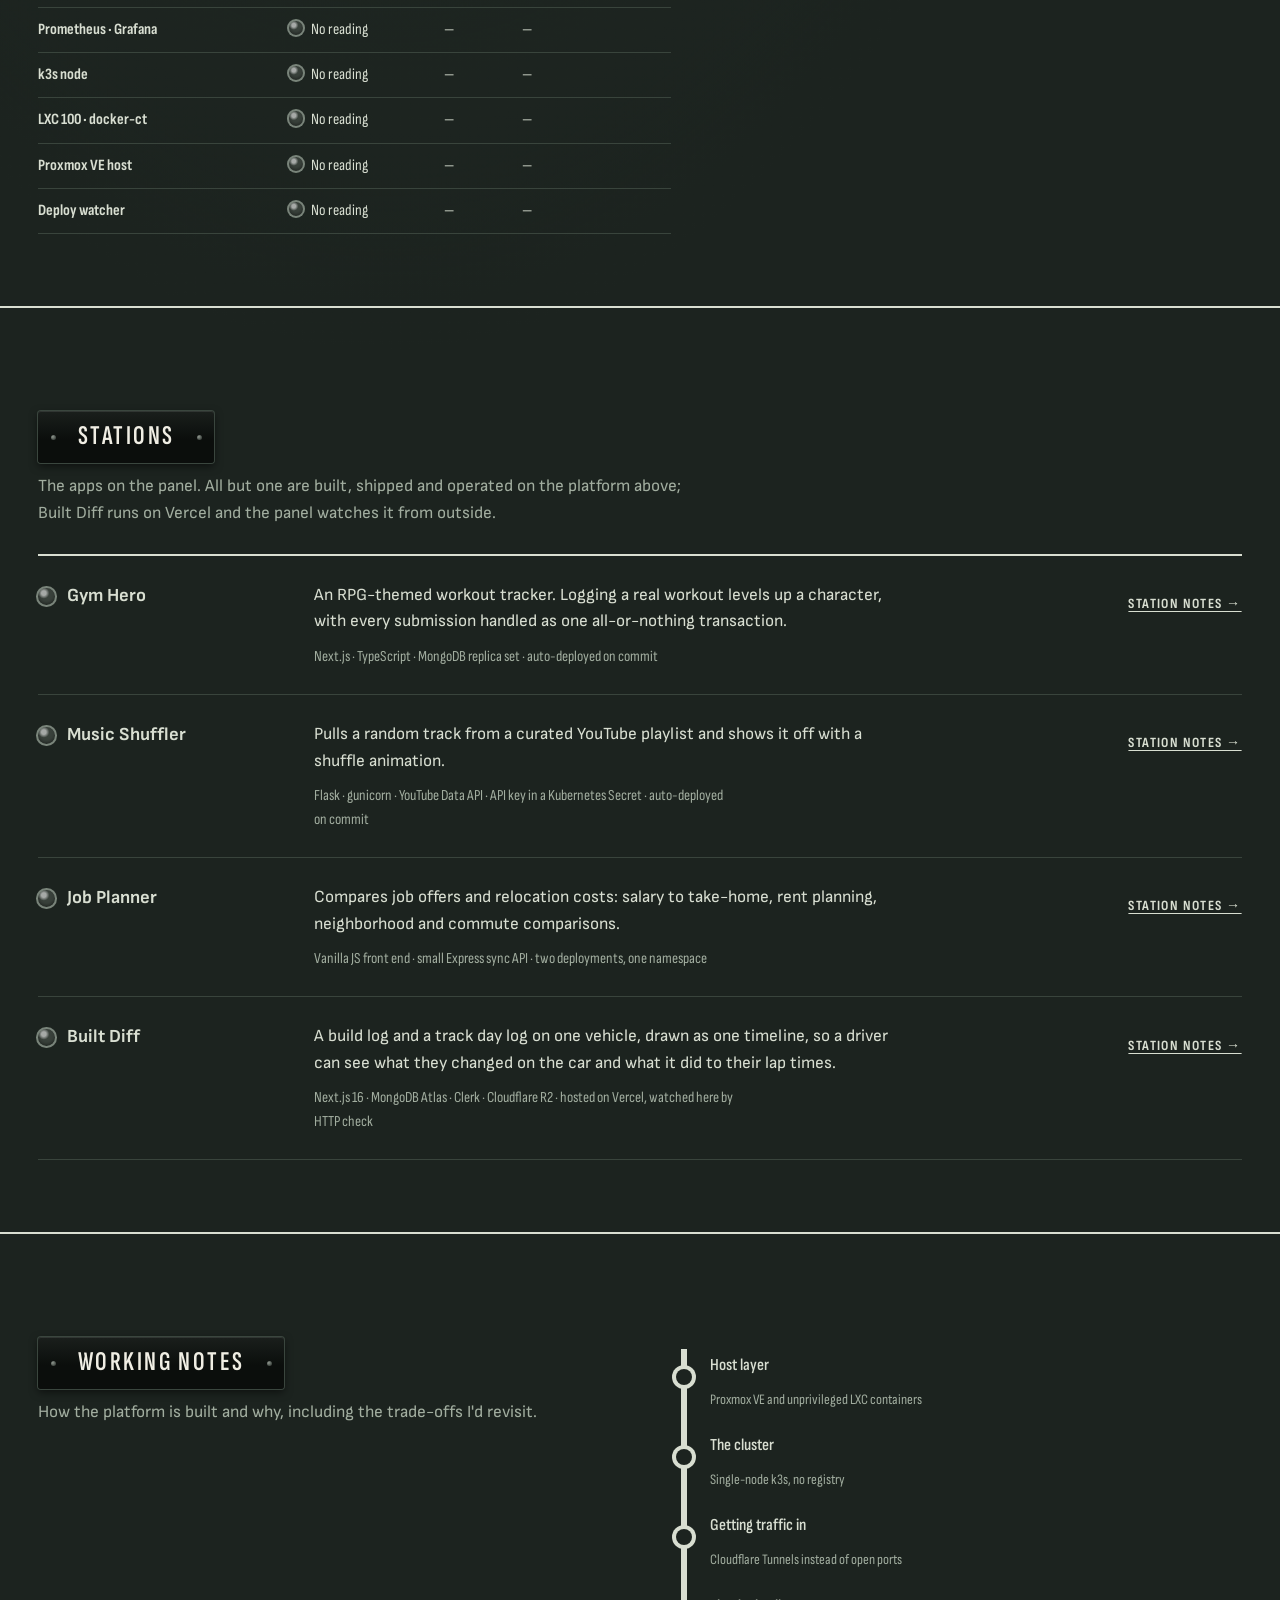
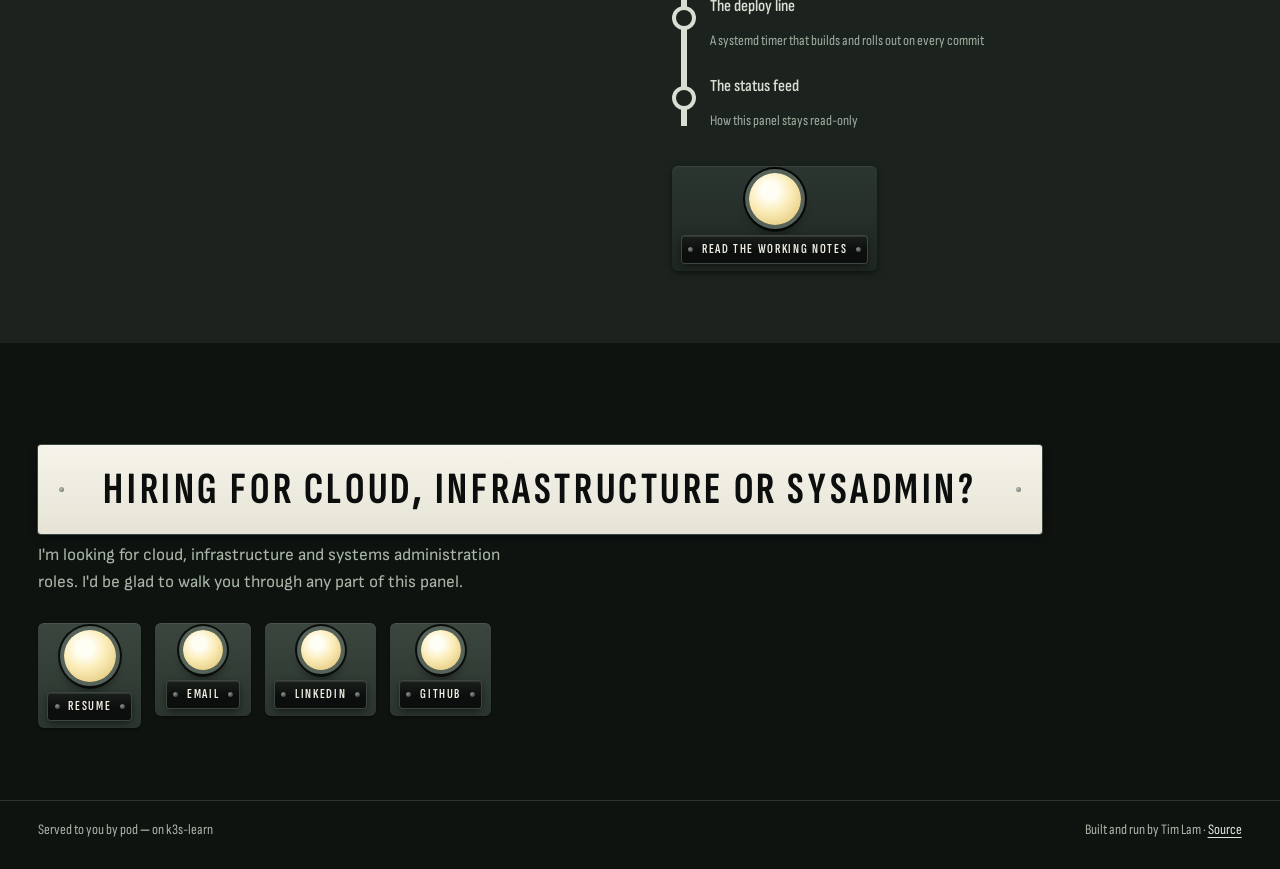
==== commit 34f4c31a: "Add Built Diff as an off-site station watched by HTTP check Built Diff runs on Vercel, not k3s-learn" ====
--- a/index.html
+++ b/index.html
@@ -12,9 +12,9 @@
 <meta name="theme-color" content="#1c231f">
 <link rel="icon" href="/assets/favicon.svg" type="image/svg+xml">
 <link rel="preload" href="/assets/fonts/sofia-sans-extra-condensed.woff2" as="font" type="font/woff2" crossorigin>
-<script src="/assets/lighting.js?v=a2bc8cbc"></script>
-<link rel="stylesheet" href="/assets/panel.css?v=a2bc8cbc">
-<script src="/assets/panel.js?v=a2bc8cbc" defer></script>
+<script src="/assets/lighting.js?v=eb212f67"></script>
+<link rel="stylesheet" href="/assets/panel.css?v=eb212f67">
+<script src="/assets/panel.js?v=eb212f67" defer></script>
 </head>
 <body data-page="home">
 <a class="skip" href="#main">Skip to content</a>
@@ -24,7 +24,7 @@
   <div class="panel-head">
     <div>
       <h1 id="who" class="plate title-plate">Tim Lam</h1>
-      <div class="role-row"><p class="plate role-plate">Cloud · Infrastructure · Systems Administration</p><button class="lighting" type="button" role="switch" aria-checked="true" aria-label="Night lighting"><span class="lighting-track" aria-hidden="true"><span class="lighting-lever"></span></span><span class="lighting-text">Night lighting</span></button></div>
+      <div class="role-row"><p class="plate role-plate">Cloud · Infrastructure · Systems Administration</p><button class="lighting" type="button" role="switch" aria-checked="true"><span class="lighting-track" aria-hidden="true"><span class="lighting-lever"></span></span><span class="lighting-text">Night lighting</span></button></div>
     </div>
     <div class="panel-aside">
       <div class="notice">
@@ -94,6 +94,16 @@
         <rect class="d-plate" x="70" y="46" width="180" height="36" rx="3"/>
         <text class="d-plate-text" x="160" y="65" text-anchor="middle" dominant-baseline="central">GITHUB · SORATICA</text>
       </g>
+
+      <!-- off-site: not on the platform, watched by HTTP check -->
+      <rect class="d-cubicle d-cubicle--offsite" x="880" y="22" width="290" height="104" rx="4"/>
+      <text class="d-cubicle-label" x="1154" y="114" text-anchor="end">OFF-SITE · VERCEL</text>
+      <g data-stn="builtdiff" data-state="nodata" aria-hidden="true"><circle class="d-lamp" cx="1088" cy="58" r="9"/></g>
+      <a class="stn" href="/projects/builtdiff.html" data-stn-link="builtdiff" aria-label="Built Diff, off-site on Vercel: no reading yet">
+        <rect class="d-plate" x="900" y="40" width="160" height="36" rx="3"/>
+        <text class="d-plate-text" x="980" y="59" text-anchor="middle" dominant-baseline="central">BUILT DIFF</text>
+      </a>
+      <text class="d-label" x="900" y="98" data-reading="builtdiff">—</text>
 
       <!-- docker-ct -->
       <g data-stn="build" data-state="nodata" aria-hidden="true"><circle class="d-lamp" cx="160" cy="290" r="9"/></g>
@@ -184,6 +194,8 @@
     <li data-stn="music" data-state="nodata"><span class="lamp"></span><a href="/projects/music.html"><span class="plate plate--bare">Music Shuffler</span></a><span class="sub" data-reading="music">—</span></li>
     <li data-stn="job-planner" data-state="nodata"><span class="lamp"></span><a href="/projects/job-planner.html"><span class="plate plate--bare">Job Planner</span></a><span class="sub" data-reading="job-planner">—</span></li>
     <li data-stn="monitoring" data-state="nodata"><span class="lamp"></span><a href="/homelab.html#capacity"><span class="plate plate--bare">Monitoring</span></a><span class="sub" data-reading="monitoring">—</span></li>
+    <li class="group" aria-hidden="true">Off-site, watched by HTTP check</li>
+    <li data-stn="builtdiff" data-state="nodata"><span class="lamp"></span><a href="/projects/builtdiff.html"><span class="plate plate--bare">Built Diff</span></a><span class="sub" data-reading="builtdiff">—</span></li>
     <li class="group" aria-hidden="true">Deploy line and host</li>
     <li data-stn="watcher" data-state="nodata"><span class="lamp"></span><a href="/homelab.html#deploy-line"><span class="plate plate--bare">Deploy watcher</span></a><span class="sub">GitHub → build → import → rollout</span></li>
     <li data-stn="docker-ct" data-state="nodata"><span class="lamp"></span><span class="plate plate--bare">LXC 100 · docker-ct</span><span class="sub">image builds</span></li>
@@ -213,7 +225,7 @@
   <div class="wrap two-up">
     <div>
       <h2 id="readings-h" class="plate section-plate">Readings</h2>
-      <p class="section-sub">Live from the cluster and the host. Refreshed every minute; nothing here is typed in by hand.</p>
+      <p class="section-sub">Live from the cluster and the host, plus an HTTP check on the off-site app. Refreshed every minute; nothing here is typed in by hand.</p>
       <table class="readings">
         <caption class="sr-only">Current indication for every station on the panel</caption>
         <thead>
@@ -226,6 +238,7 @@
           <tr data-stn="music" data-state="nodata"><th scope="row">Music Shuffler</th><td class="ind"><span class="lamp"></span><span data-ind>No reading</span></td><td class="num" data-ready>—</td><td class="num hide-sm" data-rollout>—</td></tr>
           <tr data-stn="job-planner" data-state="nodata"><th scope="row">Job Planner</th><td class="ind"><span class="lamp"></span><span data-ind>No reading</span></td><td class="num" data-ready>—</td><td class="num hide-sm" data-rollout>—</td></tr>
           <tr data-stn="job-planner-api" data-state="nodata"><th scope="row">Job Planner · API</th><td class="ind"><span class="lamp"></span><span data-ind>No reading</span></td><td class="num" data-ready>—</td><td class="num hide-sm" data-rollout>—</td></tr>
+          <tr data-stn="builtdiff" data-state="nodata"><th scope="row">Built Diff · Vercel</th><td class="ind"><span class="lamp"></span><span data-ind>No reading</span></td><td class="num" data-ready>—</td><td class="num hide-sm" data-rollout>—</td></tr>
           <tr data-stn="cloudflared" data-state="nodata"><th scope="row">cloudflared tunnel</th><td class="ind"><span class="lamp"></span><span data-ind>No reading</span></td><td class="num" data-ready>—</td><td class="num hide-sm" data-rollout>—</td></tr>
           <tr data-stn="traefik" data-state="nodata"><th scope="row">Traefik ingress</th><td class="ind"><span class="lamp"></span><span data-ind>No reading</span></td><td class="num" data-ready>—</td><td class="num hide-sm" data-rollout>—</td></tr>
           <tr data-stn="monitoring" data-state="nodata"><th scope="row">Prometheus · Grafana</th><td class="ind"><span class="lamp"></span><span data-ind>No reading</span></td><td class="num" data-ready>—</td><td class="num hide-sm" data-rollout>—</td></tr>
@@ -249,7 +262,7 @@
 <section class="band" aria-labelledby="stations-h">
   <div class="wrap">
     <h2 id="stations-h" class="plate section-plate">Stations</h2>
-    <p class="section-sub">The apps running on the panel. Each one is built, shipped and operated on the platform above.</p>
+    <p class="section-sub">The apps on the panel. All but one are built, shipped and operated on the platform above; Built Diff runs on Vercel and the panel watches it from outside.</p>
     <ul class="schedule">
       <li data-stn="gymhero" data-state="nodata">
         <h3><span class="lamp"></span><a href="/projects/gymhero.html">Gym Hero</a></h3>
@@ -275,6 +288,14 @@
         </div>
         <a class="go" href="/projects/job-planner.html">Station notes →</a>
       </li>
+      <li data-stn="builtdiff" data-state="nodata">
+        <h3><span class="lamp"></span><a href="/projects/builtdiff.html">Built Diff</a></h3>
+        <div>
+          <p>A build log and a track day log on one vehicle, drawn as one timeline, so a driver can see what they changed on the car and what it did to their lap times.</p>
+          <p class="facts">Next.js 16 · MongoDB Atlas · Clerk · Cloudflare R2 · hosted on Vercel, watched here by HTTP check</p>
+        </div>
+        <a class="go" href="/projects/builtdiff.html">Station notes →</a>
+      </li>
     </ul>
   </div>
 </section>
--- a/assets/panel.css
+++ b/assets/panel.css
@@ -326,6 +326,8 @@
 
 /* svg paint */
 .d-cubicle { fill: var(--enamel-deep); stroke: var(--track); stroke-width: 2; }
+/* Off the platform: dashed, so it never reads as another container. */
+.d-cubicle--offsite { fill: none; stroke-dasharray: 7 6; }
 .d-track { fill: none; stroke: var(--track); stroke-width: 7; stroke-linecap: square; stroke-linejoin: miter; }
 .d-deploy { fill: none; stroke: var(--track); stroke-width: 3; stroke-dasharray: 10 6; }
 .d-feed { fill: none; stroke: var(--track); stroke-width: 3; }
